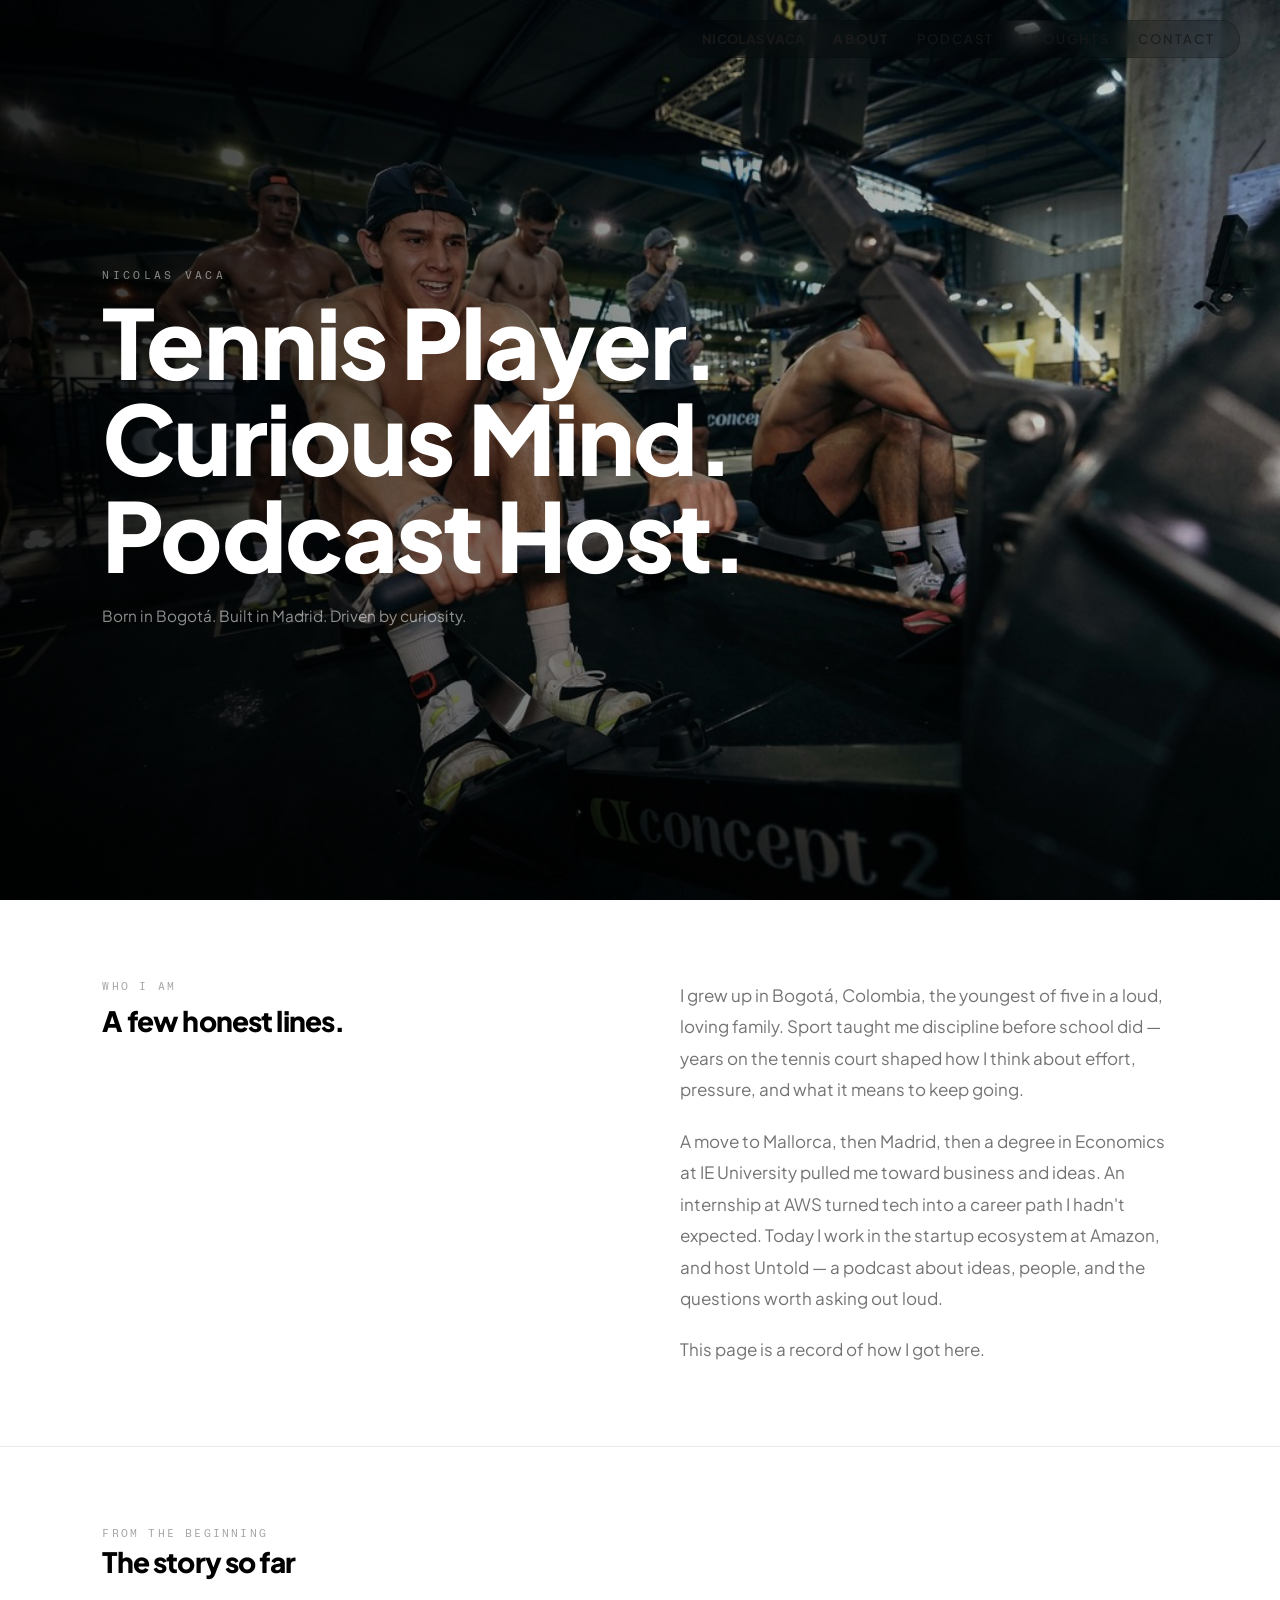
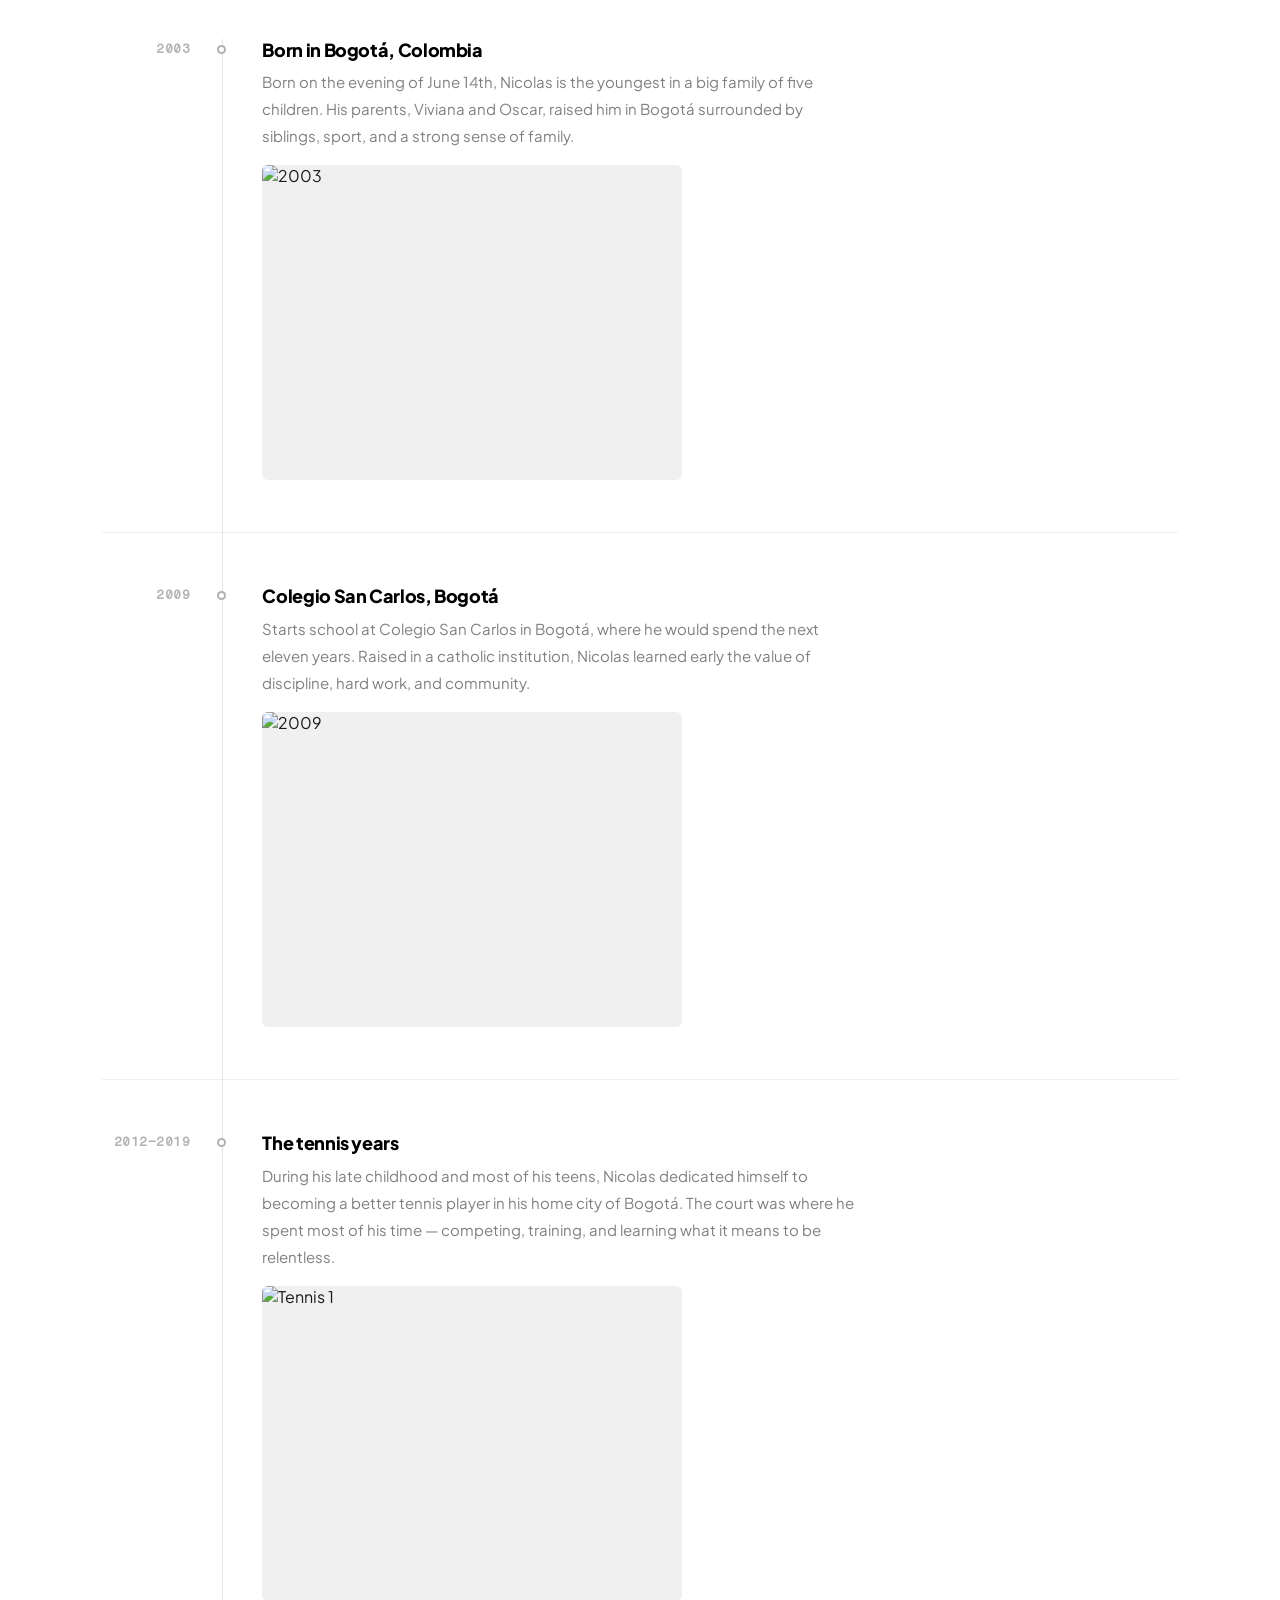
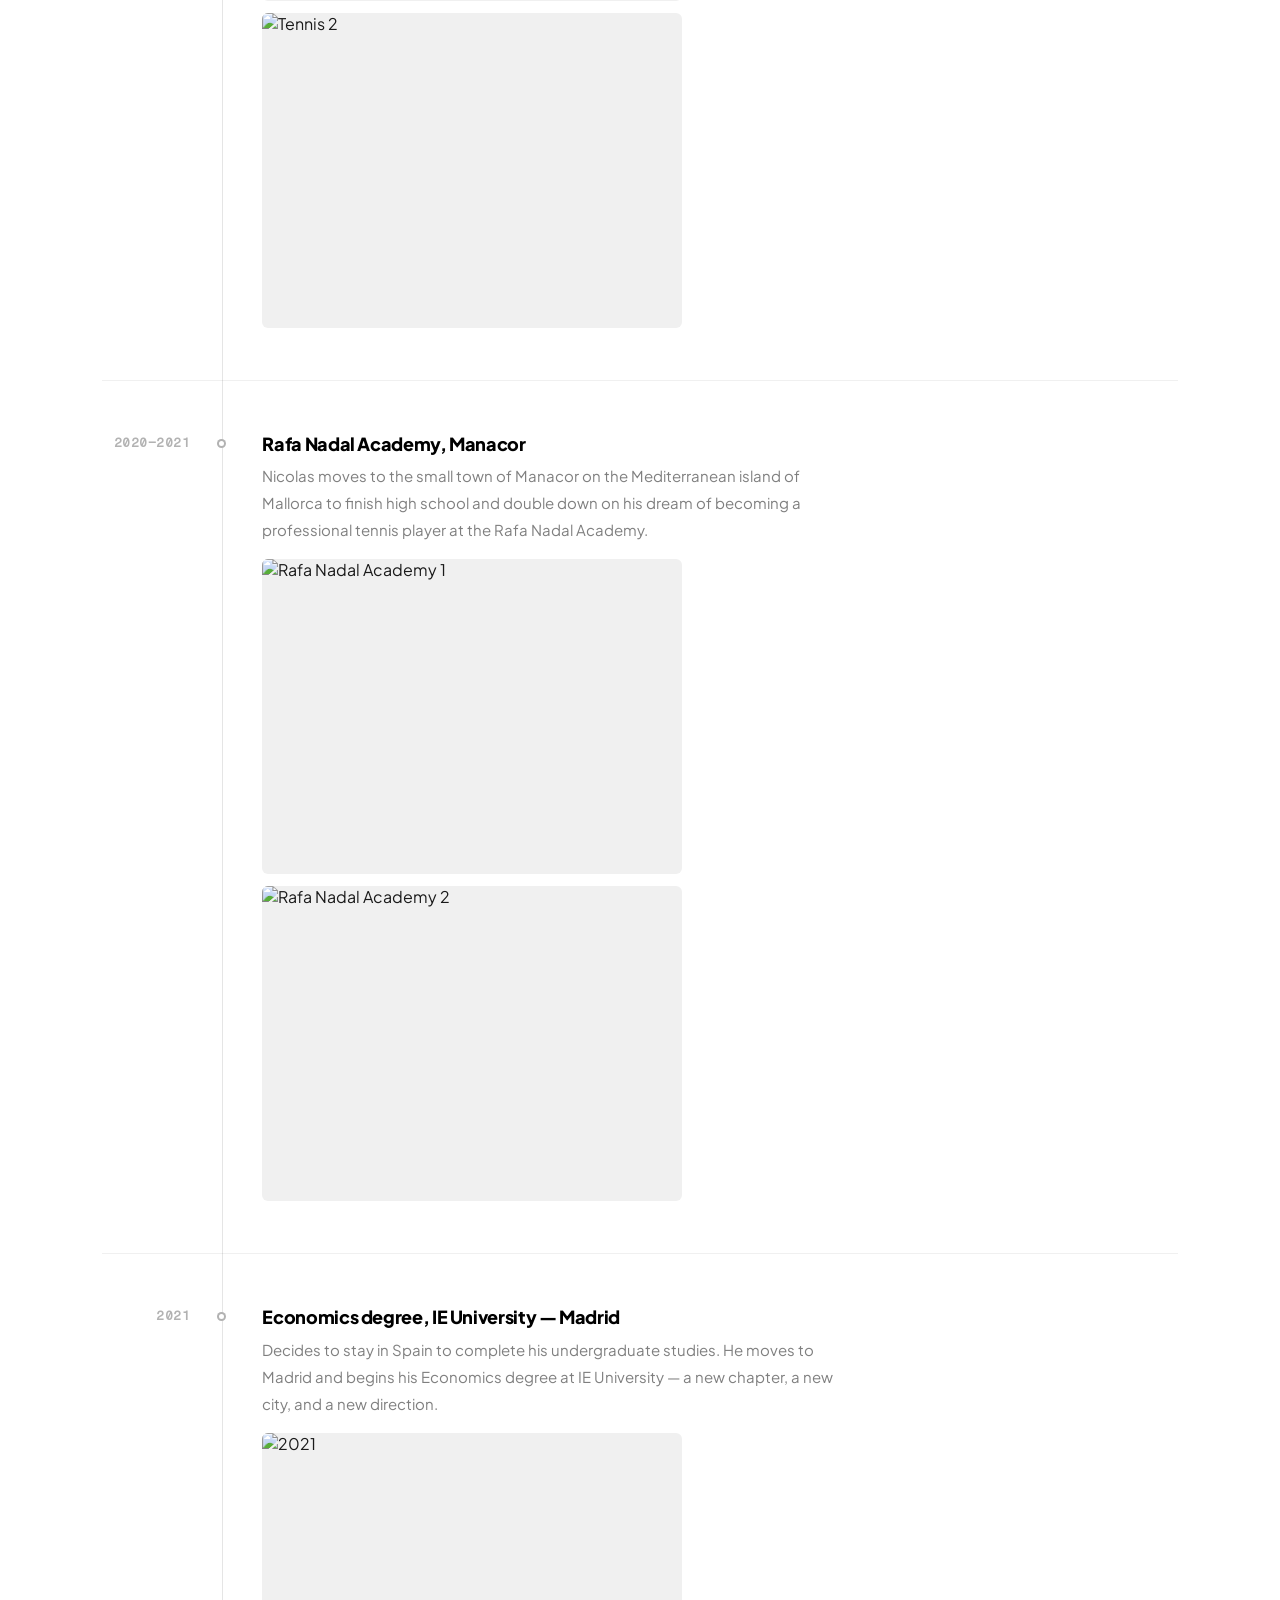
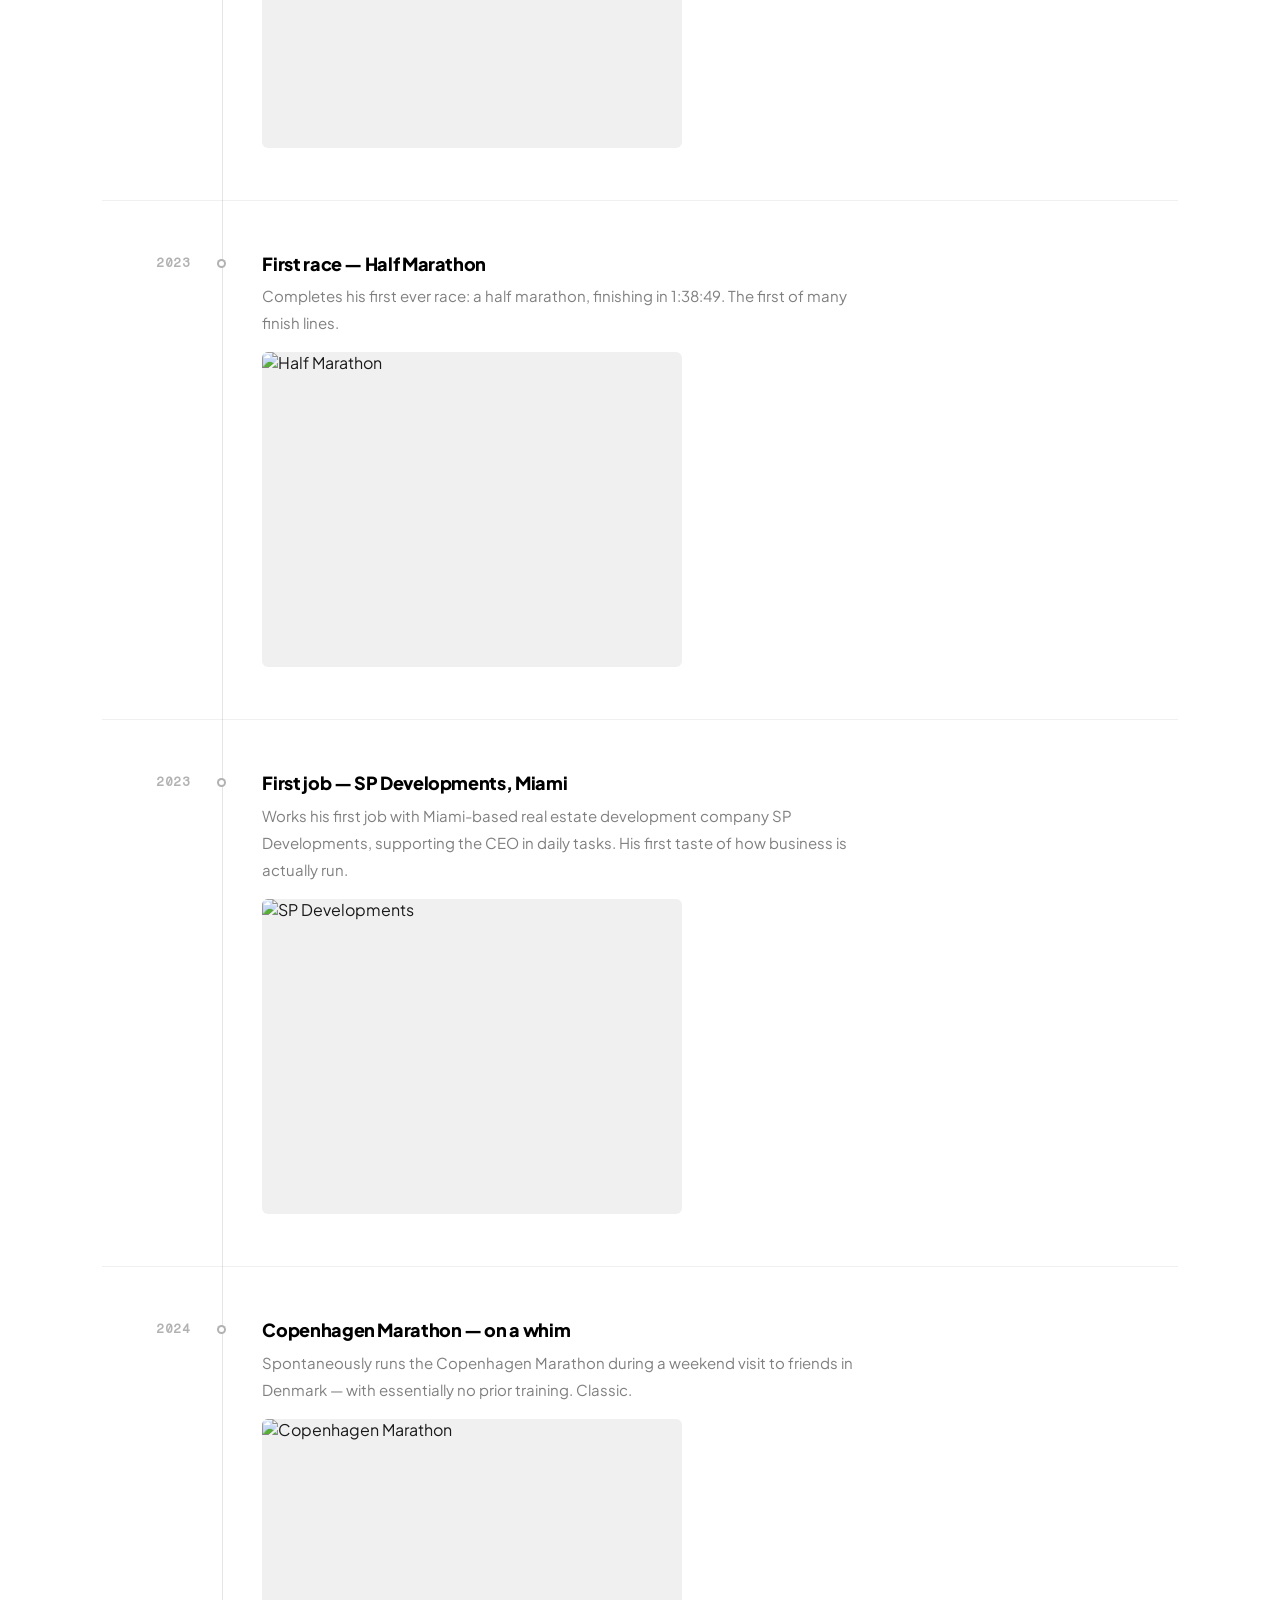
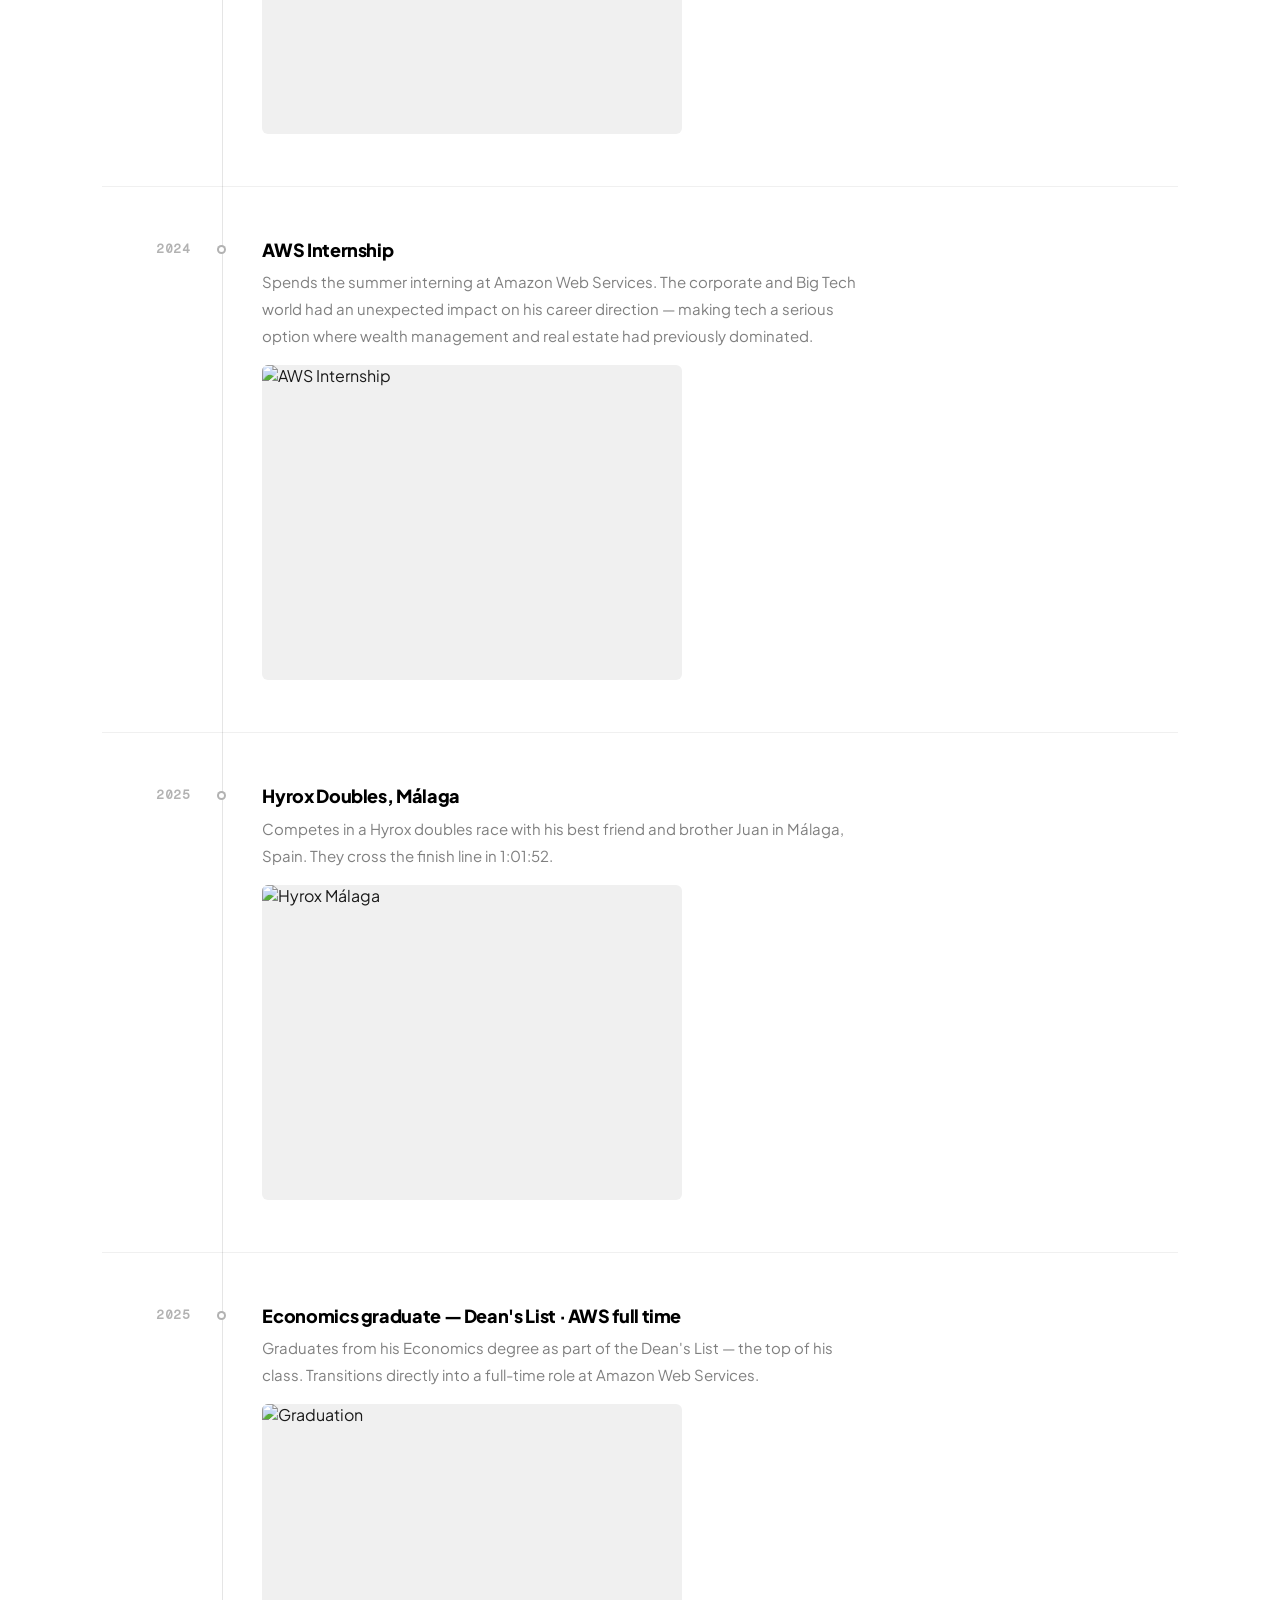
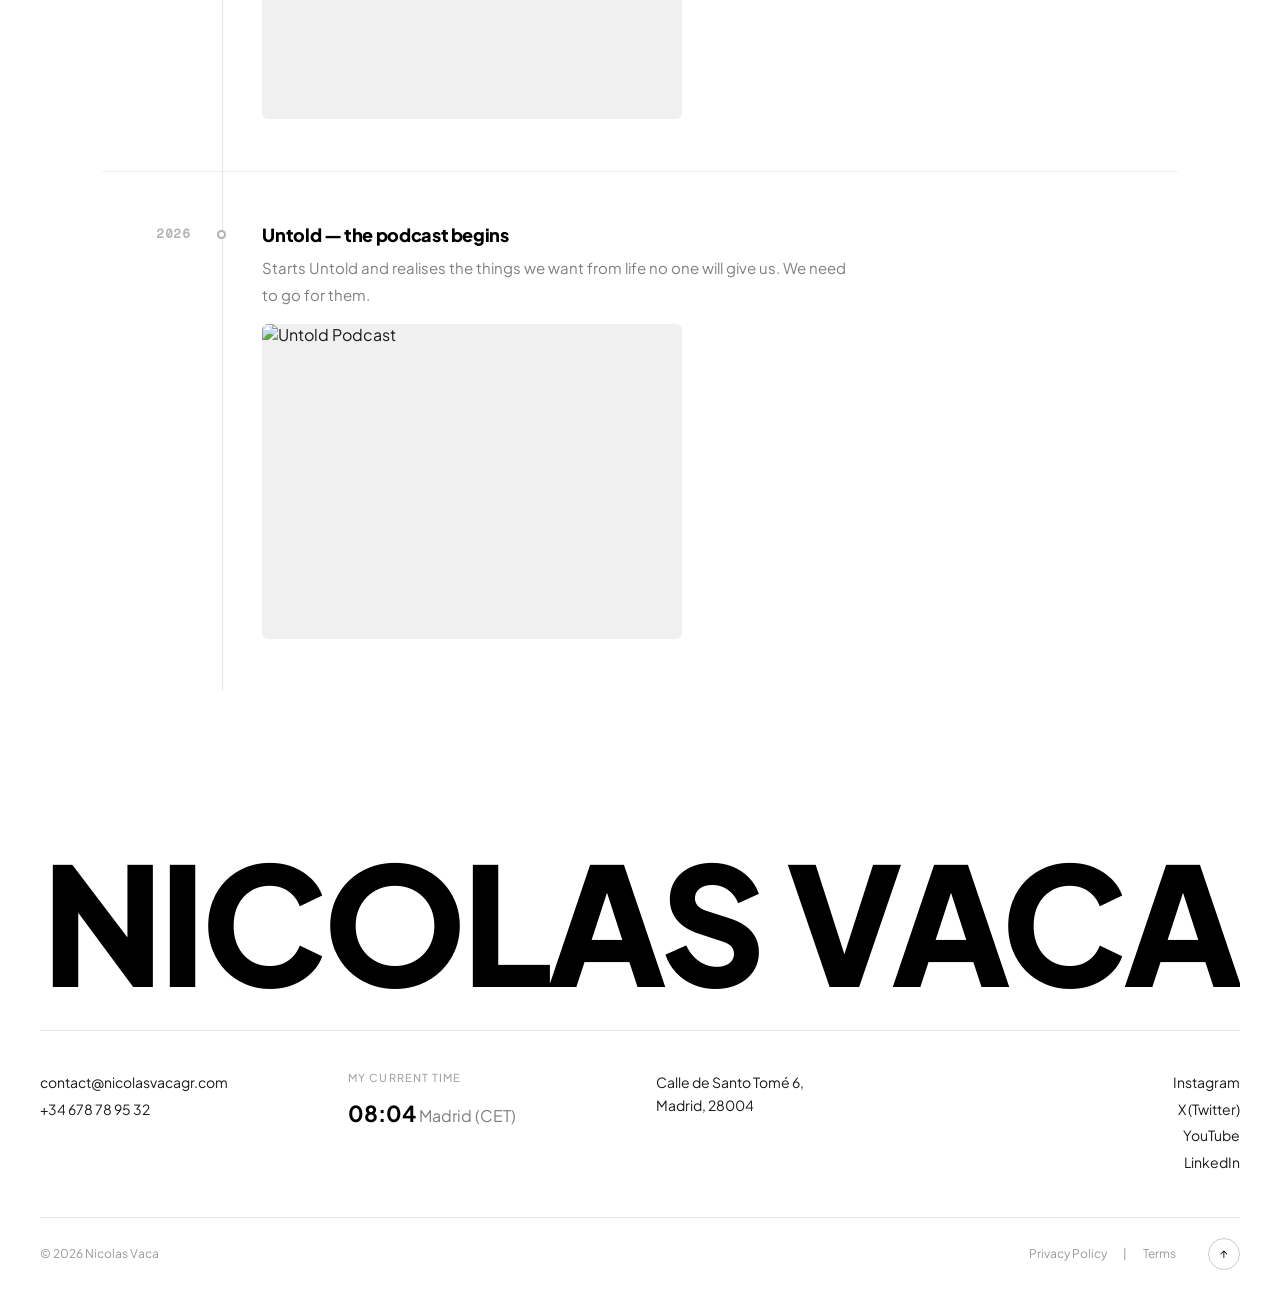
==== about.html @ 92a2eafa "Create about.html 20%" ====
<!DOCTYPE html>
<html lang="en">
<head>
  <meta charset="UTF-8">
  <meta name="viewport" content="width=device-width, initial-scale=1.0">
  <title>About — Nicolas Vaca</title>
  <link rel="stylesheet" href="shared.css">
  <style>
    body { background: #fff; color: #1a1a1a; }

    /* ─── HERO ─── */
    #about-hero {
      position: relative; width: 100%; height: 100vh; min-height: 500px;
      overflow: hidden; background: #111;
    }
    .hero-slide {
      position: absolute; inset: 0;
      opacity: 0; transition: opacity 1200ms ease;
      z-index: 0;
    }
    .hero-slide.active { opacity: 1; z-index: 1; }
    .hero-slide img {
      width: 100%; height: 100%;
      object-fit: cover; object-position: center 20%;
      display: block;
    }
    .hero-slide.bw img { filter: grayscale(100%); }
    #about-hero::after {
      content: '';
      position: absolute; inset: 0; z-index: 2;
      background: linear-gradient(to right, rgba(0,0,0,0.82) 0%, rgba(0,0,0,0.35) 55%, rgba(0,0,0,0.05) 100%);
      pointer-events: none;
    }
    #about-hero-text {
      position: absolute; top: 50%; left: 8%;
      transform: translateY(-50%); z-index: 3;
      display: flex; flex-direction: column; gap: 10px;
    }
    #about-hero-label {
      font-size: 11px; letter-spacing: 0.3em; text-transform: uppercase;
      color: rgba(255,255,255,0.5); font-family: 'Fragment Mono', monospace;
      margin-bottom: 6px;
    }
    .hero-identity-line {
      font-size: clamp(44px, 7.5vw, 108px); font-weight: 900;
      letter-spacing: -0.02em; line-height: 0.9; color: #fff;
      display: block;
    }
    #about-hero-sub {
      font-size: clamp(13px, 1.2vw, 16px); line-height: 1.75;
      color: rgba(255,255,255,0.55); margin-top: 16px; max-width: 440px;
    }

    /* ─── INTRO ─── */
    #about-intro {
      padding: 80px 8%;
      display: grid; grid-template-columns: 1fr 1fr;
      gap: 80px; align-items: start;
      border-bottom: 1px solid rgba(0,0,0,0.08);
    }
    #about-intro-left { display: flex; flex-direction: column; gap: 6px; }
    .section-label {
      font-size: 11px; letter-spacing: 0.2em; text-transform: uppercase;
      color: rgba(0,0,0,0.35); font-family: 'Fragment Mono', monospace; margin-bottom: 4px;
    }
    .section-title { font-size: 28px; font-weight: 800; letter-spacing: -0.03em; color: #000; }
    #about-intro-right { display: flex; flex-direction: column; gap: 20px; }
    #about-intro-right p { font-size: 17px; line-height: 1.85; color: rgba(0,0,0,0.55); }

    /* ─── TIMELINE ─── */
    #timeline-section { padding: 80px 8% 100px; }
    #timeline-header { margin-bottom: 60px; }
    #timeline { position: relative; }
    #timeline::before {
      content: ''; position: absolute;
      left: 120px; top: 0; bottom: 0; width: 1px;
      background: rgba(0,0,0,0.1);
    }
    .tl-entry {
      display: grid; grid-template-columns: 120px 1fr;
      gap: 0; margin-bottom: 0; position: relative;
    }
    .tl-year-col {
      display: flex; align-items: flex-start;
      padding-top: 2px; padding-right: 32px;
      justify-content: flex-end;
    }
    .tl-year {
      font-size: 13px; font-weight: 700; color: rgba(0,0,0,0.3);
      font-family: 'Fragment Mono', monospace; letter-spacing: 0.04em;
      white-space: nowrap;
    }
    .tl-body-col {
      padding-left: 40px; padding-bottom: 52px;
      border-left: none; position: relative;
    }
    .tl-dot {
      position: absolute; left: -5px; top: 6px;
      width: 9px; height: 9px; border-radius: 50%;
      background: #fff; border: 2px solid rgba(0,0,0,0.3);
      transition: border-color 300ms, background 300ms;
    }
    .tl-entry:hover .tl-dot { background: #000; border-color: #000; }
    .tl-title {
      font-size: 18px; font-weight: 800; letter-spacing: -0.02em;
      color: #000; margin-bottom: 8px; line-height: 1.2;
    }
    .tl-desc {
      font-size: 15px; line-height: 1.8; color: rgba(0,0,0,0.5);
      max-width: 600px;
    }
    .tl-image {
      margin-top: 16px; border-radius: 6px; overflow: hidden;
      max-width: 420px; aspect-ratio: 4/3; background: #f0f0f0;
    }
    .tl-image img {
      width: 100%; height: 100%; object-fit: cover;
      object-position: center top; display: block;
      transition: transform 400ms ease;
    }
    .tl-entry:hover .tl-image img { transform: scale(1.03); }
    .tl-divider {
      grid-column: 1 / -1;
      height: 1px; background: rgba(0,0,0,0.06);
      margin-bottom: 52px;
    }

    /* ─── RESPONSIVE ─── */
    @media (max-width: 900px) {
      #about-intro { grid-template-columns: 1fr; gap: 40px; }
      #timeline::before { left: 72px; }
      .tl-entry { grid-template-columns: 72px 1fr; }
      .tl-year { font-size: 11px; }
    }
    @media (max-width: 600px) {
      #about-intro { padding: 60px 6%; }
      #timeline-section { padding: 60px 6% 80px; }
      #about-hero-text { left: 6%; right: 6%; }
      #timeline::before { left: 56px; }
      .tl-entry { grid-template-columns: 56px 1fr; }
      .tl-year-col { padding-right: 16px; }
      .tl-image { max-width: 100%; }
    }
  </style>
</head>
<body>

  <!-- nav + footer injected by components.js -->

  <!-- ─── HERO ─── -->
  <section id="about-hero">
    <div class="hero-slide active" id="slide-0">
      <img src="images/hyrox-row" alt="Nicolas Vaca">
    </div>
    <div class="hero-slide" id="slide-1">
      <img src="images/graduation-walk" alt="Nicolas Vaca">
    </div>
    <div class="hero-slide" id="slide-2">
      <img src="images/juan-nico.jpeg" alt="Nicolas Vaca">
    </div>
    <div class="hero-slide bw" id="slide-3">
      <img src="images/young-tennis" alt="Nicolas Vaca">
    </div>
    <div id="about-hero-text">
      <div id="about-hero-label">Nicolas Vaca</div>
      <span class="hero-identity-line">Tennis Player.</span>
      <span class="hero-identity-line">Curious Mind.</span>
      <span class="hero-identity-line">Podcast Host.</span>
      <p id="about-hero-sub">Born in Bogotá. Built in Madrid. Driven by curiosity.</p>
    </div>
  </section>

  <!-- ─── INTRO ─── -->
  <section id="about-intro">
    <div id="about-intro-left">
      <div class="section-label">Who I am</div>
      <div class="section-title">A few honest lines.</div>
    </div>
    <div id="about-intro-right">
      <p>I grew up in Bogotá, Colombia, the youngest of five in a loud, loving family. Sport taught me discipline before school did — years on the tennis court shaped how I think about effort, pressure, and what it means to keep going.</p>
      <p>A move to Mallorca, then Madrid, then a degree in Economics at IE University pulled me toward business and ideas. An internship at AWS turned tech into a career path I hadn't expected. Today I work in the startup ecosystem at Amazon, and host Untold — a podcast about ideas, people, and the questions worth asking out loud.</p>
      <p>This page is a record of how I got here.</p>
    </div>
  </section>

  <!-- ─── TIMELINE ─── -->
  <section id="timeline-section">
    <div id="timeline-header">
      <div class="section-label">From the beginning</div>
      <div class="section-title">The story so far</div>
    </div>

    <div id="timeline">

      <!-- 2003 -->
      <div class="tl-entry">
        <div class="tl-year-col"><span class="tl-year">2003</span></div>
        <div class="tl-body-col">
          <div class="tl-dot"></div>
          <div class="tl-title">Born in Bogotá, Colombia</div>
          <div class="tl-desc">Born on the evening of June 14th, Nicolas is the youngest in a big family of five children. His parents, Viviana and Oscar, raised him in Bogotá surrounded by siblings, sport, and a strong sense of family.</div>
          <div class="tl-image"><img src="images/2003" alt="2003"></div>
        </div>
      </div>
      <div class="tl-divider"></div>

      <!-- 2009 -->
      <div class="tl-entry">
        <div class="tl-year-col"><span class="tl-year">2009</span></div>
        <div class="tl-body-col">
          <div class="tl-dot"></div>
          <div class="tl-title">Colegio San Carlos, Bogotá</div>
          <div class="tl-desc">Starts school at Colegio San Carlos in Bogotá, where he would spend the next eleven years. Raised in a catholic institution, Nicolas learned early the value of discipline, hard work, and community.</div>
          <div class="tl-image"><img src="images/2009" alt="2009"></div>
        </div>
      </div>
      <div class="tl-divider"></div>

      <!-- 2012–2019 -->
      <div class="tl-entry">
        <div class="tl-year-col"><span class="tl-year">2012–2019</span></div>
        <div class="tl-body-col">
          <div class="tl-dot"></div>
          <div class="tl-title">The tennis years</div>
          <div class="tl-desc">During his late childhood and most of his teens, Nicolas dedicated himself to becoming a better tennis player in his home city of Bogotá. The court was where he spent most of his time — competing, training, and learning what it means to be relentless.</div>
          <div class="tl-image"><img src="images/2012-1" alt="Tennis 1"></div>
          <div class="tl-image" style="margin-top:12px;"><img src="images/2012-2" alt="Tennis 2"></div>
        </div>
      </div>
      <div class="tl-divider"></div>

      <!-- 2020–2021 -->
      <div class="tl-entry">
        <div class="tl-year-col"><span class="tl-year">2020–2021</span></div>
        <div class="tl-body-col">
          <div class="tl-dot"></div>
          <div class="tl-title">Rafa Nadal Academy, Manacor</div>
          <div class="tl-desc">Nicolas moves to the small town of Manacor on the Mediterranean island of Mallorca to finish high school and double down on his dream of becoming a professional tennis player at the Rafa Nadal Academy.</div>
          <div class="tl-image"><img src="images/2020-1" alt="Rafa Nadal Academy 1"></div>
          <div class="tl-image" style="margin-top:12px;"><img src="images/2020-2" alt="Rafa Nadal Academy 2"></div>
        </div>
      </div>
      <div class="tl-divider"></div>

      <!-- 2021 -->
      <div class="tl-entry">
        <div class="tl-year-col"><span class="tl-year">2021</span></div>
        <div class="tl-body-col">
          <div class="tl-dot"></div>
          <div class="tl-title">Economics degree, IE University — Madrid</div>
          <div class="tl-desc">Decides to stay in Spain to complete his undergraduate studies. He moves to Madrid and begins his Economics degree at IE University — a new chapter, a new city, and a new direction.</div>
          <div class="tl-image"><img src="images/2021" alt="2021"></div>
        </div>
      </div>
      <div class="tl-divider"></div>

      <!-- 2023 a -->
      <div class="tl-entry">
        <div class="tl-year-col"><span class="tl-year">2023</span></div>
        <div class="tl-body-col">
          <div class="tl-dot"></div>
          <div class="tl-title">First race — Half Marathon</div>
          <div class="tl-desc">Completes his first ever race: a half marathon, finishing in 1:38:49. The first of many finish lines.</div>
          <div class="tl-image"><img src="images/2023-1" alt="Half Marathon"></div>
        </div>
      </div>
      <div class="tl-divider"></div>

      <!-- 2023 b -->
      <div class="tl-entry">
        <div class="tl-year-col"><span class="tl-year">2023</span></div>
        <div class="tl-body-col">
          <div class="tl-dot"></div>
          <div class="tl-title">First job — SP Developments, Miami</div>
          <div class="tl-desc">Works his first job with Miami-based real estate development company SP Developments, supporting the CEO in daily tasks. His first taste of how business is actually run.</div>
          <div class="tl-image"><img src="images/2023-2" alt="SP Developments"></div>
        </div>
      </div>
      <div class="tl-divider"></div>

      <!-- 2024 a -->
      <div class="tl-entry">
        <div class="tl-year-col"><span class="tl-year">2024</span></div>
        <div class="tl-body-col">
          <div class="tl-dot"></div>
          <div class="tl-title">Copenhagen Marathon — on a whim</div>
          <div class="tl-desc">Spontaneously runs the Copenhagen Marathon during a weekend visit to friends in Denmark — with essentially no prior training. Classic.</div>
          <div class="tl-image"><img src="images/2024-1" alt="Copenhagen Marathon"></div>
        </div>
      </div>
      <div class="tl-divider"></div>

      <!-- 2024 b -->
      <div class="tl-entry">
        <div class="tl-year-col"><span class="tl-year">2024</span></div>
        <div class="tl-body-col">
          <div class="tl-dot"></div>
          <div class="tl-title">AWS Internship</div>
          <div class="tl-desc">Spends the summer interning at Amazon Web Services. The corporate and Big Tech world had an unexpected impact on his career direction — making tech a serious option where wealth management and real estate had previously dominated.</div>
          <div class="tl-image"><img src="images/2024-2" alt="AWS Internship"></div>
        </div>
      </div>
      <div class="tl-divider"></div>

      <!-- 2025 a -->
      <div class="tl-entry">
        <div class="tl-year-col"><span class="tl-year">2025</span></div>
        <div class="tl-body-col">
          <div class="tl-dot"></div>
          <div class="tl-title">Hyrox Doubles, Málaga</div>
          <div class="tl-desc">Competes in a Hyrox doubles race with his best friend and brother Juan in Málaga, Spain. They cross the finish line in 1:01:52.</div>
          <div class="tl-image"><img src="images/2025-1" alt="Hyrox Málaga"></div>
        </div>
      </div>
      <div class="tl-divider"></div>

      <!-- 2025 b -->
      <div class="tl-entry">
        <div class="tl-year-col"><span class="tl-year">2025</span></div>
        <div class="tl-body-col">
          <div class="tl-dot"></div>
          <div class="tl-title">Economics graduate — Dean's List · AWS full time</div>
          <div class="tl-desc">Graduates from his Economics degree as part of the Dean's List — the top of his class. Transitions directly into a full-time role at Amazon Web Services.</div>
          <div class="tl-image"><img src="images/2025-2" alt="Graduation"></div>
        </div>
      </div>
      <div class="tl-divider"></div>

      <!-- 2026 -->
      <div class="tl-entry">
        <div class="tl-year-col"><span class="tl-year">2026</span></div>
        <div class="tl-body-col">
          <div class="tl-dot"></div>
          <div class="tl-title">Untold — the podcast begins</div>
          <div class="tl-desc">Starts Untold and realises the things we want from life no one will give us. We need to go for them.</div>
          <div class="tl-image"><img src="images/2026" alt="Untold Podcast"></div>
        </div>
      </div>

    </div>
  </section>

  <script>window.PAGE_LIGHT_SECTIONS = ['about-intro', 'timeline-section'];</script>
  <script>window.PAGE_DARK_SECTIONS = [];</script>
  <script src="components.js"></script>
  <script>
    // ─── HERO SLIDESHOW ───
    const slides = document.querySelectorAll('.hero-slide');
    let currentSlide = 0;
    setInterval(() => {
      slides[currentSlide].classList.remove('active');
      currentSlide = (currentSlide + 1) % slides.length;
      slides[currentSlide].classList.add('active');
    }, 3000);
  </script>
</body>
</html>
---- shared.css ----
/* ─── SHARED.CSS ─── */
/* Import once here, not in every page */
@import url('https://fonts.googleapis.com/css2?family=Plus+Jakarta+Sans:ital,wght@0,200..800;1,200..800&family=Fragment+Mono&display=swap');

*, *::before, *::after { box-sizing: border-box; margin: 0; padding: 0; }
html { -webkit-font-smoothing: antialiased; scroll-behavior: smooth; }
body { font-family: 'Plus Jakarta Sans', sans-serif; background: #fff; color: #1a1a1a; overflow-x: hidden; }
a { color: inherit; text-decoration: none; }
button { cursor: pointer; background: none; border: none; font: inherit; color: inherit; }
img { display: block; max-width: 100%; }

/* ─── NAV ─── */
#nav {
  position: fixed;
  top: 20px; left: 0; right: 0;
  z-index: 1000;
  pointer-events: none;
  height: 52px;
}
#nav-expanded {
  position: absolute; top: 0; left: 50px; right: 50px;
  display: flex; align-items: center; justify-content: space-between;
  padding: 14px 0; color: #1a1a1a;
  pointer-events: auto; opacity: 1;
  transition: opacity 0.4s ease, color 0.3s ease;
}
#nav-expanded a {
  font-size: 13px; letter-spacing: 0.15em; font-weight: 500; opacity: 0.88;
  transition: opacity 180ms ease;
}
#nav-expanded a:hover { opacity: 1; }

#nav-compact {
  position: absolute; top: 0; right: 40px;
  display: flex; align-items: center; gap: 28px;
  padding: 10px 24px; border-radius: 40px;
  background: rgba(0, 0, 0, 0.15);
  backdrop-filter: blur(12px); -webkit-backdrop-filter: blur(12px);
  border: 1px solid rgba(0, 0, 0, 0.18); color: #1a1a1a;
  pointer-events: none; opacity: 0;
  transition: opacity 0.4s ease, background 0.3s ease, border-color 0.3s ease, color 0.3s ease;
}
#nav-compact a {
  font-size: 13px; letter-spacing: 0.15em; font-weight: 500; opacity: 0.88;
  white-space: nowrap; transition: opacity 180ms ease;
}
#nav-compact a:first-child { font-weight: 800; letter-spacing: 0.02em; }
#nav-compact a:hover { opacity: 1; }

#nav.compact #nav-expanded { opacity: 0; pointer-events: none; }
#nav.compact #nav-compact  { opacity: 1; pointer-events: auto; }

/* Inner pages: pill visible from the start */
#nav.inner-page #nav-expanded { opacity: 0; pointer-events: none; }
#nav.inner-page #nav-compact  { opacity: 1; pointer-events: auto; }

#nav.dark-section #nav-expanded { color: #fff; }
#nav.dark-section #nav-compact {
  color: #fff;
  background: rgba(255, 255, 255, 0.1);
  border-color: rgba(255, 255, 255, 0.15);
}
#nav.light #nav-expanded { color: #1a1a1a; }
#nav.light #nav-compact {
  color: #1a1a1a;
  background: rgba(0, 0, 0, 0.07);
  border-color: rgba(0, 0, 0, 0.14);
}

/* ─── FOOTER ─── */
footer {
  background: #fff; color: #1a1a1a; padding: 60px 40px 20px;
}
#footer-name {
  font-weight: 900; letter-spacing: -0.03em; line-height: 0.85;
  color: #000; margin-bottom: 40px; width: 100%;
  text-align: center; text-transform: uppercase;
  display: block; white-space: nowrap; overflow: hidden;
}
#footer-grid {
  display: grid; grid-template-columns: 1fr 1fr 1fr 1fr;
  gap: 32px; padding: 40px 0;
  border-top: 1px solid rgba(0,0,0,0.1);
  border-bottom: 1px solid rgba(0,0,0,0.1);
}
.footer-col-label { font-size: 11px; letter-spacing: 0.1em; color: rgba(0,0,0,0.35); font-weight: 500; text-transform: uppercase; margin-bottom: 12px; }
.footer-col-value { font-size: 14px; color: #1a1a1a; line-height: 1.6; }
.footer-col-value a { display: flex; align-items: center; gap: 6px; font-size: 14px; color: #1a1a1a; margin-bottom: 4px; transition: opacity 180ms; }
.footer-col-value a:hover { opacity: 0.5; }
.fc-left  { text-align: left; }
.fc-right { text-align: right; }
.fc-right .footer-col-value a { justify-content: flex-end; }
.footer-time-big { font-size: 22px; font-weight: 700; color: #000; }
.footer-time-loc { font-size: 16px; font-weight: 400; color: rgba(0,0,0,0.5); }
#footer-bottom { display: flex; align-items: center; justify-content: space-between; padding: 20px 0; font-size: 12px; color: rgba(0,0,0,0.4); }
#footer-bottom a { color: inherit; transition: opacity 180ms; }
#footer-bottom a:hover { opacity: 0.7; }
#scroll-top { display: flex; align-items: center; justify-content: center; width: 32px; height: 32px; border: 1px solid rgba(0,0,0,0.2); border-radius: 50%; color: #1a1a1a; transition: border-color 180ms; margin-left: 16px; }
#scroll-top:hover { border-color: #000; }

/* ─── RESPONSIVE ─── */
@media (max-width: 768px) {
  #nav-expanded { left: 20px; right: 20px; }
  #nav-compact  { right: 20px; padding: 10px 20px; }
  #footer-grid { grid-template-columns: 1fr 1fr; }
  footer { padding: 40px 20px 0; }
  .fc-right { text-align: left; }
  .fc-right .footer-col-value a { justify-content: flex-start; }
}
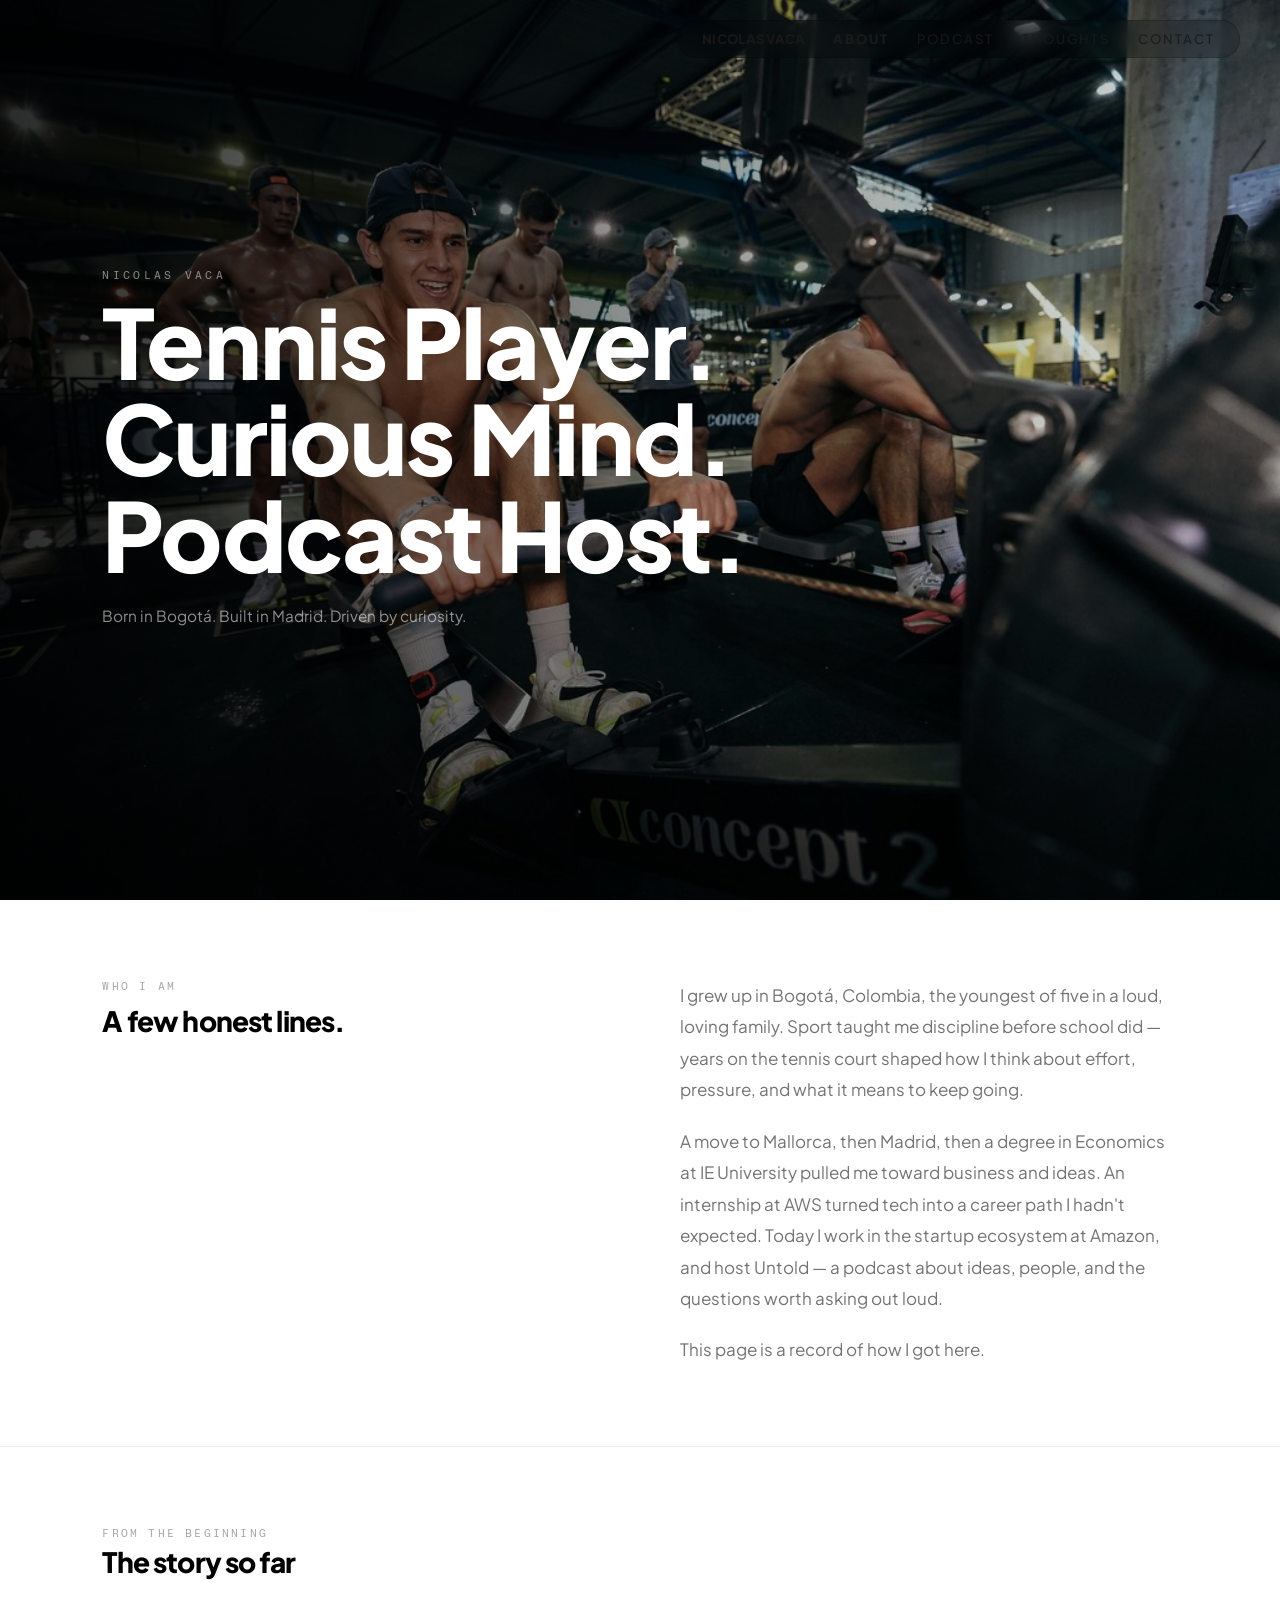
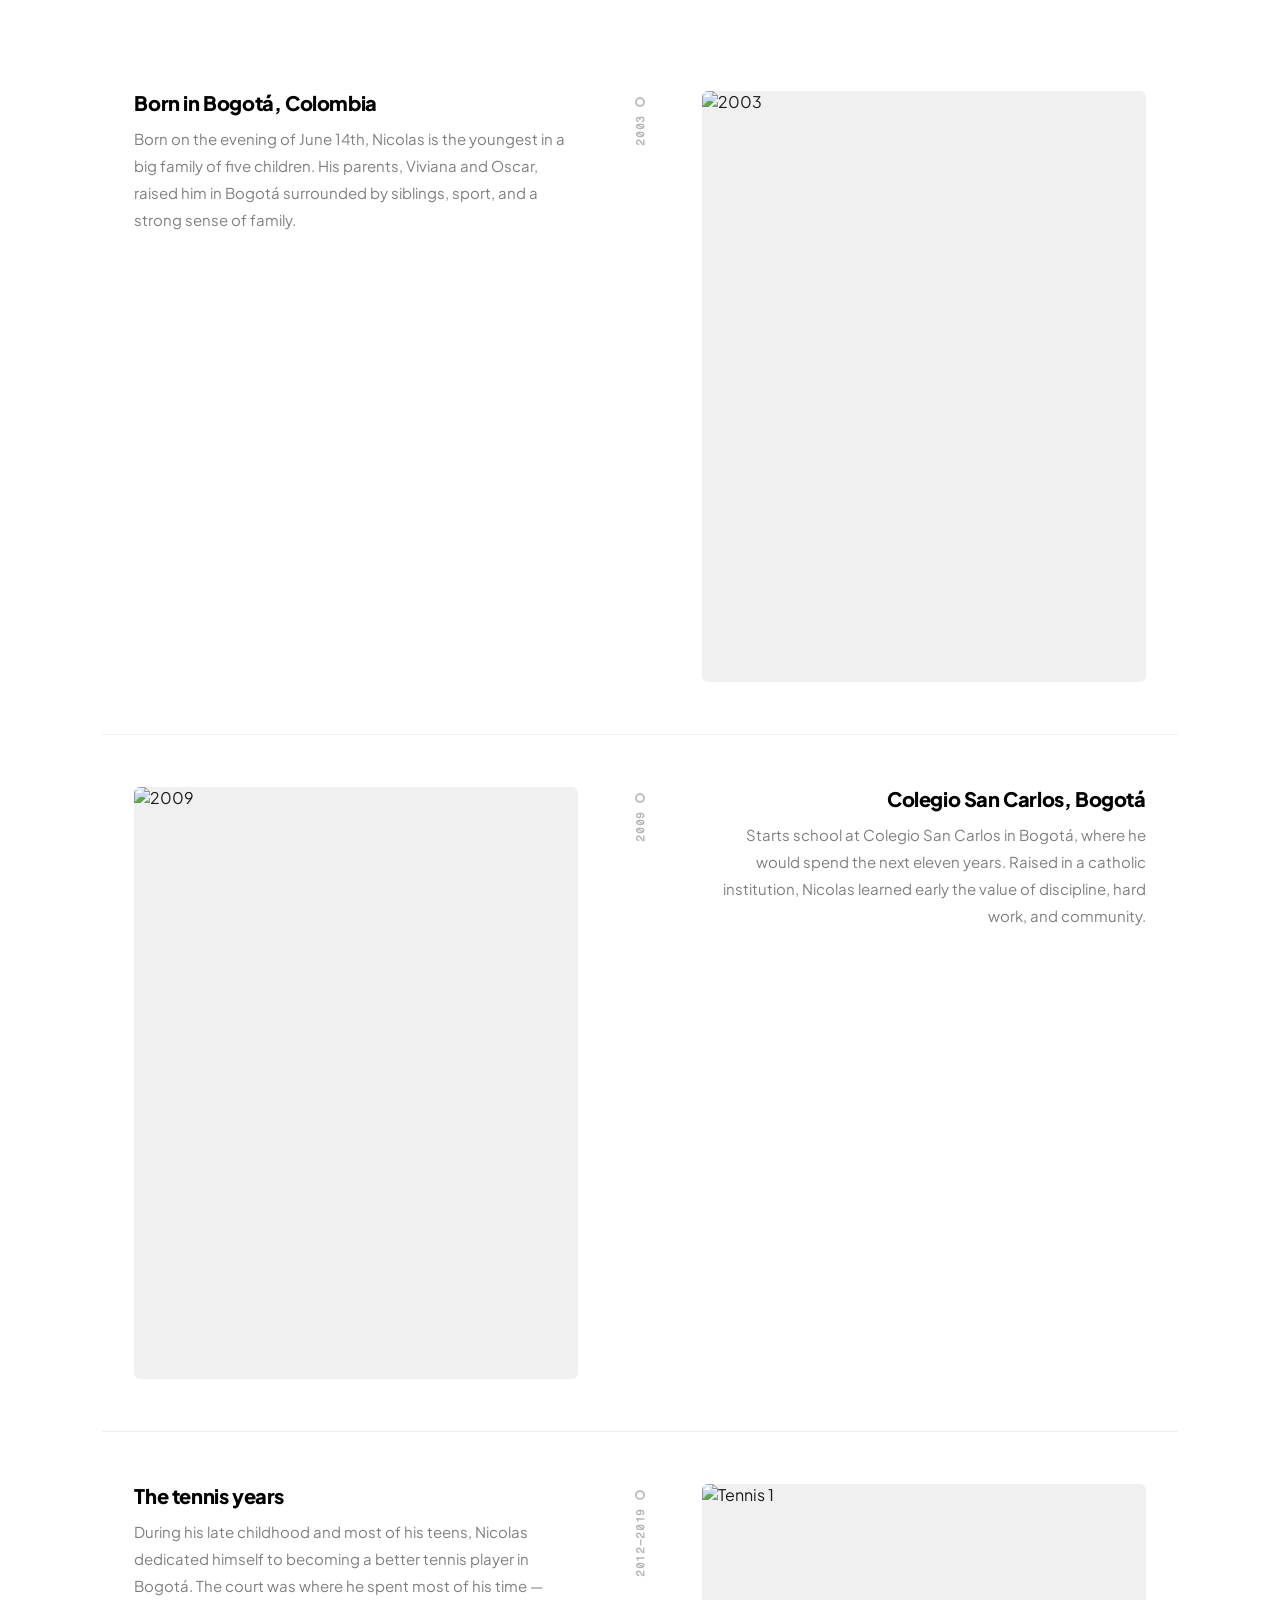
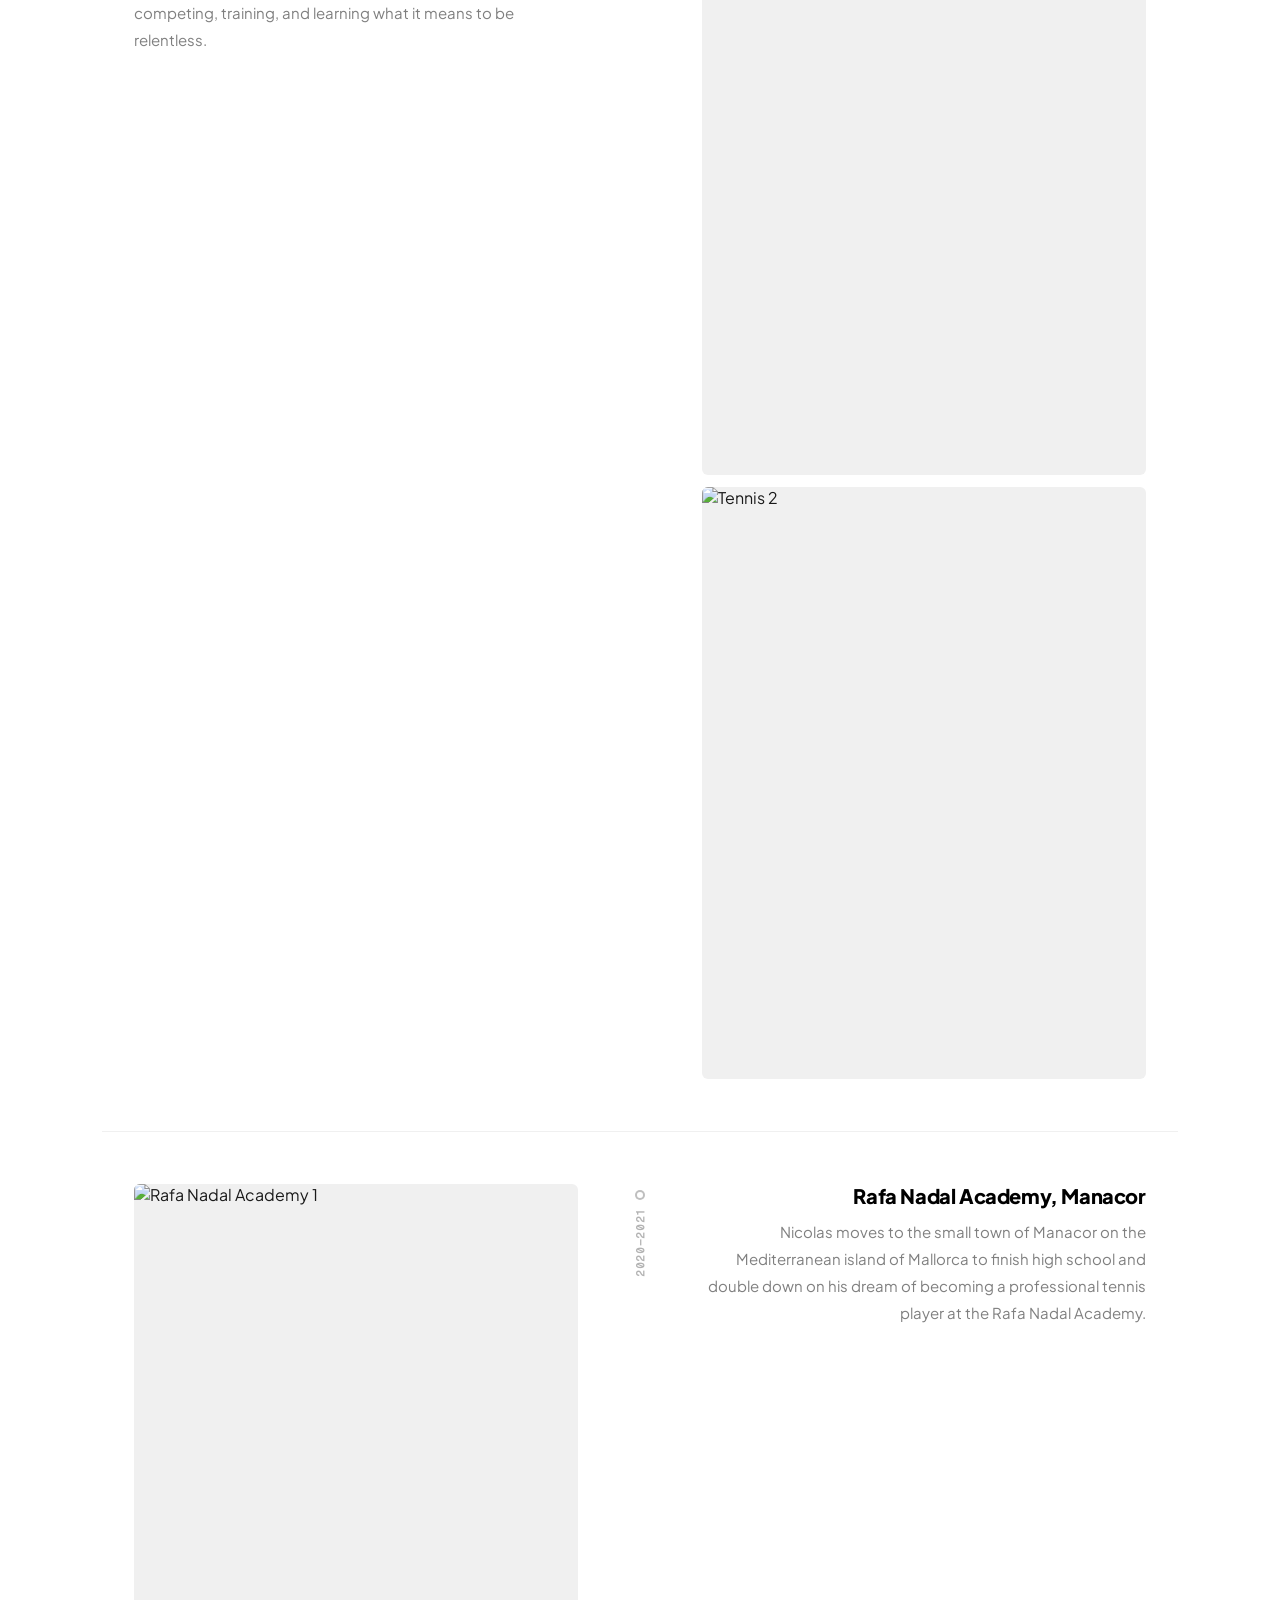
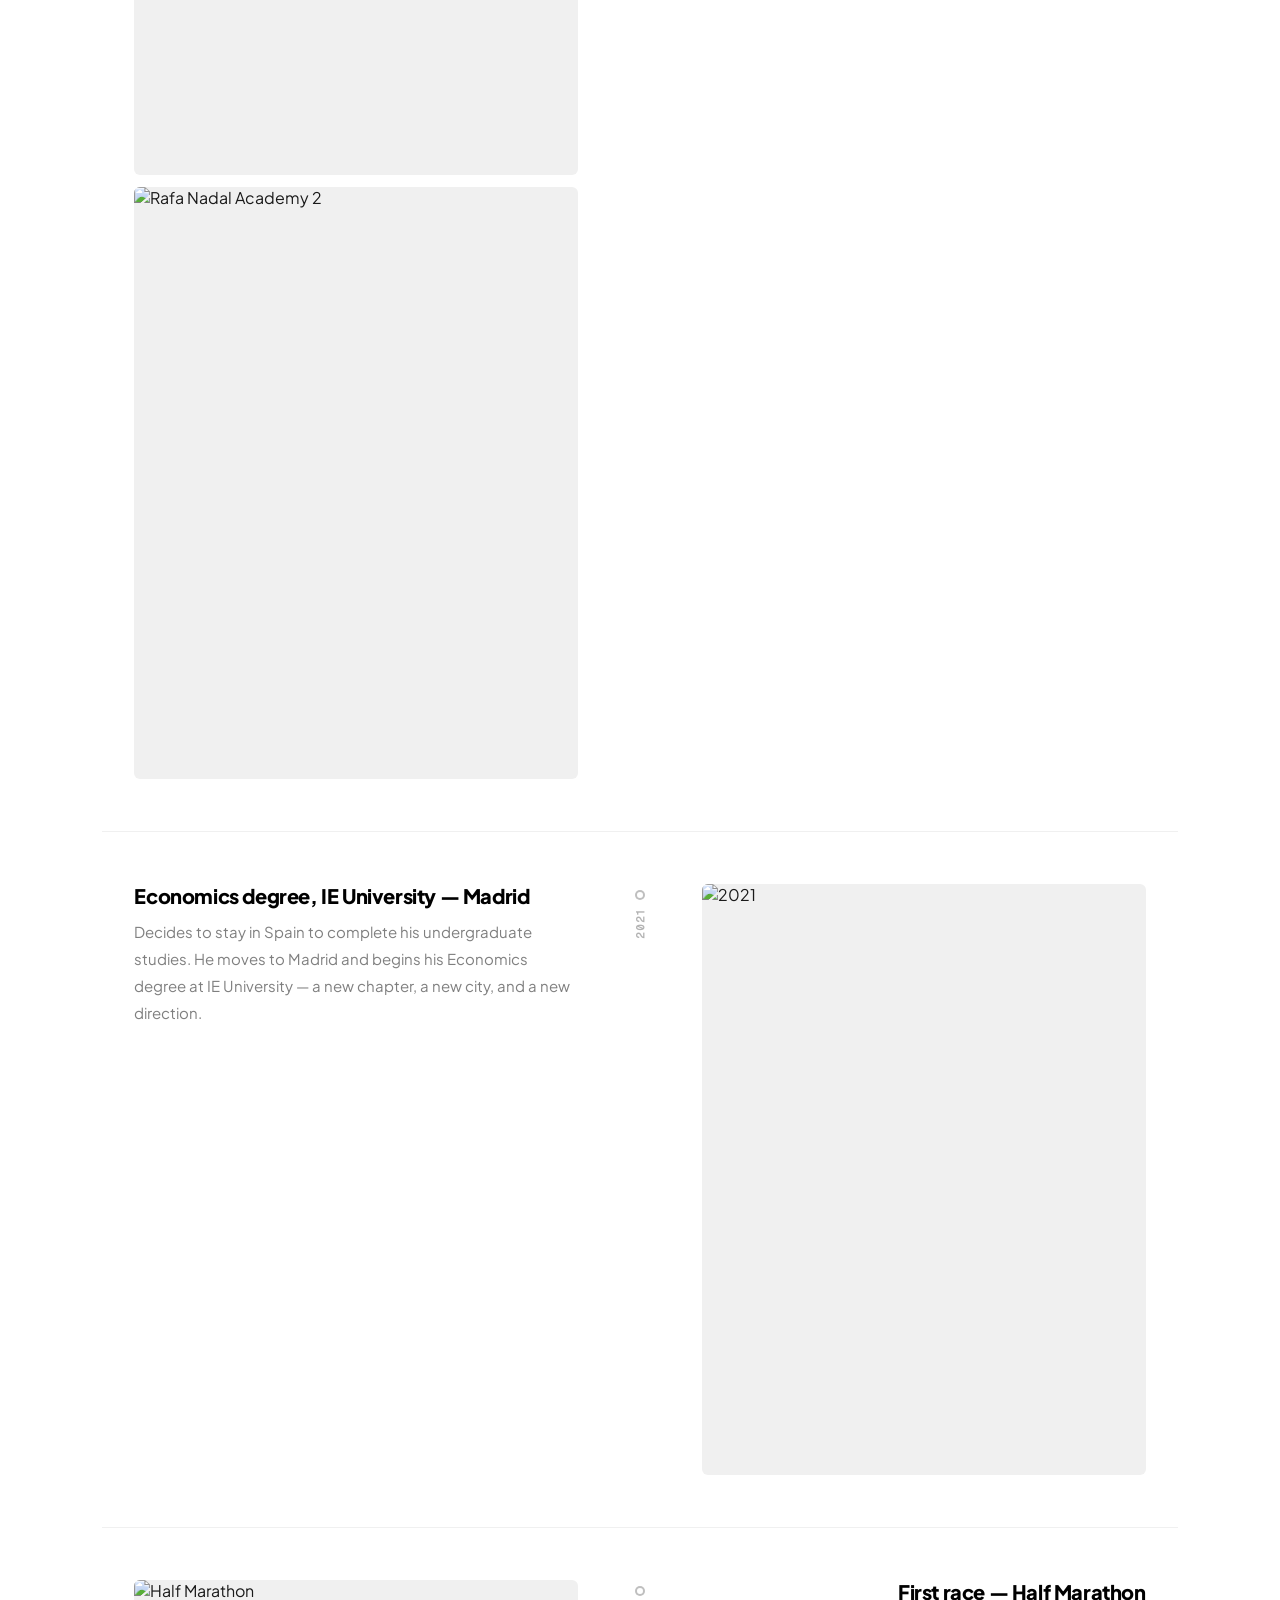
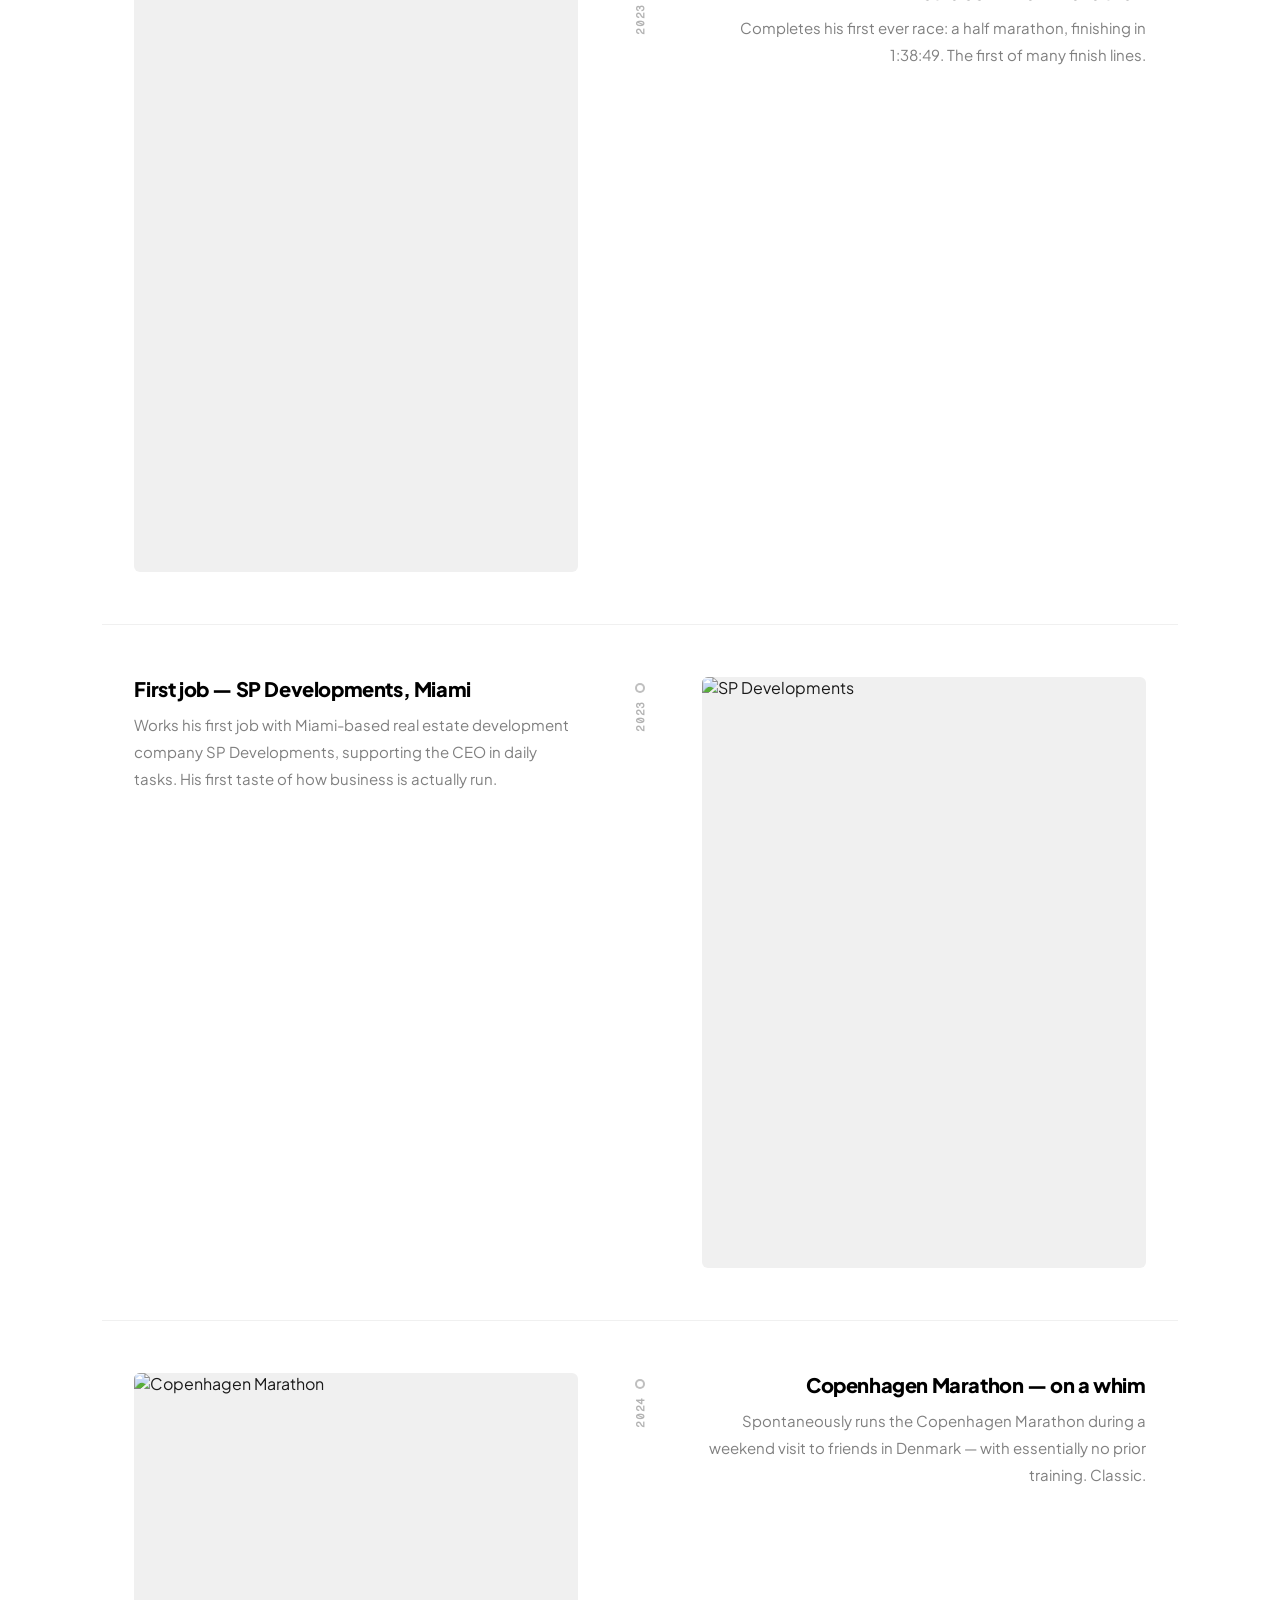
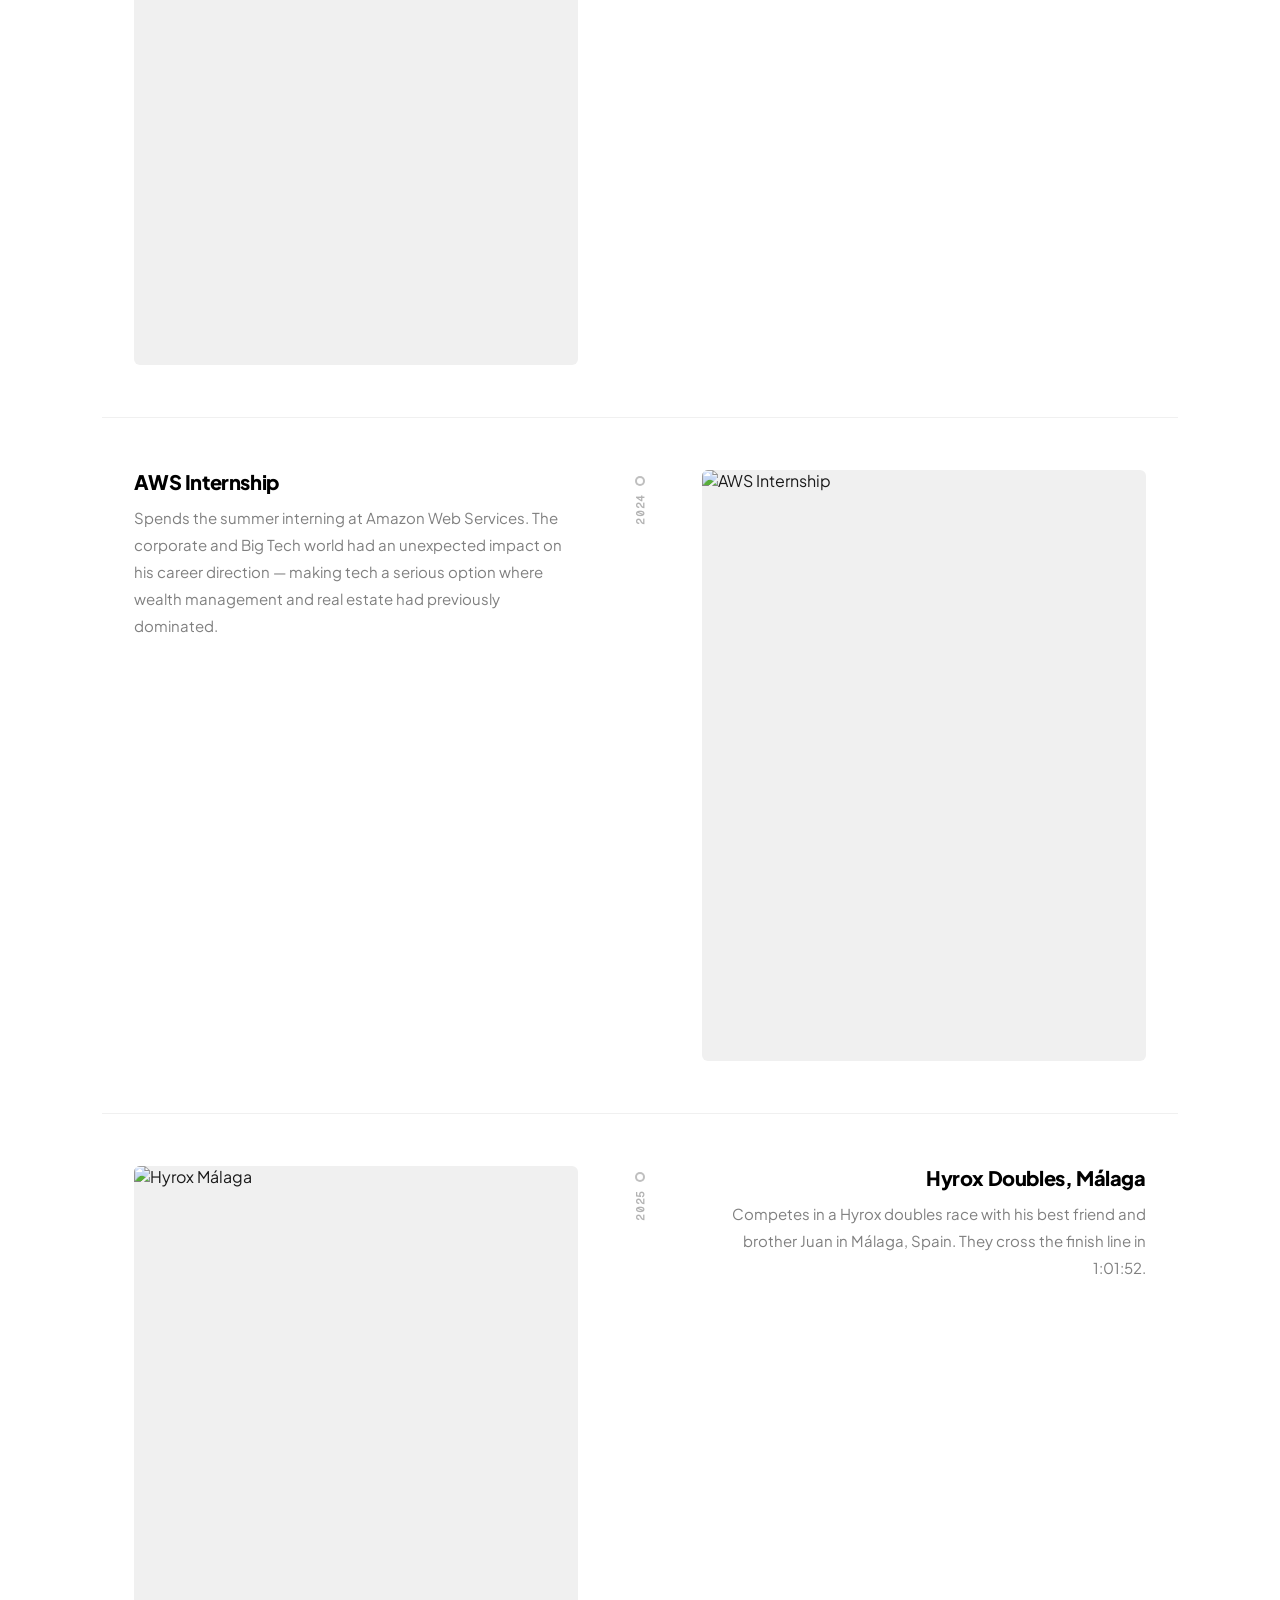
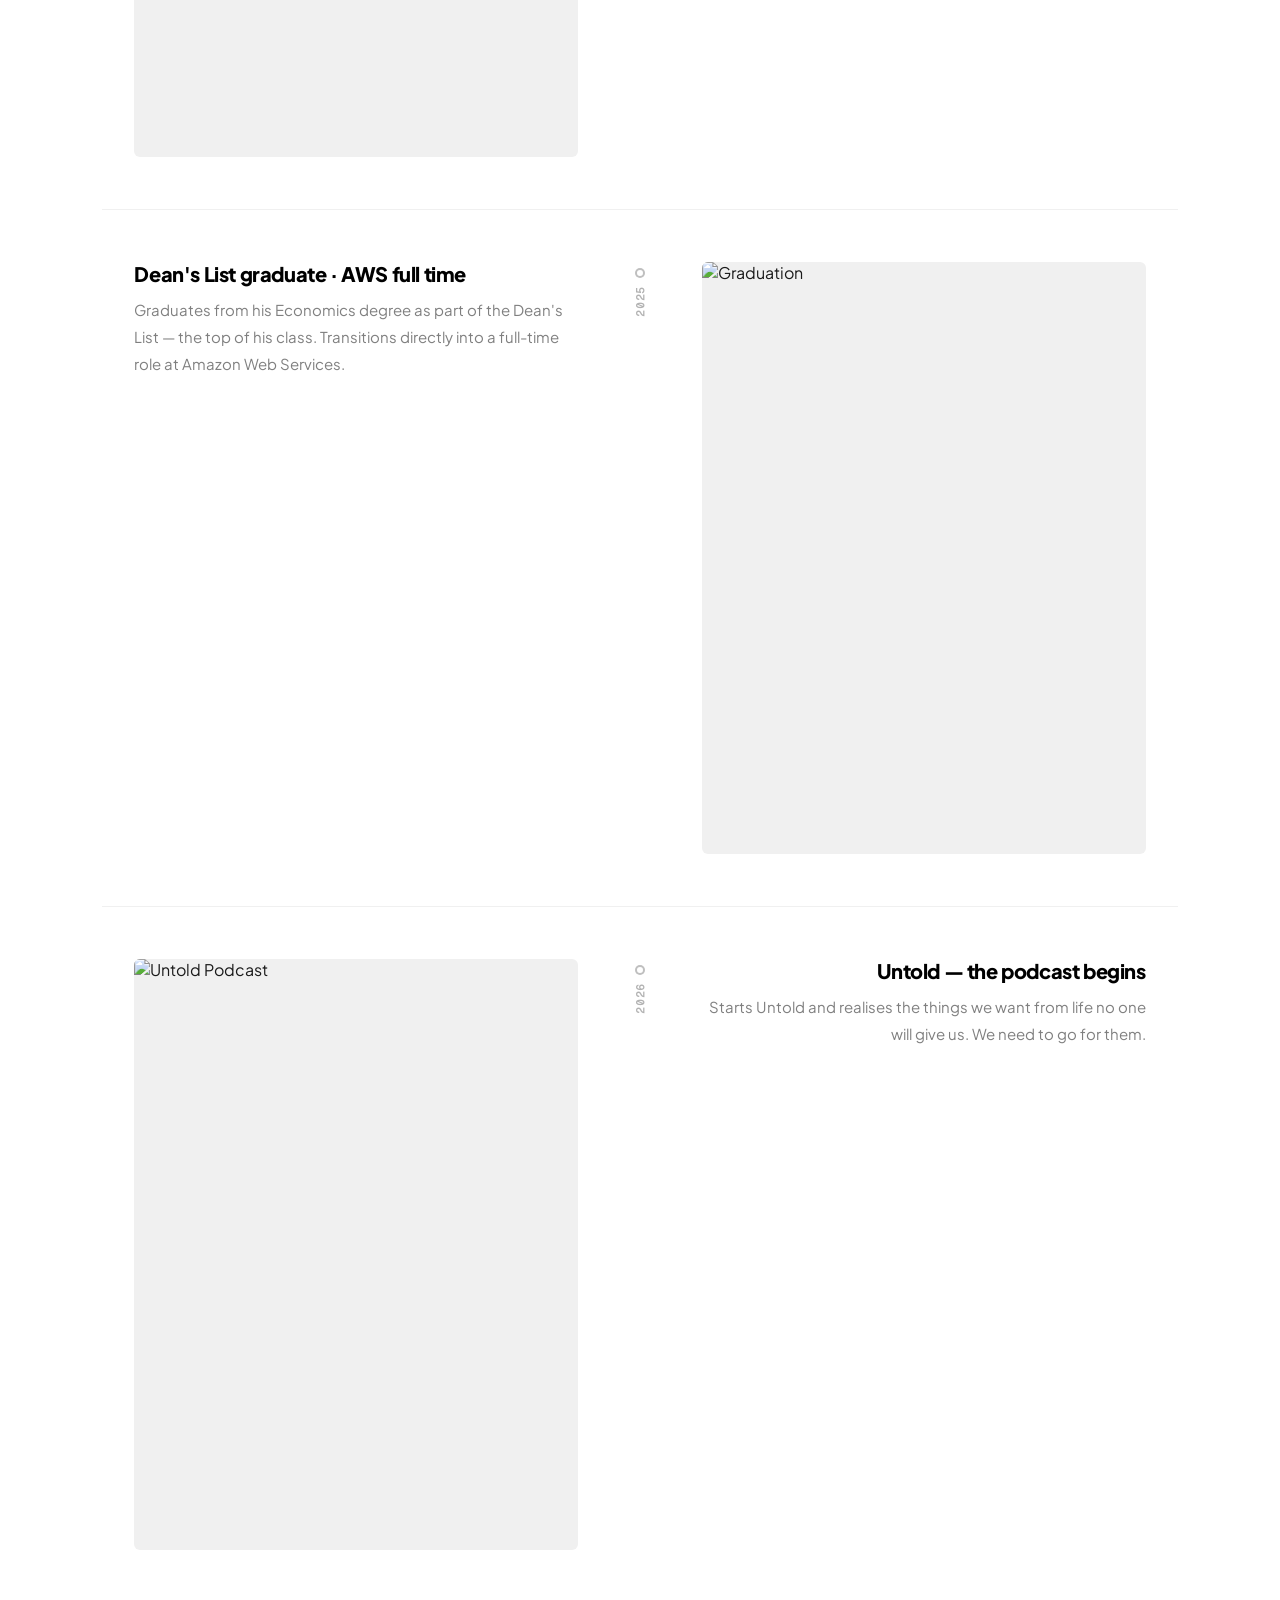
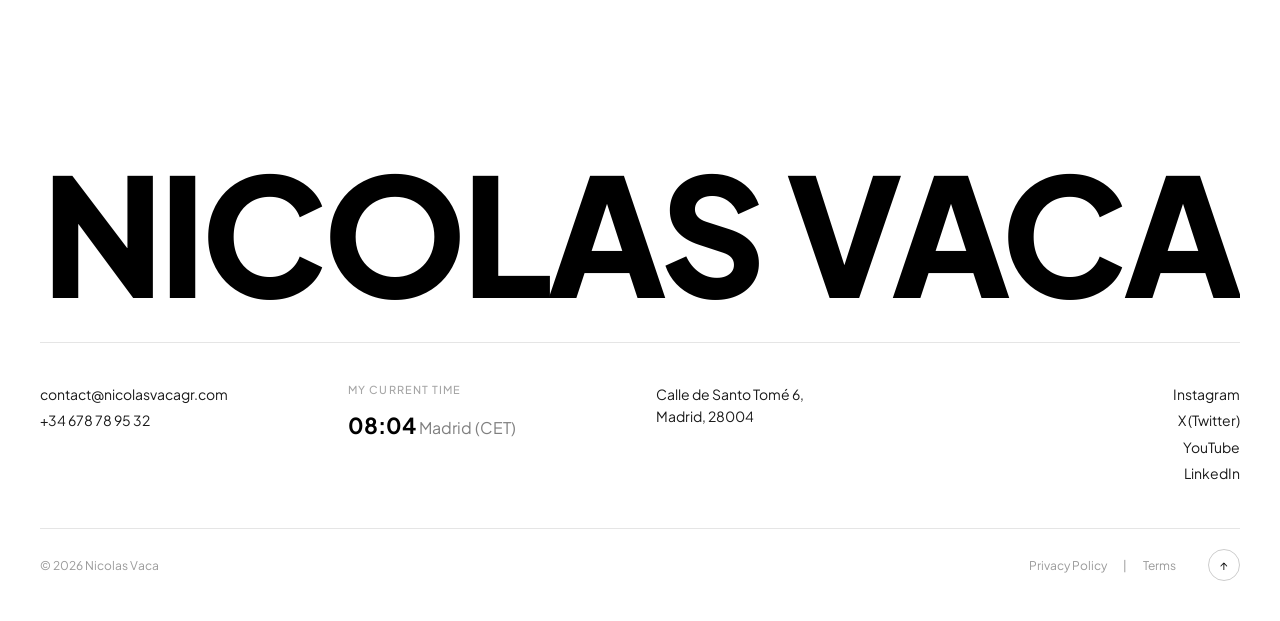
==== commit d865b1be: "Update about.html" ====
--- a/about.html
+++ b/about.html
@@ -15,19 +15,16 @@
     }
     .hero-slide {
       position: absolute; inset: 0;
-      opacity: 0; transition: opacity 1200ms ease;
-      z-index: 0;
+      opacity: 0; transition: opacity 1200ms ease; z-index: 0;
     }
     .hero-slide.active { opacity: 1; z-index: 1; }
     .hero-slide img {
       width: 100%; height: 100%;
-      object-fit: cover; object-position: center 20%;
-      display: block;
+      object-fit: cover; object-position: center 20%; display: block;
     }
     .hero-slide.bw img { filter: grayscale(100%); }
     #about-hero::after {
-      content: '';
-      position: absolute; inset: 0; z-index: 2;
+      content: ''; position: absolute; inset: 0; z-index: 2;
       background: linear-gradient(to right, rgba(0,0,0,0.82) 0%, rgba(0,0,0,0.35) 55%, rgba(0,0,0,0.05) 100%);
       pointer-events: none;
     }
@@ -43,13 +40,19 @@
     }
     .hero-identity-line {
       font-size: clamp(44px, 7.5vw, 108px); font-weight: 900;
-      letter-spacing: -0.02em; line-height: 0.9; color: #fff;
-      display: block;
+      letter-spacing: -0.02em; line-height: 0.9; color: #fff; display: block;
     }
     #about-hero-sub {
       font-size: clamp(13px, 1.2vw, 16px); line-height: 1.75;
       color: rgba(255,255,255,0.55); margin-top: 16px; max-width: 440px;
     }
+
+    /* ─── SHARED ─── */
+    .section-label {
+      font-size: 11px; letter-spacing: 0.2em; text-transform: uppercase;
+      color: rgba(0,0,0,0.35); font-family: 'Fragment Mono', monospace; margin-bottom: 4px;
+    }
+    .section-title { font-size: 28px; font-weight: 800; letter-spacing: -0.03em; color: #000; }
 
     /* ─── INTRO ─── */
     #about-intro {
@@ -59,59 +62,51 @@
       border-bottom: 1px solid rgba(0,0,0,0.08);
     }
     #about-intro-left { display: flex; flex-direction: column; gap: 6px; }
-    .section-label {
-      font-size: 11px; letter-spacing: 0.2em; text-transform: uppercase;
-      color: rgba(0,0,0,0.35); font-family: 'Fragment Mono', monospace; margin-bottom: 4px;
-    }
-    .section-title { font-size: 28px; font-weight: 800; letter-spacing: -0.03em; color: #000; }
     #about-intro-right { display: flex; flex-direction: column; gap: 20px; }
     #about-intro-right p { font-size: 17px; line-height: 1.85; color: rgba(0,0,0,0.55); }
 
     /* ─── TIMELINE ─── */
     #timeline-section { padding: 80px 8% 100px; }
     #timeline-header { margin-bottom: 60px; }
-    #timeline { position: relative; }
-    #timeline::before {
-      content: ''; position: absolute;
-      left: 120px; top: 0; bottom: 0; width: 1px;
-      background: rgba(0,0,0,0.1);
-    }
+    #timeline { display: flex; flex-direction: column; gap: 0; }
+
     .tl-entry {
-      display: grid; grid-template-columns: 120px 1fr;
-      gap: 0; margin-bottom: 0; position: relative;
-    }
-    .tl-year-col {
-      display: flex; align-items: flex-start;
-      padding-top: 2px; padding-right: 32px;
-      justify-content: flex-end;
+      display: grid;
+      grid-template-columns: 1fr 60px 1fr;
+      gap: 0; align-items: start;
+      padding: 52px 0;
+      border-bottom: 1px solid rgba(0,0,0,0.06);
+      position: relative;
+    }
+    .tl-entry:last-child { border-bottom: none; }
+
+    .tl-spine {
+      display: flex; flex-direction: column; align-items: center;
+      padding-top: 6px; position: relative; z-index: 1;
     }
     .tl-year {
-      font-size: 13px; font-weight: 700; color: rgba(0,0,0,0.3);
-      font-family: 'Fragment Mono', monospace; letter-spacing: 0.04em;
-      white-space: nowrap;
-    }
-    .tl-body-col {
-      padding-left: 40px; padding-bottom: 52px;
-      border-left: none; position: relative;
+      font-size: 11px; font-weight: 700; letter-spacing: 0.06em;
+      color: rgba(0,0,0,0.3); font-family: 'Fragment Mono', monospace;
+      writing-mode: vertical-rl; text-orientation: mixed;
+      transform: rotate(180deg); white-space: nowrap; margin-top: 8px;
     }
     .tl-dot {
-      position: absolute; left: -5px; top: 6px;
-      width: 9px; height: 9px; border-radius: 50%;
-      background: #fff; border: 2px solid rgba(0,0,0,0.3);
-      transition: border-color 300ms, background 300ms;
+      width: 10px; height: 10px; border-radius: 50%;
+      background: #fff; border: 2px solid rgba(0,0,0,0.25); flex-shrink: 0;
+      transition: background 300ms, border-color 300ms;
     }
     .tl-entry:hover .tl-dot { background: #000; border-color: #000; }
-    .tl-title {
-      font-size: 18px; font-weight: 800; letter-spacing: -0.02em;
-      color: #000; margin-bottom: 8px; line-height: 1.2;
-    }
-    .tl-desc {
-      font-size: 15px; line-height: 1.8; color: rgba(0,0,0,0.5);
-      max-width: 600px;
-    }
+
+    .tl-text {
+      display: flex; flex-direction: column; gap: 10px; padding: 0 32px;
+    }
+    .tl-title { font-size: 20px; font-weight: 800; letter-spacing: -0.02em; color: #000; line-height: 1.2; }
+    .tl-desc { font-size: 15px; line-height: 1.8; color: rgba(0,0,0,0.5); }
+
+    .tl-image-wrap { padding: 0 32px; }
     .tl-image {
-      margin-top: 16px; border-radius: 6px; overflow: hidden;
-      max-width: 420px; aspect-ratio: 4/3; background: #f0f0f0;
+      border-radius: 6px; overflow: hidden;
+      background: #f0f0f0; aspect-ratio: 3/4; width: 100%;
     }
     .tl-image img {
       width: 100%; height: 100%; object-fit: cover;
@@ -119,27 +114,46 @@
       transition: transform 400ms ease;
     }
     .tl-entry:hover .tl-image img { transform: scale(1.03); }
-    .tl-divider {
-      grid-column: 1 / -1;
-      height: 1px; background: rgba(0,0,0,0.06);
-      margin-bottom: 52px;
-    }
+
+    .tl-image-double { display: flex; flex-direction: column; gap: 12px; padding: 0 32px; }
+    .tl-image-double .tl-image { aspect-ratio: 3/4; }
+
+    /* ODD: text left, image right */
+    .tl-entry.odd .tl-text { order: 1; text-align: left; }
+    .tl-entry.odd .tl-spine { order: 2; }
+    .tl-entry.odd .tl-image-wrap,
+    .tl-entry.odd .tl-image-double { order: 3; }
+
+    /* EVEN: image left, text right */
+    .tl-entry.even .tl-text { order: 3; text-align: right; align-items: flex-end; }
+    .tl-entry.even .tl-spine { order: 2; }
+    .tl-entry.even .tl-image-wrap,
+    .tl-entry.even .tl-image-double { order: 1; }
 
     /* ─── RESPONSIVE ─── */
     @media (max-width: 900px) {
       #about-intro { grid-template-columns: 1fr; gap: 40px; }
-      #timeline::before { left: 72px; }
-      .tl-entry { grid-template-columns: 72px 1fr; }
-      .tl-year { font-size: 11px; }
+    }
+    @media (max-width: 768px) {
+      .tl-entry,
+      .tl-entry.odd,
+      .tl-entry.even {
+        grid-template-columns: 32px 1fr;
+        grid-template-rows: auto auto;
+      }
+      .tl-entry.odd .tl-text,
+      .tl-entry.even .tl-text { order: 2; text-align: left; align-items: flex-start; padding: 0 0 0 20px; }
+      .tl-entry.odd .tl-spine,
+      .tl-entry.even .tl-spine { order: 1; grid-row: 1 / 3; }
+      .tl-entry.odd .tl-image-wrap,
+      .tl-entry.even .tl-image-wrap,
+      .tl-entry.odd .tl-image-double,
+      .tl-entry.even .tl-image-double { order: 3; grid-column: 2; padding: 12px 0 0 20px; }
     }
     @media (max-width: 600px) {
       #about-intro { padding: 60px 6%; }
       #timeline-section { padding: 60px 6% 80px; }
       #about-hero-text { left: 6%; right: 6%; }
-      #timeline::before { left: 56px; }
-      .tl-entry { grid-template-columns: 56px 1fr; }
-      .tl-year-col { padding-right: 16px; }
-      .tl-image { max-width: 100%; }
     }
   </style>
 </head>
@@ -192,149 +206,130 @@
 
     <div id="timeline">
 
-      <!-- 2003 -->
-      <div class="tl-entry">
-        <div class="tl-year-col"><span class="tl-year">2003</span></div>
-        <div class="tl-body-col">
-          <div class="tl-dot"></div>
+      <!-- 2003 — ODD -->
+      <div class="tl-entry odd">
+        <div class="tl-text">
           <div class="tl-title">Born in Bogotá, Colombia</div>
           <div class="tl-desc">Born on the evening of June 14th, Nicolas is the youngest in a big family of five children. His parents, Viviana and Oscar, raised him in Bogotá surrounded by siblings, sport, and a strong sense of family.</div>
-          <div class="tl-image"><img src="images/2003" alt="2003"></div>
-        </div>
-      </div>
-      <div class="tl-divider"></div>
-
-      <!-- 2009 -->
-      <div class="tl-entry">
-        <div class="tl-year-col"><span class="tl-year">2009</span></div>
-        <div class="tl-body-col">
-          <div class="tl-dot"></div>
+        </div>
+        <div class="tl-spine"><div class="tl-dot"></div><div class="tl-year">2003</div></div>
+        <div class="tl-image-wrap"><div class="tl-image"><img src="images/2003.jpg" alt="2003"></div></div>
+      </div>
+
+      <!-- 2009 — EVEN -->
+      <div class="tl-entry even">
+        <div class="tl-text">
           <div class="tl-title">Colegio San Carlos, Bogotá</div>
           <div class="tl-desc">Starts school at Colegio San Carlos in Bogotá, where he would spend the next eleven years. Raised in a catholic institution, Nicolas learned early the value of discipline, hard work, and community.</div>
-          <div class="tl-image"><img src="images/2009" alt="2009"></div>
-        </div>
-      </div>
-      <div class="tl-divider"></div>
-
-      <!-- 2012–2019 -->
-      <div class="tl-entry">
-        <div class="tl-year-col"><span class="tl-year">2012–2019</span></div>
-        <div class="tl-body-col">
-          <div class="tl-dot"></div>
+        </div>
+        <div class="tl-spine"><div class="tl-dot"></div><div class="tl-year">2009</div></div>
+        <div class="tl-image-wrap"><div class="tl-image"><img src="images/2009.jpg" alt="2009"></div></div>
+      </div>
+
+      <!-- 2012–2019 — ODD -->
+      <div class="tl-entry odd">
+        <div class="tl-text">
           <div class="tl-title">The tennis years</div>
-          <div class="tl-desc">During his late childhood and most of his teens, Nicolas dedicated himself to becoming a better tennis player in his home city of Bogotá. The court was where he spent most of his time — competing, training, and learning what it means to be relentless.</div>
-          <div class="tl-image"><img src="images/2012-1" alt="Tennis 1"></div>
-          <div class="tl-image" style="margin-top:12px;"><img src="images/2012-2" alt="Tennis 2"></div>
-        </div>
-      </div>
-      <div class="tl-divider"></div>
-
-      <!-- 2020–2021 -->
-      <div class="tl-entry">
-        <div class="tl-year-col"><span class="tl-year">2020–2021</span></div>
-        <div class="tl-body-col">
-          <div class="tl-dot"></div>
+          <div class="tl-desc">During his late childhood and most of his teens, Nicolas dedicated himself to becoming a better tennis player in Bogotá. The court was where he spent most of his time — competing, training, and learning what it means to be relentless.</div>
+        </div>
+        <div class="tl-spine"><div class="tl-dot"></div><div class="tl-year">2012–2019</div></div>
+        <div class="tl-image-double">
+          <div class="tl-image"><img src="images/2012-1.jpg" alt="Tennis 1"></div>
+          <div class="tl-image"><img src="images/2012-2.jpg" alt="Tennis 2"></div>
+        </div>
+      </div>
+
+      <!-- 2020–2021 — EVEN -->
+      <div class="tl-entry even">
+        <div class="tl-text">
           <div class="tl-title">Rafa Nadal Academy, Manacor</div>
           <div class="tl-desc">Nicolas moves to the small town of Manacor on the Mediterranean island of Mallorca to finish high school and double down on his dream of becoming a professional tennis player at the Rafa Nadal Academy.</div>
-          <div class="tl-image"><img src="images/2020-1" alt="Rafa Nadal Academy 1"></div>
-          <div class="tl-image" style="margin-top:12px;"><img src="images/2020-2" alt="Rafa Nadal Academy 2"></div>
-        </div>
-      </div>
-      <div class="tl-divider"></div>
-
-      <!-- 2021 -->
-      <div class="tl-entry">
-        <div class="tl-year-col"><span class="tl-year">2021</span></div>
-        <div class="tl-body-col">
-          <div class="tl-dot"></div>
+        </div>
+        <div class="tl-spine"><div class="tl-dot"></div><div class="tl-year">2020–2021</div></div>
+        <div class="tl-image-double">
+          <div class="tl-image"><img src="images/2020-1.jpg" alt="Rafa Nadal Academy 1"></div>
+          <div class="tl-image"><img src="images/2020-2.jpg" alt="Rafa Nadal Academy 2"></div>
+        </div>
+      </div>
+
+      <!-- 2021 — ODD -->
+      <div class="tl-entry odd">
+        <div class="tl-text">
           <div class="tl-title">Economics degree, IE University — Madrid</div>
           <div class="tl-desc">Decides to stay in Spain to complete his undergraduate studies. He moves to Madrid and begins his Economics degree at IE University — a new chapter, a new city, and a new direction.</div>
-          <div class="tl-image"><img src="images/2021" alt="2021"></div>
-        </div>
-      </div>
-      <div class="tl-divider"></div>
-
-      <!-- 2023 a -->
-      <div class="tl-entry">
-        <div class="tl-year-col"><span class="tl-year">2023</span></div>
-        <div class="tl-body-col">
-          <div class="tl-dot"></div>
+        </div>
+        <div class="tl-spine"><div class="tl-dot"></div><div class="tl-year">2021</div></div>
+        <div class="tl-image-wrap"><div class="tl-image"><img src="images/2021.jpg" alt="2021"></div></div>
+      </div>
+
+      <!-- 2023 half marathon — EVEN -->
+      <div class="tl-entry even">
+        <div class="tl-text">
           <div class="tl-title">First race — Half Marathon</div>
           <div class="tl-desc">Completes his first ever race: a half marathon, finishing in 1:38:49. The first of many finish lines.</div>
-          <div class="tl-image"><img src="images/2023-1" alt="Half Marathon"></div>
-        </div>
-      </div>
-      <div class="tl-divider"></div>
-
-      <!-- 2023 b -->
-      <div class="tl-entry">
-        <div class="tl-year-col"><span class="tl-year">2023</span></div>
-        <div class="tl-body-col">
-          <div class="tl-dot"></div>
+        </div>
+        <div class="tl-spine"><div class="tl-dot"></div><div class="tl-year">2023</div></div>
+        <div class="tl-image-wrap"><div class="tl-image"><img src="images/2023-1.jpg" alt="Half Marathon"></div></div>
+      </div>
+
+      <!-- 2023 SP Developments — ODD -->
+      <div class="tl-entry odd">
+        <div class="tl-text">
           <div class="tl-title">First job — SP Developments, Miami</div>
           <div class="tl-desc">Works his first job with Miami-based real estate development company SP Developments, supporting the CEO in daily tasks. His first taste of how business is actually run.</div>
-          <div class="tl-image"><img src="images/2023-2" alt="SP Developments"></div>
-        </div>
-      </div>
-      <div class="tl-divider"></div>
-
-      <!-- 2024 a -->
-      <div class="tl-entry">
-        <div class="tl-year-col"><span class="tl-year">2024</span></div>
-        <div class="tl-body-col">
-          <div class="tl-dot"></div>
+        </div>
+        <div class="tl-spine"><div class="tl-dot"></div><div class="tl-year">2023</div></div>
+        <div class="tl-image-wrap"><div class="tl-image"><img src="images/2023-2.jpg" alt="SP Developments"></div></div>
+      </div>
+
+      <!-- 2024 Copenhagen — EVEN -->
+      <div class="tl-entry even">
+        <div class="tl-text">
           <div class="tl-title">Copenhagen Marathon — on a whim</div>
           <div class="tl-desc">Spontaneously runs the Copenhagen Marathon during a weekend visit to friends in Denmark — with essentially no prior training. Classic.</div>
-          <div class="tl-image"><img src="images/2024-1" alt="Copenhagen Marathon"></div>
-        </div>
-      </div>
-      <div class="tl-divider"></div>
-
-      <!-- 2024 b -->
-      <div class="tl-entry">
-        <div class="tl-year-col"><span class="tl-year">2024</span></div>
-        <div class="tl-body-col">
-          <div class="tl-dot"></div>
+        </div>
+        <div class="tl-spine"><div class="tl-dot"></div><div class="tl-year">2024</div></div>
+        <div class="tl-image-wrap"><div class="tl-image"><img src="images/2024-1.jpg" alt="Copenhagen Marathon"></div></div>
+      </div>
+
+      <!-- 2024 AWS — ODD -->
+      <div class="tl-entry odd">
+        <div class="tl-text">
           <div class="tl-title">AWS Internship</div>
           <div class="tl-desc">Spends the summer interning at Amazon Web Services. The corporate and Big Tech world had an unexpected impact on his career direction — making tech a serious option where wealth management and real estate had previously dominated.</div>
-          <div class="tl-image"><img src="images/2024-2" alt="AWS Internship"></div>
-        </div>
-      </div>
-      <div class="tl-divider"></div>
-
-      <!-- 2025 a -->
-      <div class="tl-entry">
-        <div class="tl-year-col"><span class="tl-year">2025</span></div>
-        <div class="tl-body-col">
-          <div class="tl-dot"></div>
+        </div>
+        <div class="tl-spine"><div class="tl-dot"></div><div class="tl-year">2024</div></div>
+        <div class="tl-image-wrap"><div class="tl-image"><img src="images/2024-2.jpg" alt="AWS Internship"></div></div>
+      </div>
+
+      <!-- 2025 Hyrox — EVEN -->
+      <div class="tl-entry even">
+        <div class="tl-text">
           <div class="tl-title">Hyrox Doubles, Málaga</div>
           <div class="tl-desc">Competes in a Hyrox doubles race with his best friend and brother Juan in Málaga, Spain. They cross the finish line in 1:01:52.</div>
-          <div class="tl-image"><img src="images/2025-1" alt="Hyrox Málaga"></div>
-        </div>
-      </div>
-      <div class="tl-divider"></div>
-
-      <!-- 2025 b -->
-      <div class="tl-entry">
-        <div class="tl-year-col"><span class="tl-year">2025</span></div>
-        <div class="tl-body-col">
-          <div class="tl-dot"></div>
-          <div class="tl-title">Economics graduate — Dean's List · AWS full time</div>
+        </div>
+        <div class="tl-spine"><div class="tl-dot"></div><div class="tl-year">2025</div></div>
+        <div class="tl-image-wrap"><div class="tl-image"><img src="images/2025-1.jpg" alt="Hyrox Málaga"></div></div>
+      </div>
+
+      <!-- 2025 Graduation — ODD -->
+      <div class="tl-entry odd">
+        <div class="tl-text">
+          <div class="tl-title">Dean's List graduate · AWS full time</div>
           <div class="tl-desc">Graduates from his Economics degree as part of the Dean's List — the top of his class. Transitions directly into a full-time role at Amazon Web Services.</div>
-          <div class="tl-image"><img src="images/2025-2" alt="Graduation"></div>
-        </div>
-      </div>
-      <div class="tl-divider"></div>
-
-      <!-- 2026 -->
-      <div class="tl-entry">
-        <div class="tl-year-col"><span class="tl-year">2026</span></div>
-        <div class="tl-body-col">
-          <div class="tl-dot"></div>
+        </div>
+        <div class="tl-spine"><div class="tl-dot"></div><div class="tl-year">2025</div></div>
+        <div class="tl-image-wrap"><div class="tl-image"><img src="images/2025-2.jpg" alt="Graduation"></div></div>
+      </div>
+
+      <!-- 2026 Untold — EVEN -->
+      <div class="tl-entry even">
+        <div class="tl-text">
           <div class="tl-title">Untold — the podcast begins</div>
           <div class="tl-desc">Starts Untold and realises the things we want from life no one will give us. We need to go for them.</div>
-          <div class="tl-image"><img src="images/2026" alt="Untold Podcast"></div>
-        </div>
+        </div>
+        <div class="tl-spine"><div class="tl-dot"></div><div class="tl-year">2026</div></div>
+        <div class="tl-image-wrap"><div class="tl-image"><img src="images/2026.jpg" alt="Untold Podcast"></div></div>
       </div>
 
     </div>
@@ -344,7 +339,6 @@
   <script>window.PAGE_DARK_SECTIONS = [];</script>
   <script src="components.js"></script>
   <script>
-    // ─── HERO SLIDESHOW ───
     const slides = document.querySelectorAll('.hero-slide');
     let currentSlide = 0;
     setInterval(() => {
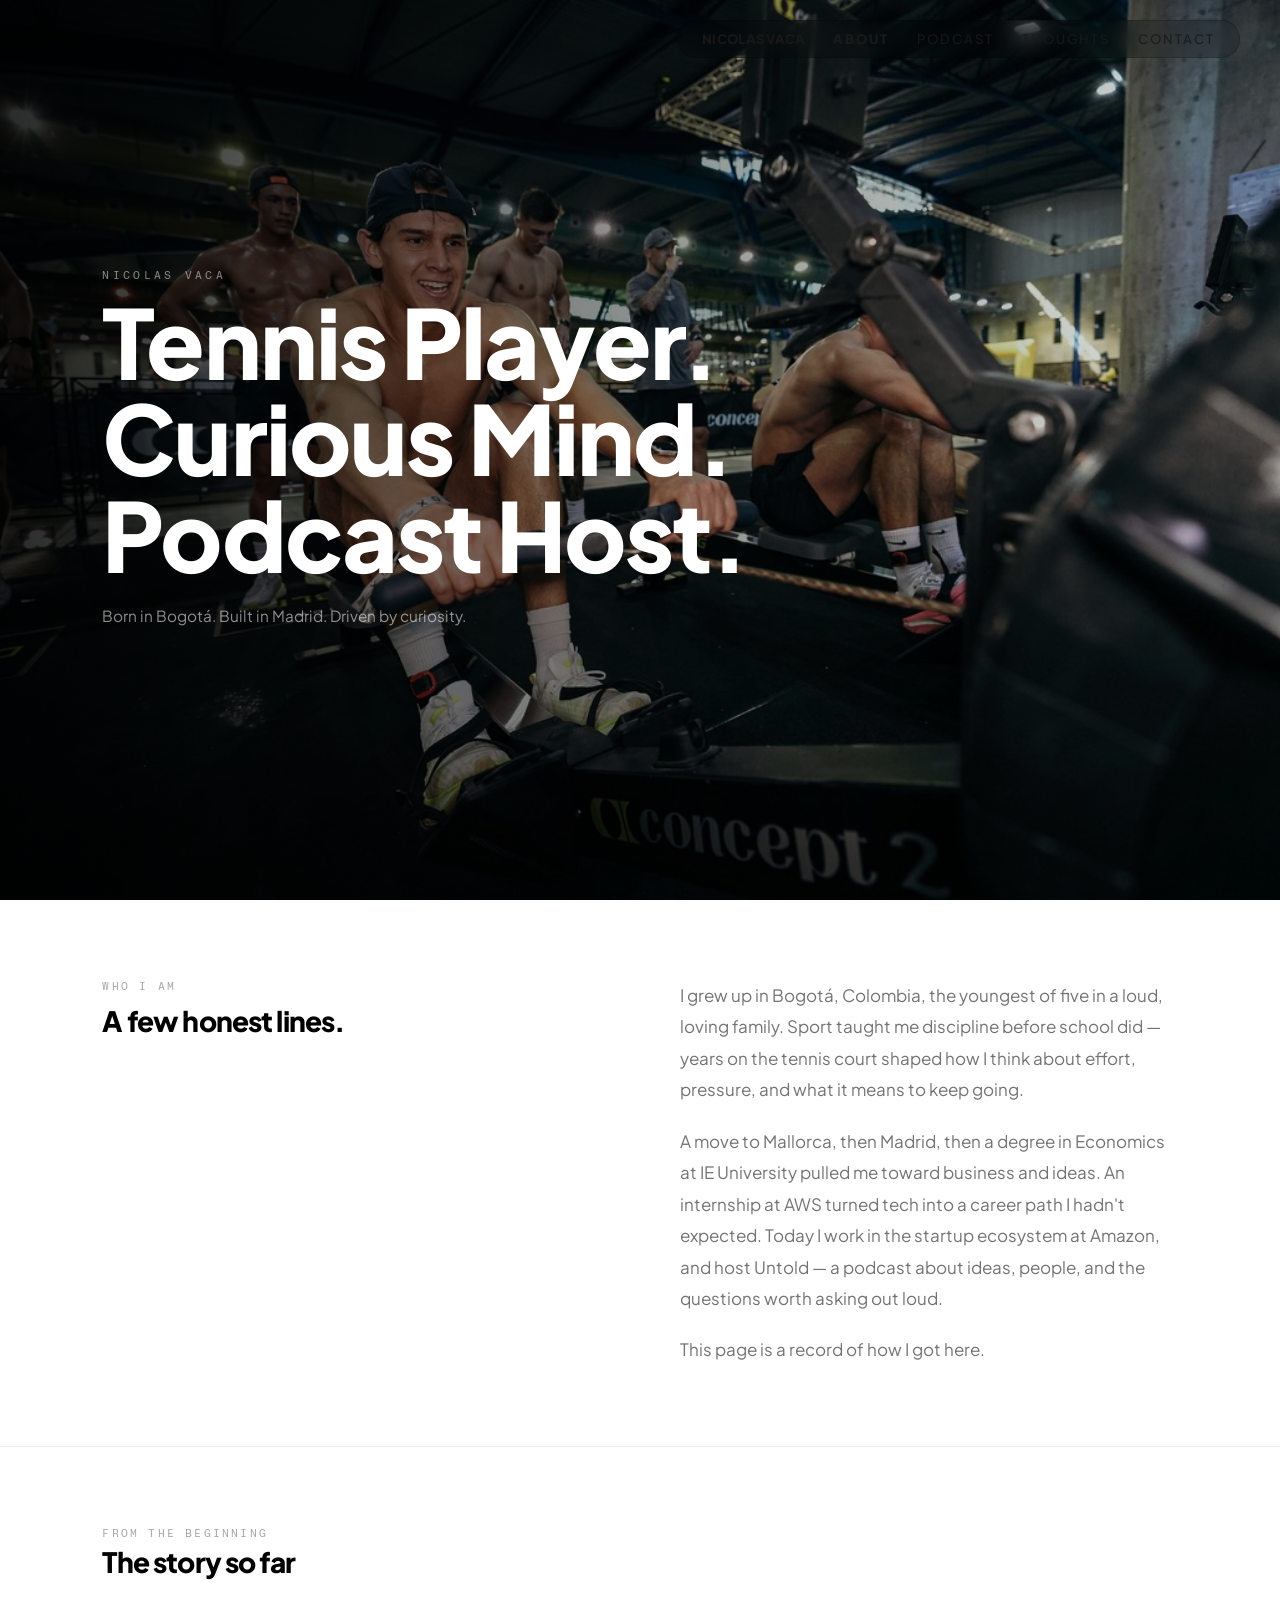
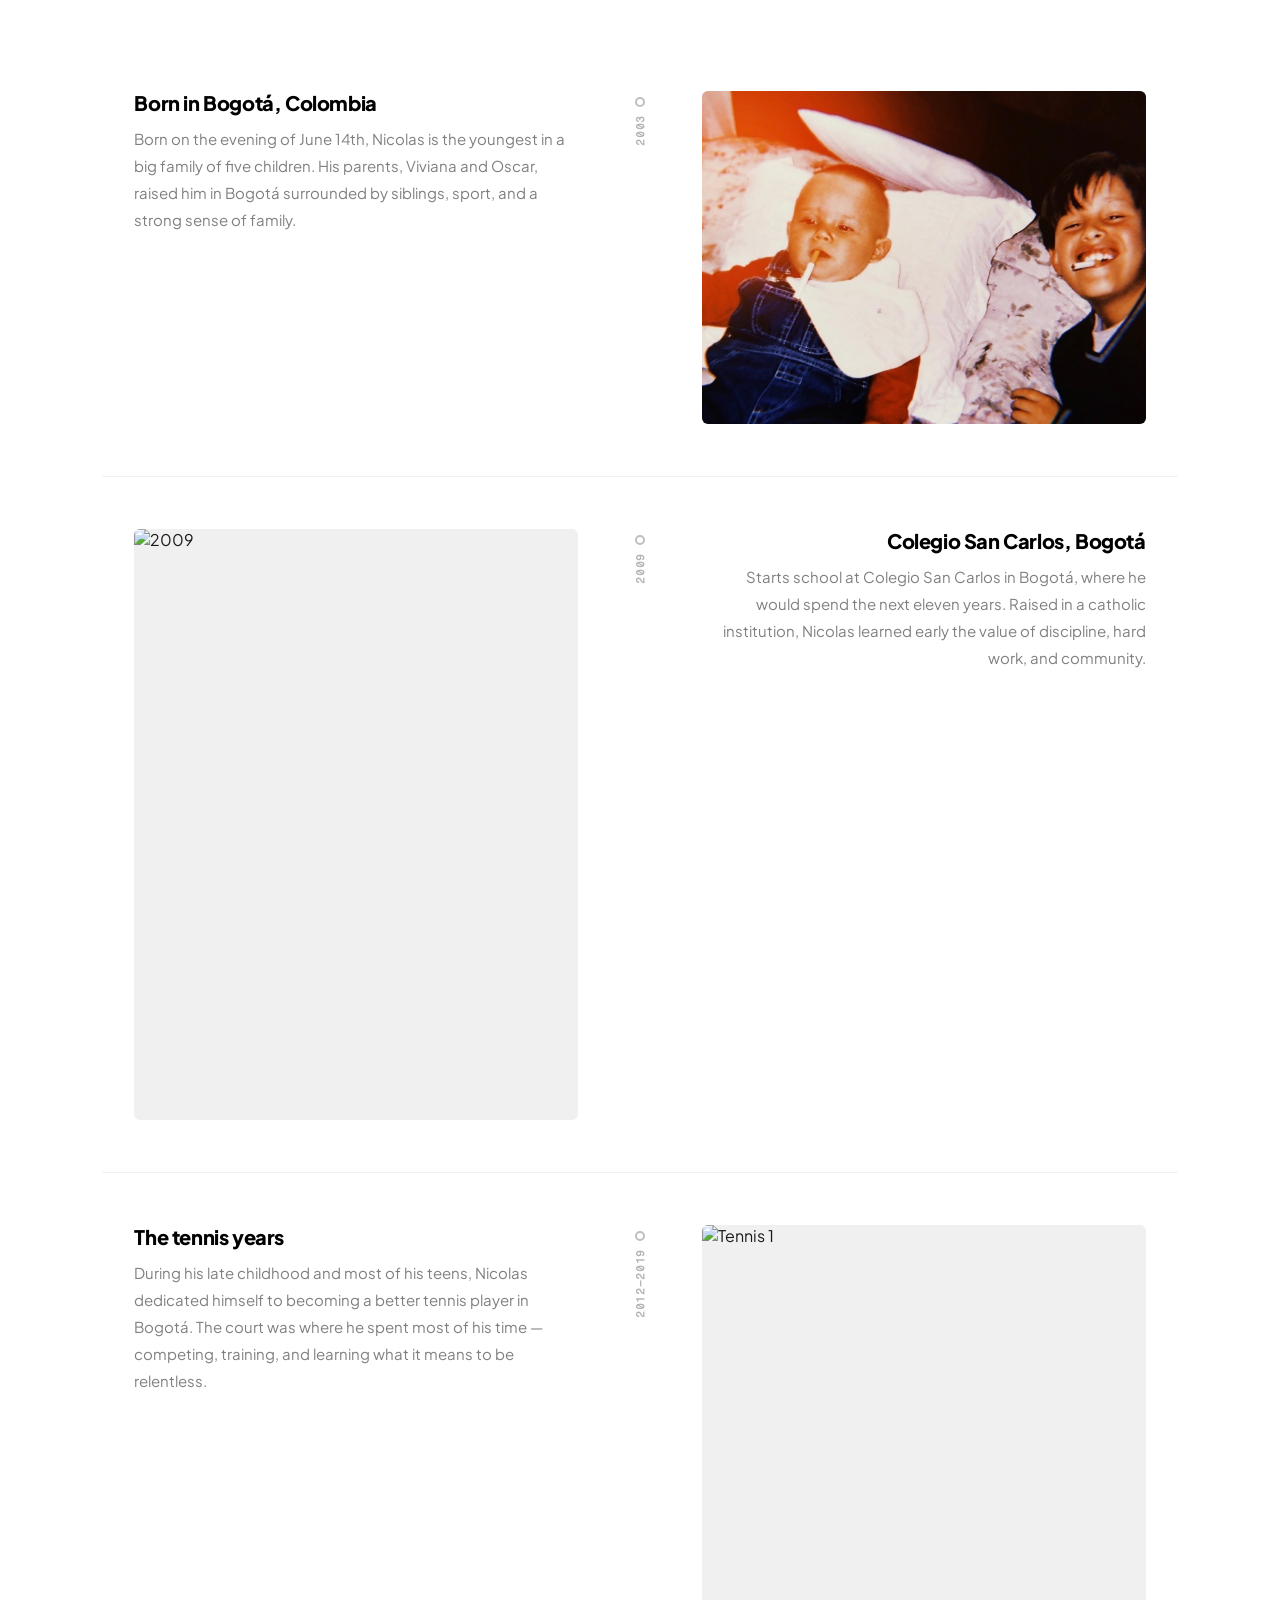
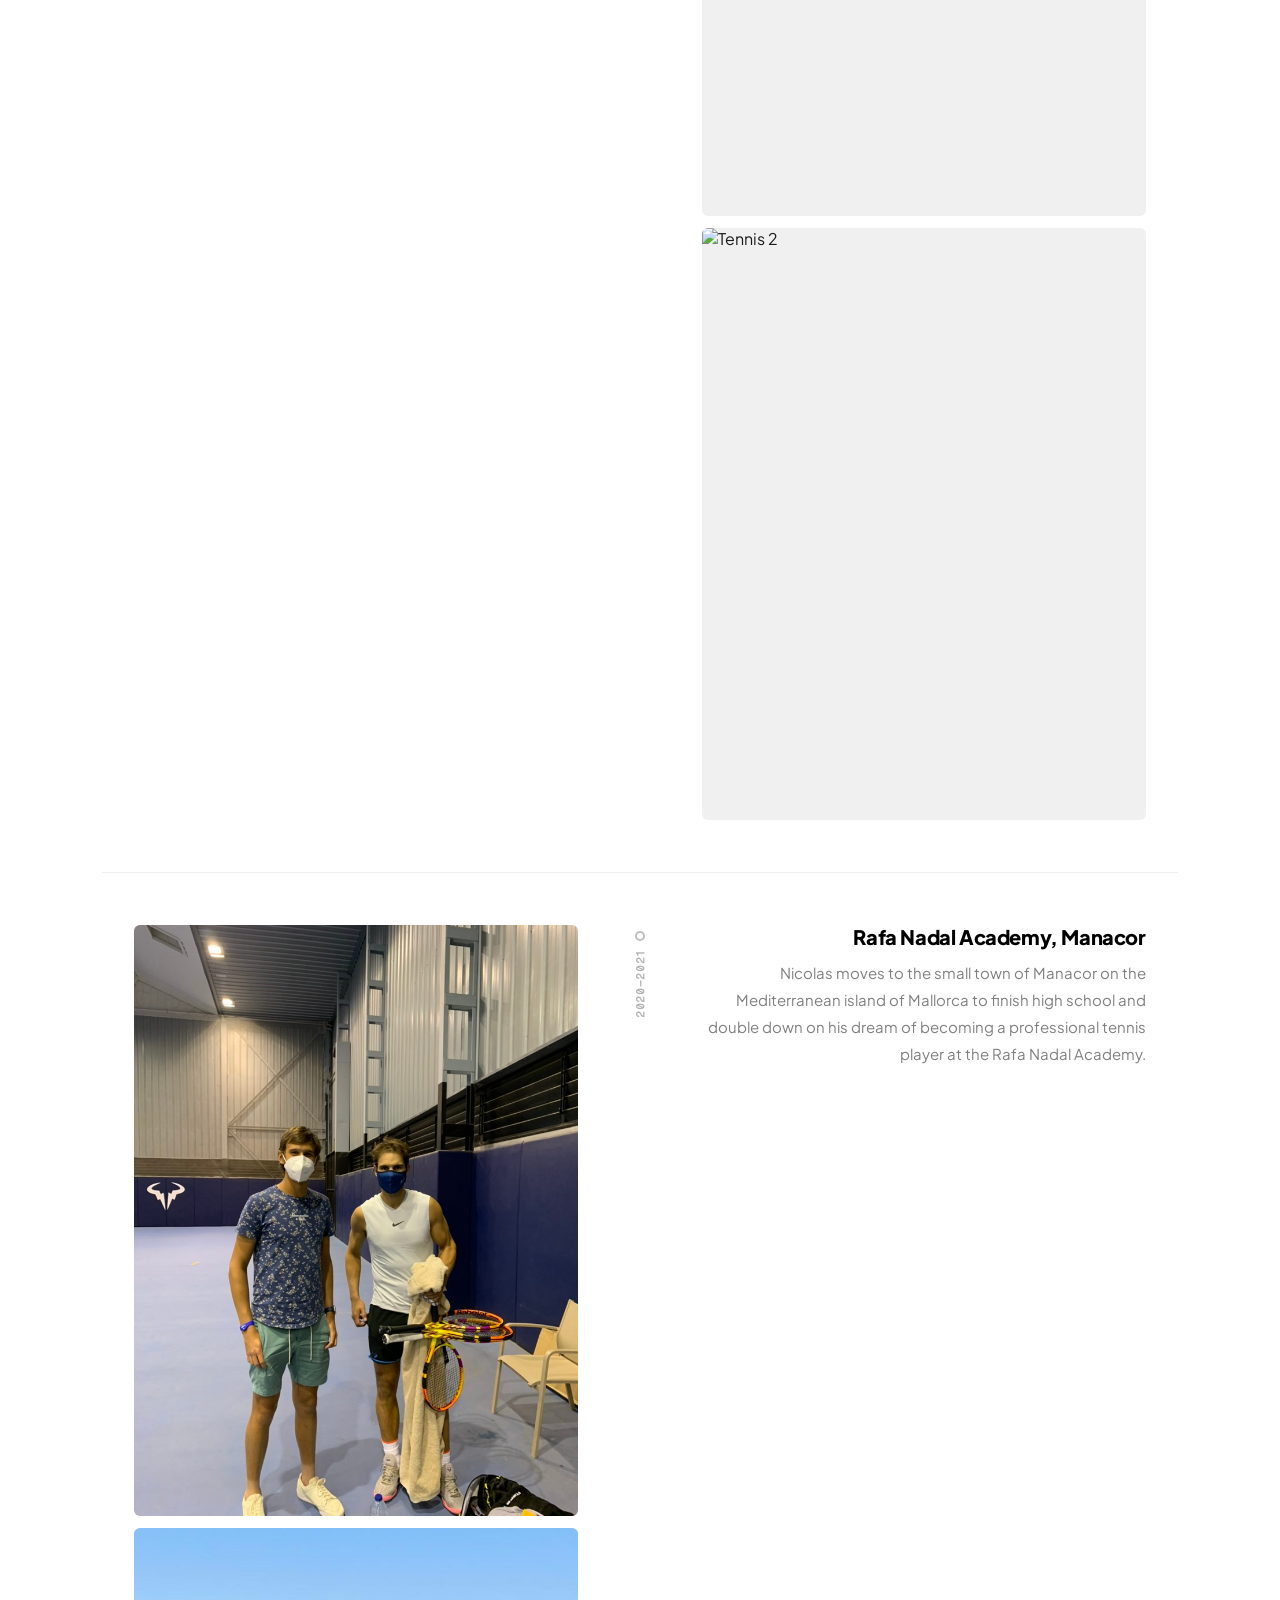
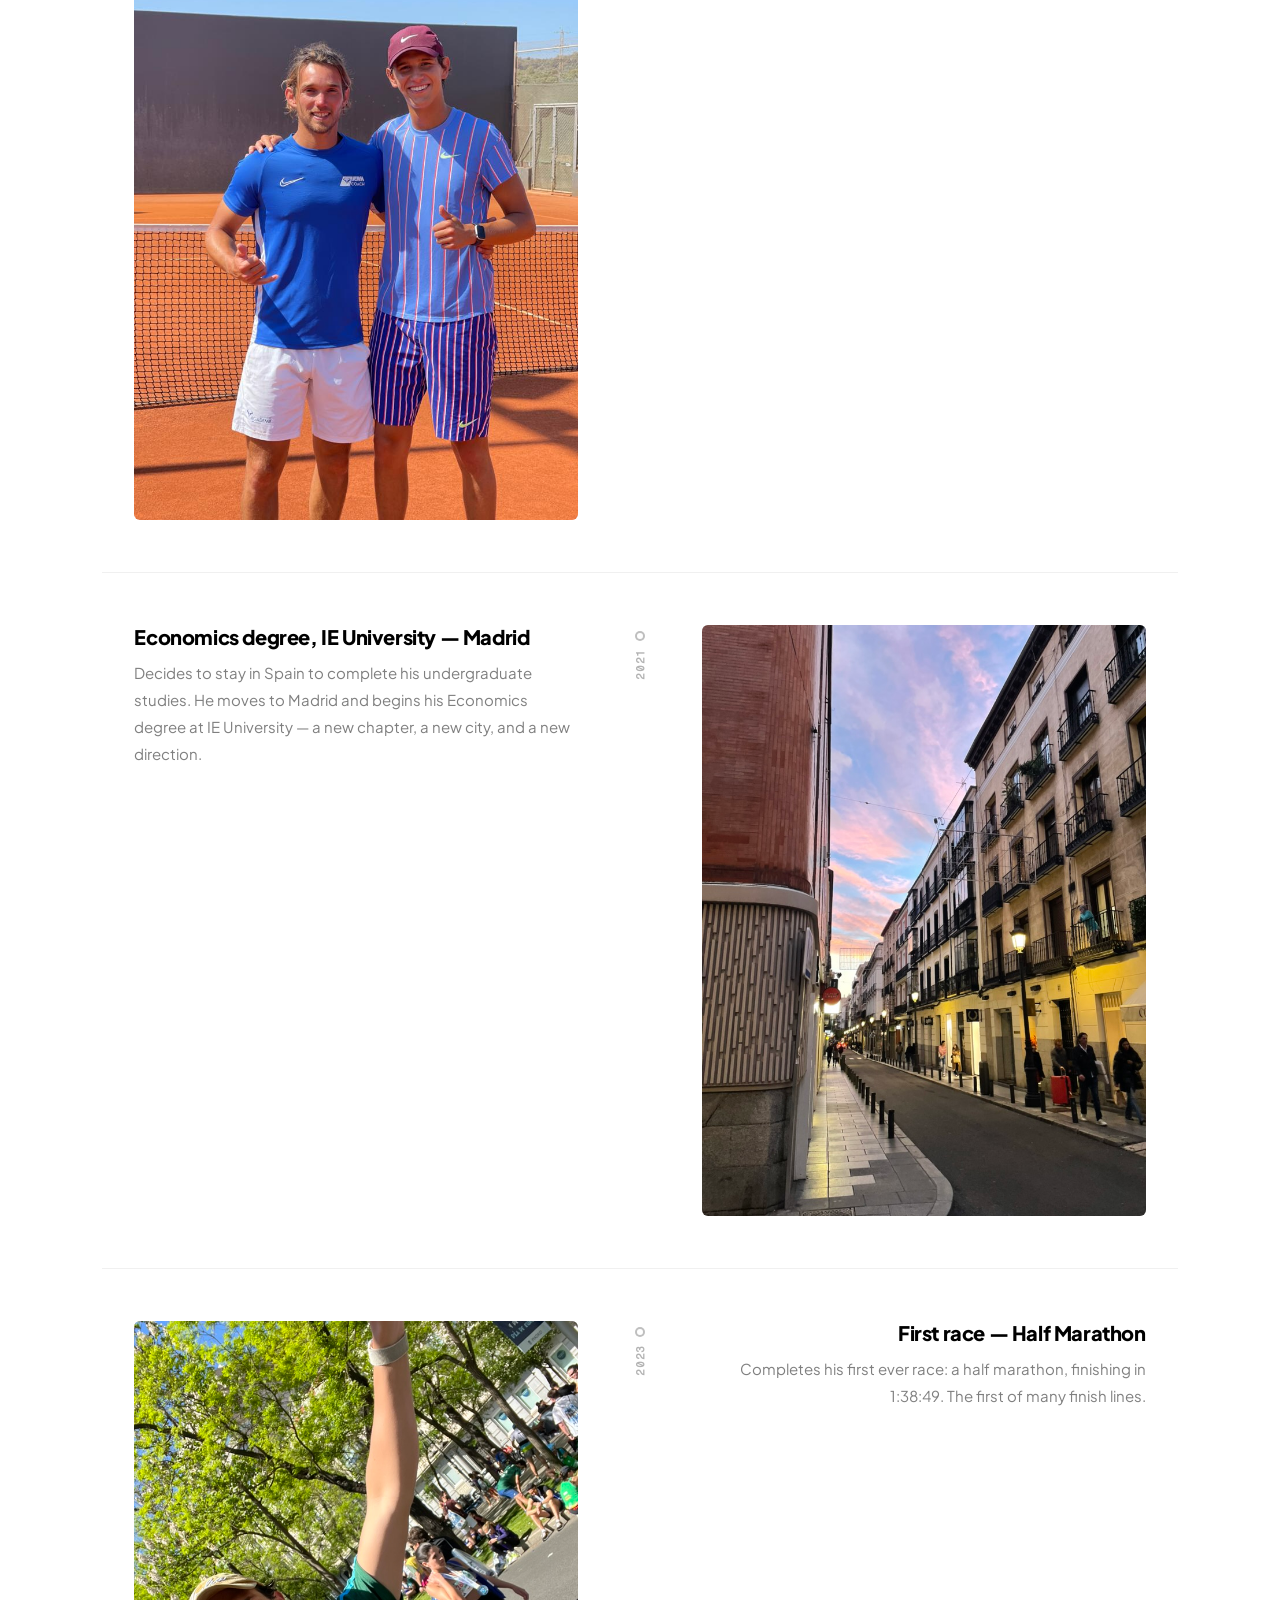
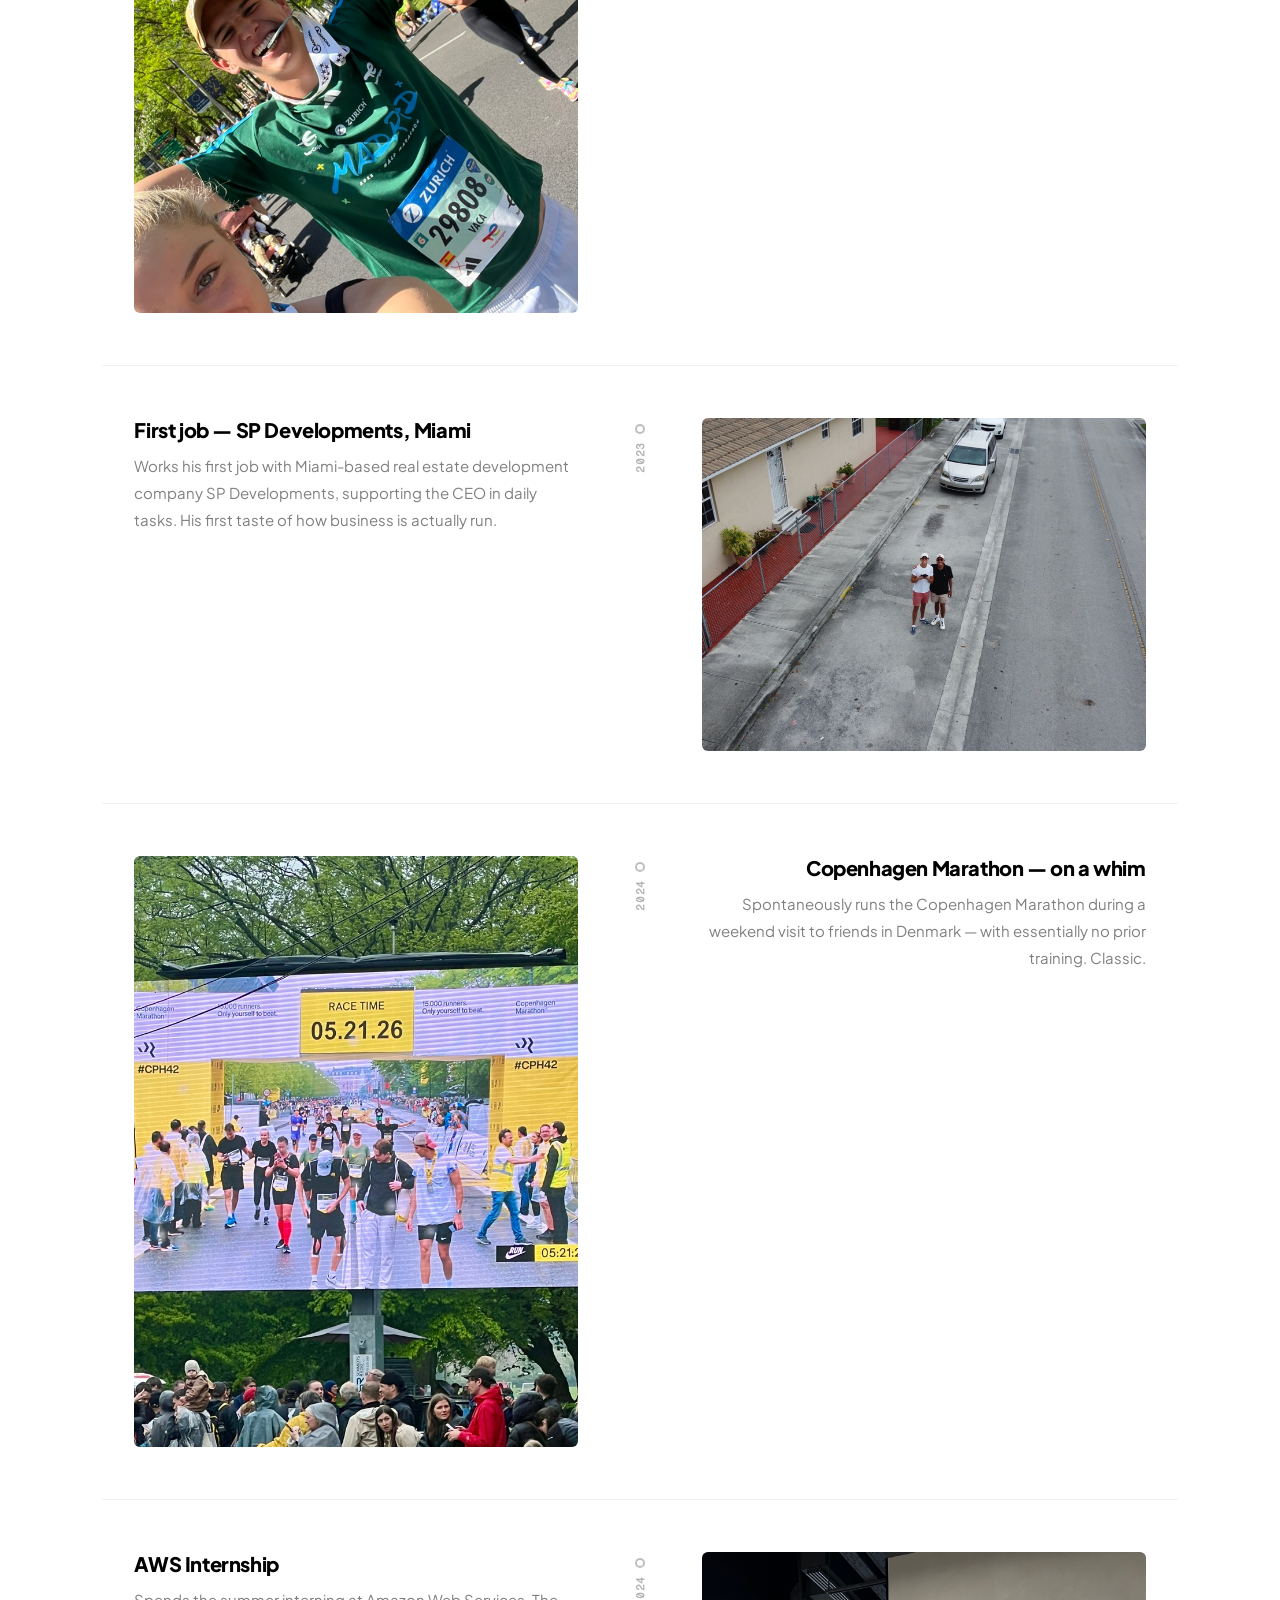
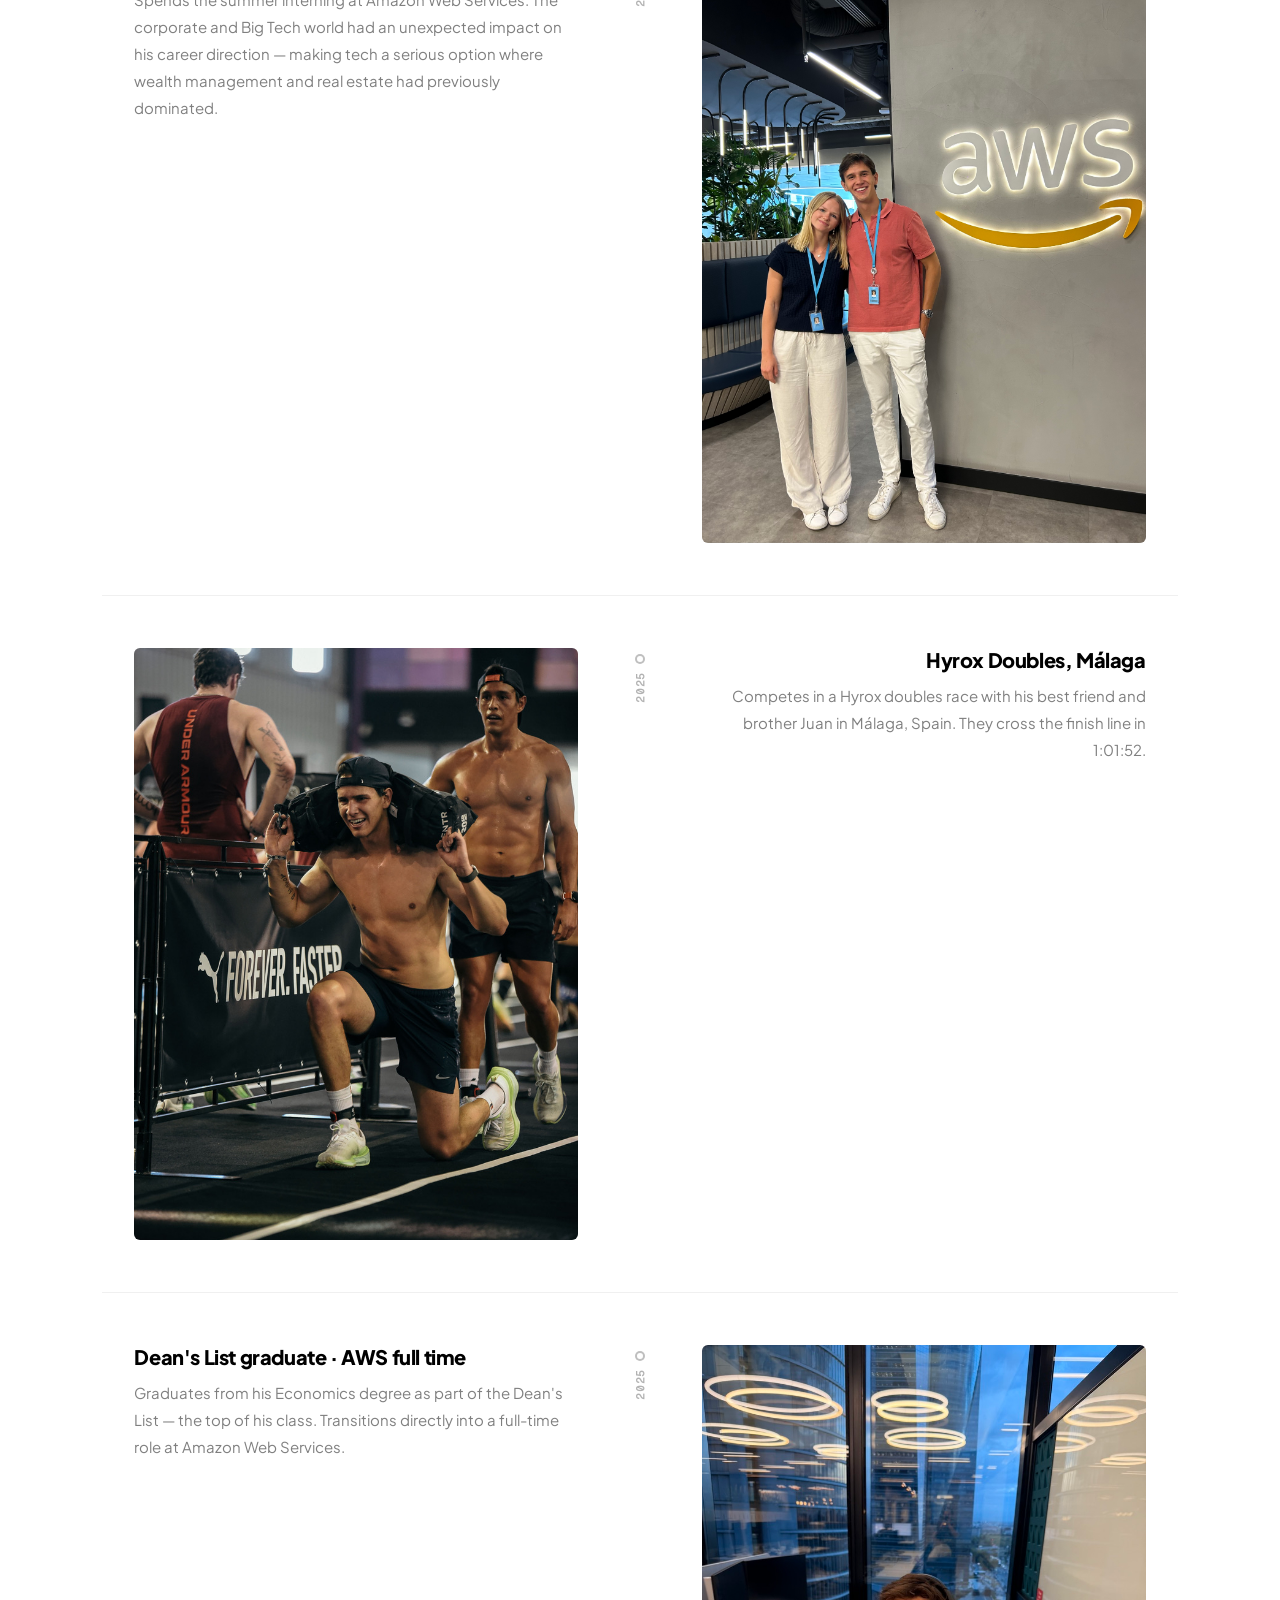
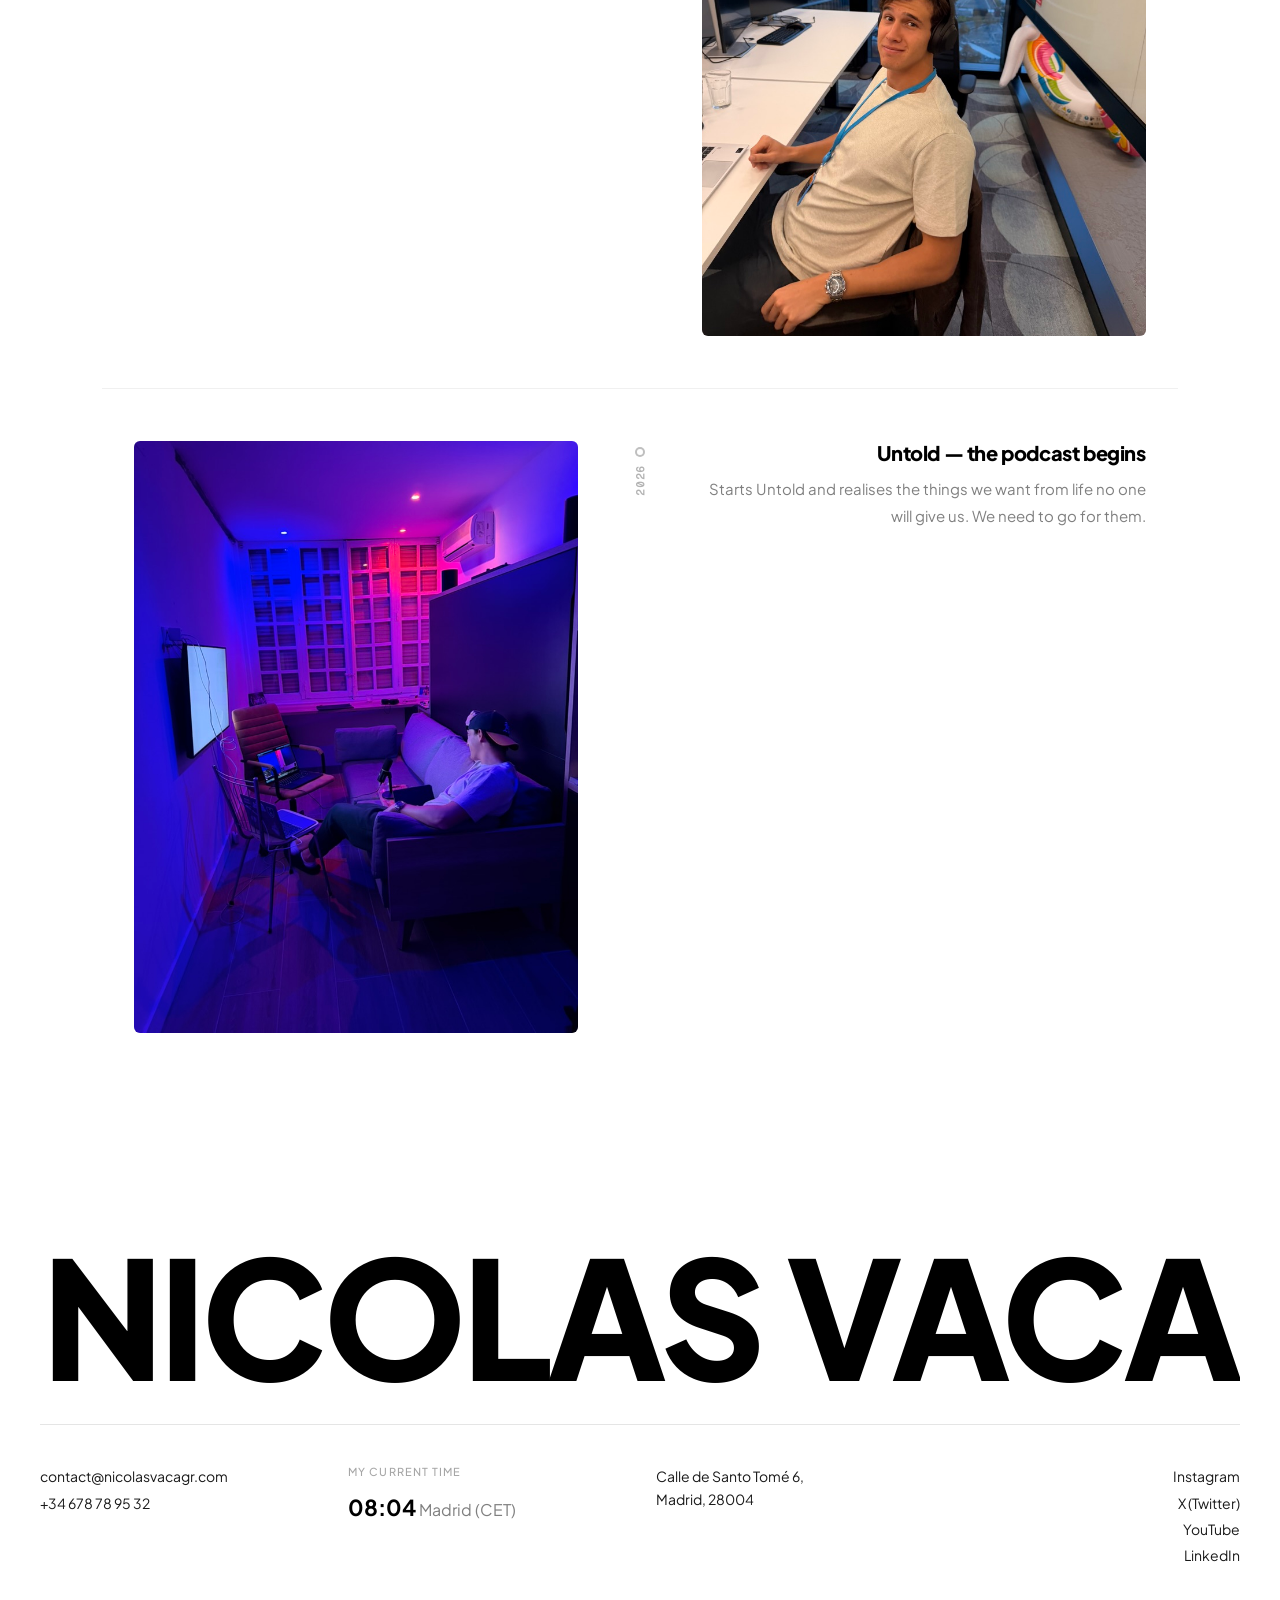
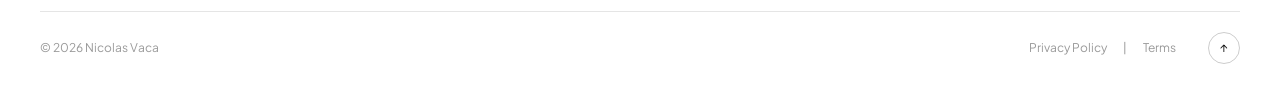
==== commit c0b5d604: "80%" ====
--- a/about.html
+++ b/about.html
@@ -206,27 +206,27 @@
 
     <div id="timeline">
 
-      <!-- 2003 — ODD -->
+      <!-- 2003 — ODD: text left, image right (horizontal) -->
       <div class="tl-entry odd">
         <div class="tl-text">
           <div class="tl-title">Born in Bogotá, Colombia</div>
           <div class="tl-desc">Born on the evening of June 14th, Nicolas is the youngest in a big family of five children. His parents, Viviana and Oscar, raised him in Bogotá surrounded by siblings, sport, and a strong sense of family.</div>
         </div>
         <div class="tl-spine"><div class="tl-dot"></div><div class="tl-year">2003</div></div>
-        <div class="tl-image-wrap"><div class="tl-image"><img src="images/2003.jpg" alt="2003"></div></div>
-      </div>
-
-      <!-- 2009 — EVEN -->
+        <div class="tl-image-wrap"><div class="tl-image" style="aspect-ratio:4/3;"><img src="images/2003" alt="2003"></div></div>
+      </div>
+
+      <!-- 2009 — EVEN: image left, text right -->
       <div class="tl-entry even">
         <div class="tl-text">
           <div class="tl-title">Colegio San Carlos, Bogotá</div>
           <div class="tl-desc">Starts school at Colegio San Carlos in Bogotá, where he would spend the next eleven years. Raised in a catholic institution, Nicolas learned early the value of discipline, hard work, and community.</div>
         </div>
         <div class="tl-spine"><div class="tl-dot"></div><div class="tl-year">2009</div></div>
-        <div class="tl-image-wrap"><div class="tl-image"><img src="images/2009.jpg" alt="2009"></div></div>
-      </div>
-
-      <!-- 2012–2019 — ODD -->
+        <div class="tl-image-wrap"><div class="tl-image"><img src="images/2009" alt="2009"></div></div>
+      </div>
+
+      <!-- 2012–2019 — ODD: text left, double image right -->
       <div class="tl-entry odd">
         <div class="tl-text">
           <div class="tl-title">The tennis years</div>
@@ -234,12 +234,12 @@
         </div>
         <div class="tl-spine"><div class="tl-dot"></div><div class="tl-year">2012–2019</div></div>
         <div class="tl-image-double">
-          <div class="tl-image"><img src="images/2012-1.jpg" alt="Tennis 1"></div>
-          <div class="tl-image"><img src="images/2012-2.jpg" alt="Tennis 2"></div>
-        </div>
-      </div>
-
-      <!-- 2020–2021 — EVEN -->
+          <div class="tl-image"><img src="images/2012-1" alt="Tennis 1"></div>
+          <div class="tl-image"><img src="images/2012-2" alt="Tennis 2"></div>
+        </div>
+      </div>
+
+      <!-- 2020–2021 — EVEN: double image left, text right -->
       <div class="tl-entry even">
         <div class="tl-text">
           <div class="tl-title">Rafa Nadal Academy, Manacor</div>
@@ -247,89 +247,89 @@
         </div>
         <div class="tl-spine"><div class="tl-dot"></div><div class="tl-year">2020–2021</div></div>
         <div class="tl-image-double">
-          <div class="tl-image"><img src="images/2020-1.jpg" alt="Rafa Nadal Academy 1"></div>
-          <div class="tl-image"><img src="images/2020-2.jpg" alt="Rafa Nadal Academy 2"></div>
-        </div>
-      </div>
-
-      <!-- 2021 — ODD -->
+          <div class="tl-image"><img src="images/2020-1" alt="Rafa Nadal Academy 1"></div>
+          <div class="tl-image"><img src="images/2020-2" alt="Rafa Nadal Academy 2"></div>
+        </div>
+      </div>
+
+      <!-- 2021 — ODD: text left, image right -->
       <div class="tl-entry odd">
         <div class="tl-text">
           <div class="tl-title">Economics degree, IE University — Madrid</div>
           <div class="tl-desc">Decides to stay in Spain to complete his undergraduate studies. He moves to Madrid and begins his Economics degree at IE University — a new chapter, a new city, and a new direction.</div>
         </div>
         <div class="tl-spine"><div class="tl-dot"></div><div class="tl-year">2021</div></div>
-        <div class="tl-image-wrap"><div class="tl-image"><img src="images/2021.jpg" alt="2021"></div></div>
-      </div>
-
-      <!-- 2023 half marathon — EVEN -->
+        <div class="tl-image-wrap"><div class="tl-image"><img src="images/2021" alt="2021"></div></div>
+      </div>
+
+      <!-- 2023 half marathon — EVEN: image left, text right -->
       <div class="tl-entry even">
         <div class="tl-text">
           <div class="tl-title">First race — Half Marathon</div>
           <div class="tl-desc">Completes his first ever race: a half marathon, finishing in 1:38:49. The first of many finish lines.</div>
         </div>
         <div class="tl-spine"><div class="tl-dot"></div><div class="tl-year">2023</div></div>
-        <div class="tl-image-wrap"><div class="tl-image"><img src="images/2023-1.jpg" alt="Half Marathon"></div></div>
-      </div>
-
-      <!-- 2023 SP Developments — ODD -->
+        <div class="tl-image-wrap"><div class="tl-image"><img src="images/2023-1" alt="Half Marathon"></div></div>
+      </div>
+
+      <!-- 2023 SP Developments — ODD: text left, image right (horizontal) -->
       <div class="tl-entry odd">
         <div class="tl-text">
           <div class="tl-title">First job — SP Developments, Miami</div>
           <div class="tl-desc">Works his first job with Miami-based real estate development company SP Developments, supporting the CEO in daily tasks. His first taste of how business is actually run.</div>
         </div>
         <div class="tl-spine"><div class="tl-dot"></div><div class="tl-year">2023</div></div>
-        <div class="tl-image-wrap"><div class="tl-image"><img src="images/2023-2.jpg" alt="SP Developments"></div></div>
-      </div>
-
-      <!-- 2024 Copenhagen — EVEN -->
+        <div class="tl-image-wrap"><div class="tl-image" style="aspect-ratio:4/3;"><img src="images/2023-2" alt="SP Developments"></div></div>
+      </div>
+
+      <!-- 2024 Copenhagen — EVEN: image left, text right -->
       <div class="tl-entry even">
         <div class="tl-text">
           <div class="tl-title">Copenhagen Marathon — on a whim</div>
           <div class="tl-desc">Spontaneously runs the Copenhagen Marathon during a weekend visit to friends in Denmark — with essentially no prior training. Classic.</div>
         </div>
         <div class="tl-spine"><div class="tl-dot"></div><div class="tl-year">2024</div></div>
-        <div class="tl-image-wrap"><div class="tl-image"><img src="images/2024-1.jpg" alt="Copenhagen Marathon"></div></div>
-      </div>
-
-      <!-- 2024 AWS — ODD -->
+        <div class="tl-image-wrap"><div class="tl-image"><img src="images/2024-1" alt="Copenhagen Marathon"></div></div>
+      </div>
+
+      <!-- 2024 AWS — ODD: text left, image right -->
       <div class="tl-entry odd">
         <div class="tl-text">
           <div class="tl-title">AWS Internship</div>
           <div class="tl-desc">Spends the summer interning at Amazon Web Services. The corporate and Big Tech world had an unexpected impact on his career direction — making tech a serious option where wealth management and real estate had previously dominated.</div>
         </div>
         <div class="tl-spine"><div class="tl-dot"></div><div class="tl-year">2024</div></div>
-        <div class="tl-image-wrap"><div class="tl-image"><img src="images/2024-2.jpg" alt="AWS Internship"></div></div>
-      </div>
-
-      <!-- 2025 Hyrox — EVEN -->
+        <div class="tl-image-wrap"><div class="tl-image"><img src="images/2024-2" alt="AWS Internship"></div></div>
+      </div>
+
+      <!-- 2025 Hyrox — EVEN: image left, text right -->
       <div class="tl-entry even">
         <div class="tl-text">
           <div class="tl-title">Hyrox Doubles, Málaga</div>
           <div class="tl-desc">Competes in a Hyrox doubles race with his best friend and brother Juan in Málaga, Spain. They cross the finish line in 1:01:52.</div>
         </div>
         <div class="tl-spine"><div class="tl-dot"></div><div class="tl-year">2025</div></div>
-        <div class="tl-image-wrap"><div class="tl-image"><img src="images/2025-1.jpg" alt="Hyrox Málaga"></div></div>
-      </div>
-
-      <!-- 2025 Graduation — ODD -->
+        <div class="tl-image-wrap"><div class="tl-image"><img src="images/2025-1" alt="Hyrox Málaga"></div></div>
+      </div>
+
+      <!-- 2025 Graduation — ODD: text left, image right -->
       <div class="tl-entry odd">
         <div class="tl-text">
           <div class="tl-title">Dean's List graduate · AWS full time</div>
           <div class="tl-desc">Graduates from his Economics degree as part of the Dean's List — the top of his class. Transitions directly into a full-time role at Amazon Web Services.</div>
         </div>
         <div class="tl-spine"><div class="tl-dot"></div><div class="tl-year">2025</div></div>
-        <div class="tl-image-wrap"><div class="tl-image"><img src="images/2025-2.jpg" alt="Graduation"></div></div>
-      </div>
-
-      <!-- 2026 Untold — EVEN -->
+        <div class="tl-image-wrap"><div class="tl-image"><img src="images/2025-2" alt="Graduation"></div></div>
+      </div>
+
+      <!-- 2026 Untold — EVEN: image left, text right -->
       <div class="tl-entry even">
         <div class="tl-text">
           <div class="tl-title">Untold — the podcast begins</div>
           <div class="tl-desc">Starts Untold and realises the things we want from life no one will give us. We need to go for them.</div>
         </div>
         <div class="tl-spine"><div class="tl-dot"></div><div class="tl-year">2026</div></div>
-        <div class="tl-image-wrap"><div class="tl-image"><img src="images/2026.jpg" alt="Untold Podcast"></div></div>
+        <div class="tl-image-wrap"><div class="tl-image"><img src="images/2026" alt="Untold Podcast"></div></div>
       </div>
 
     </div>
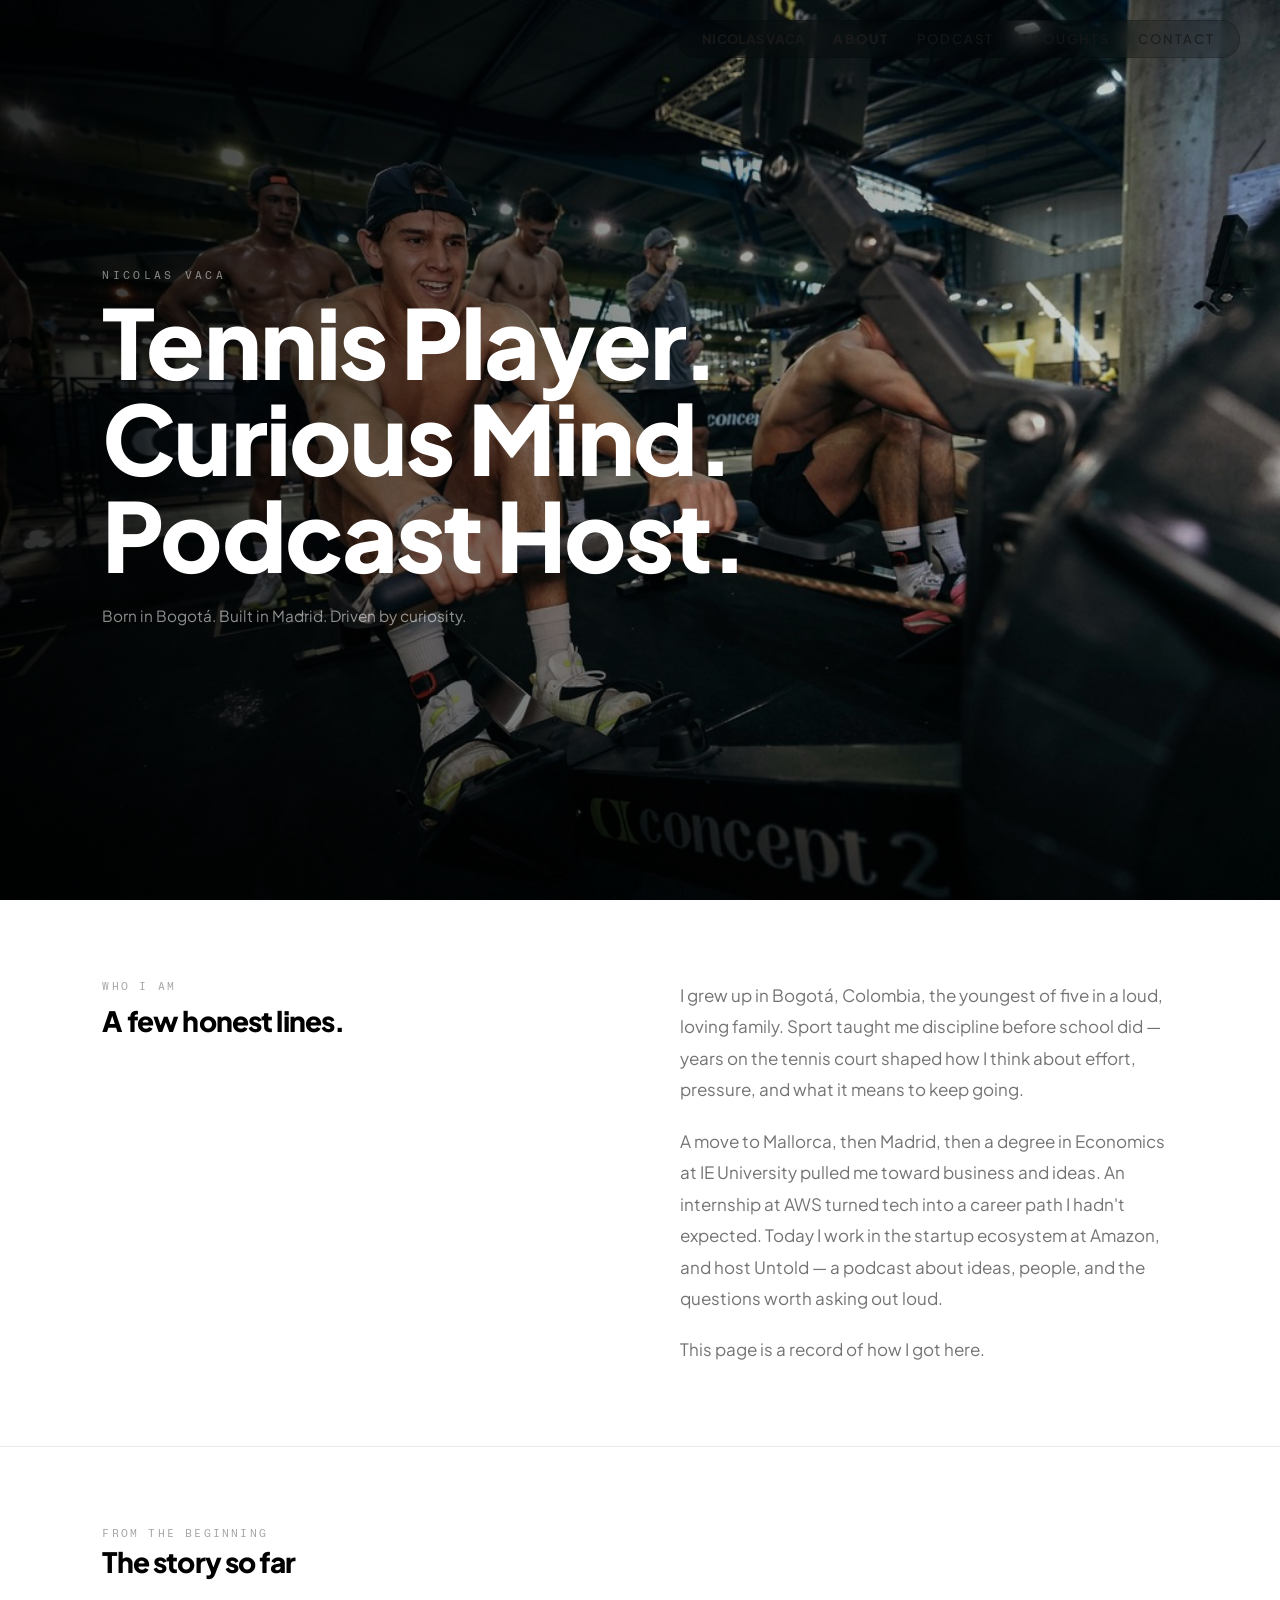
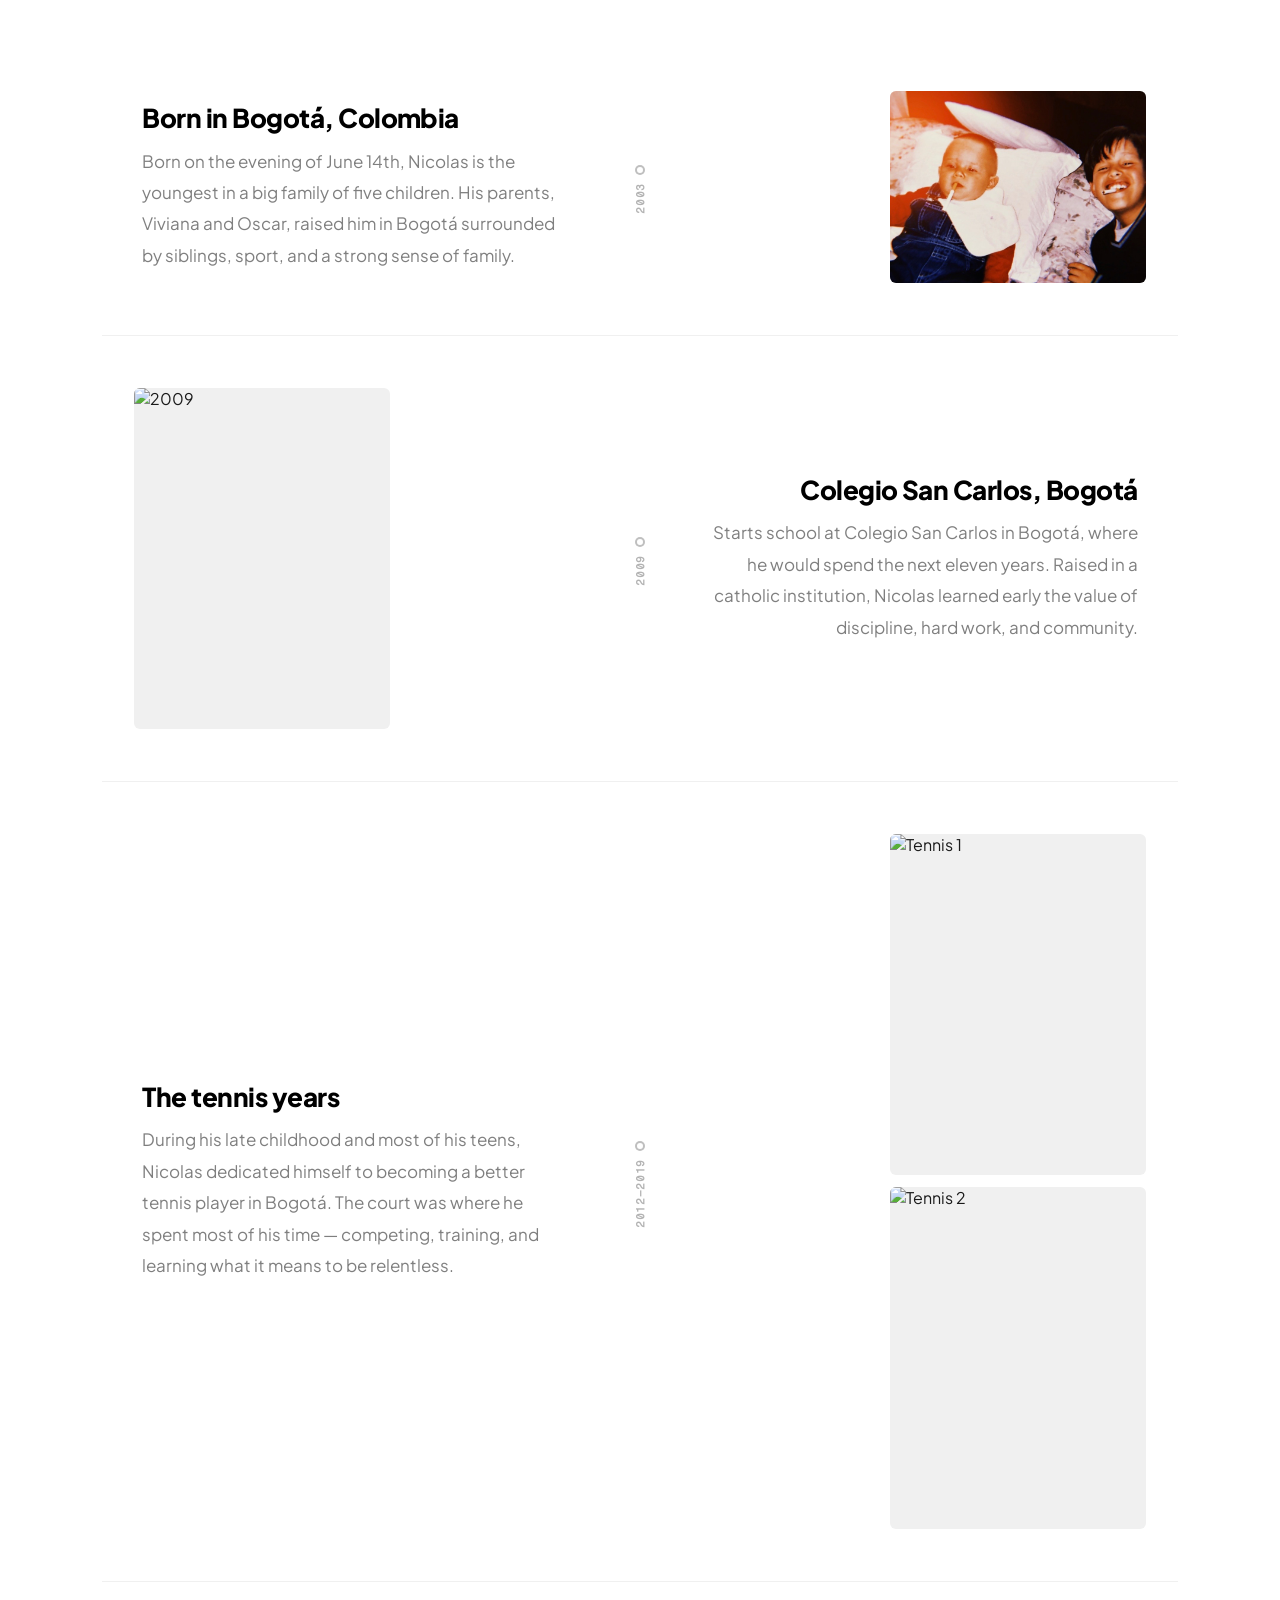
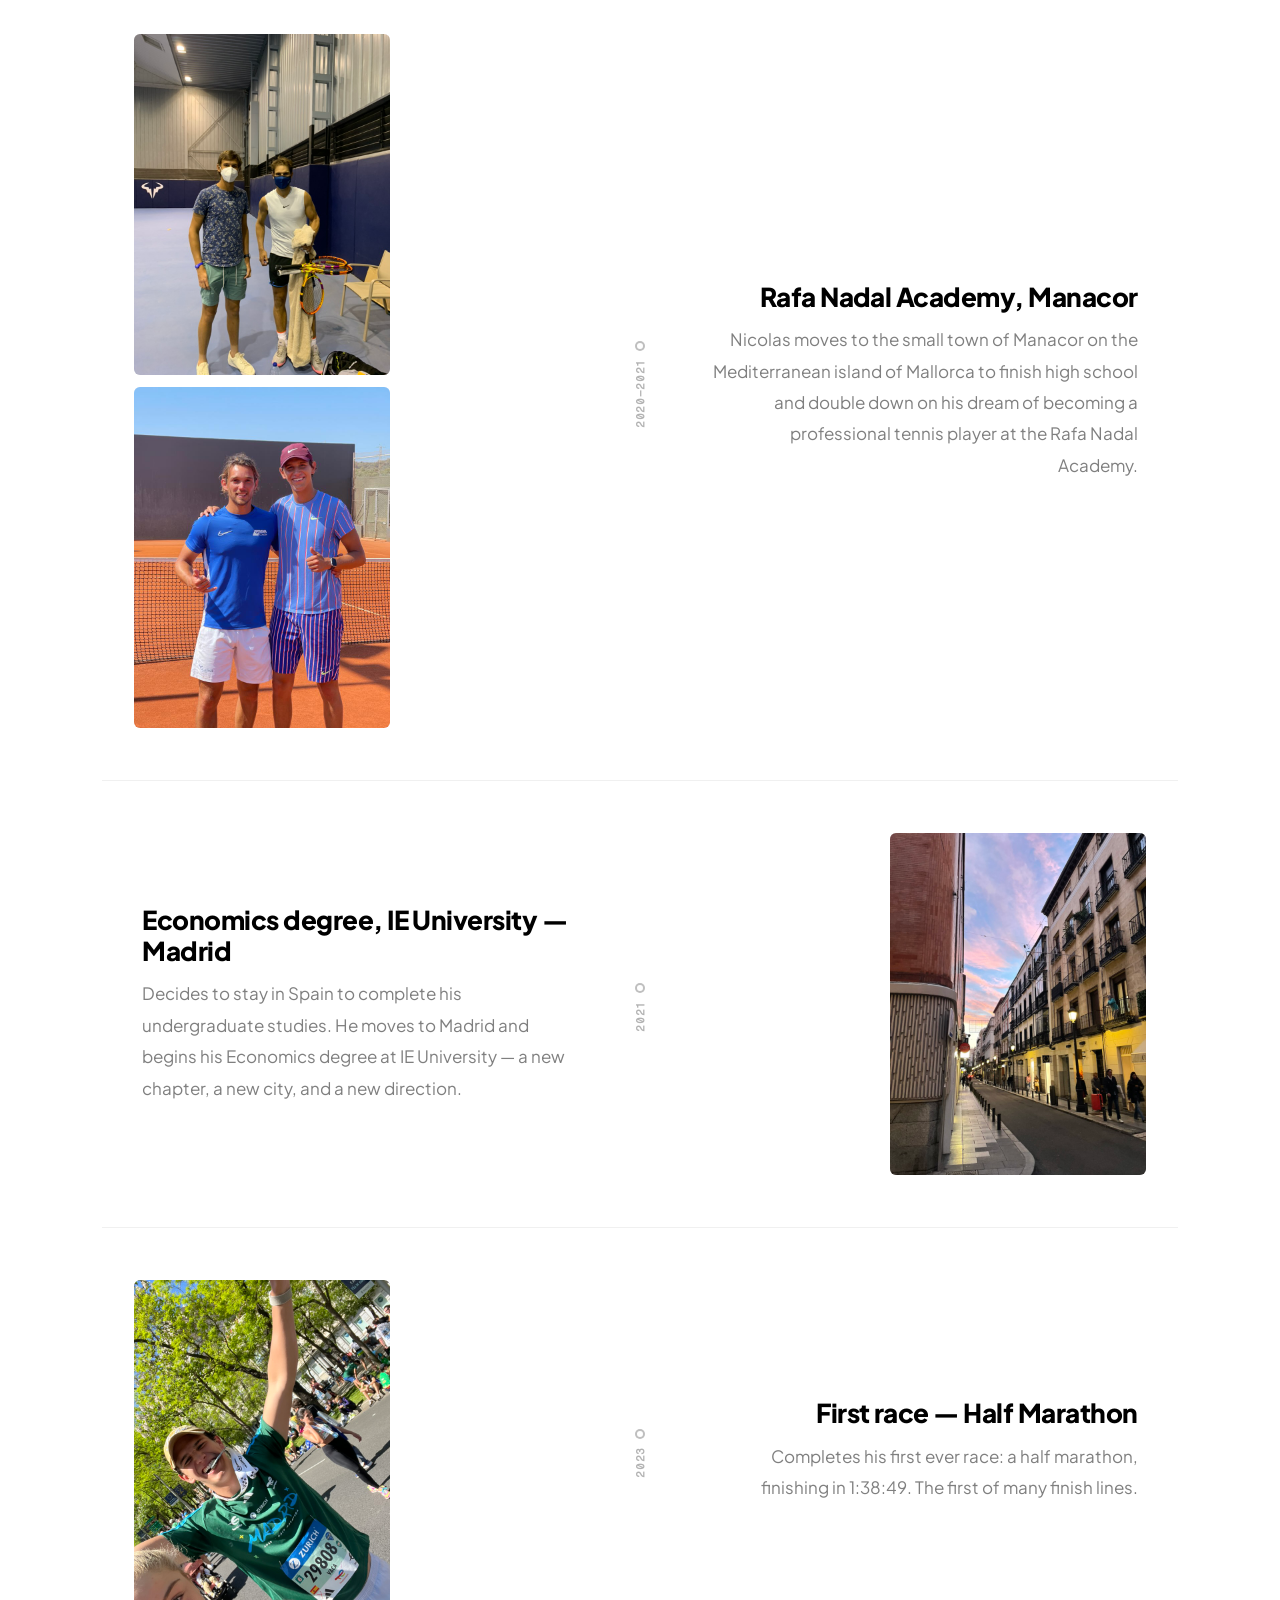
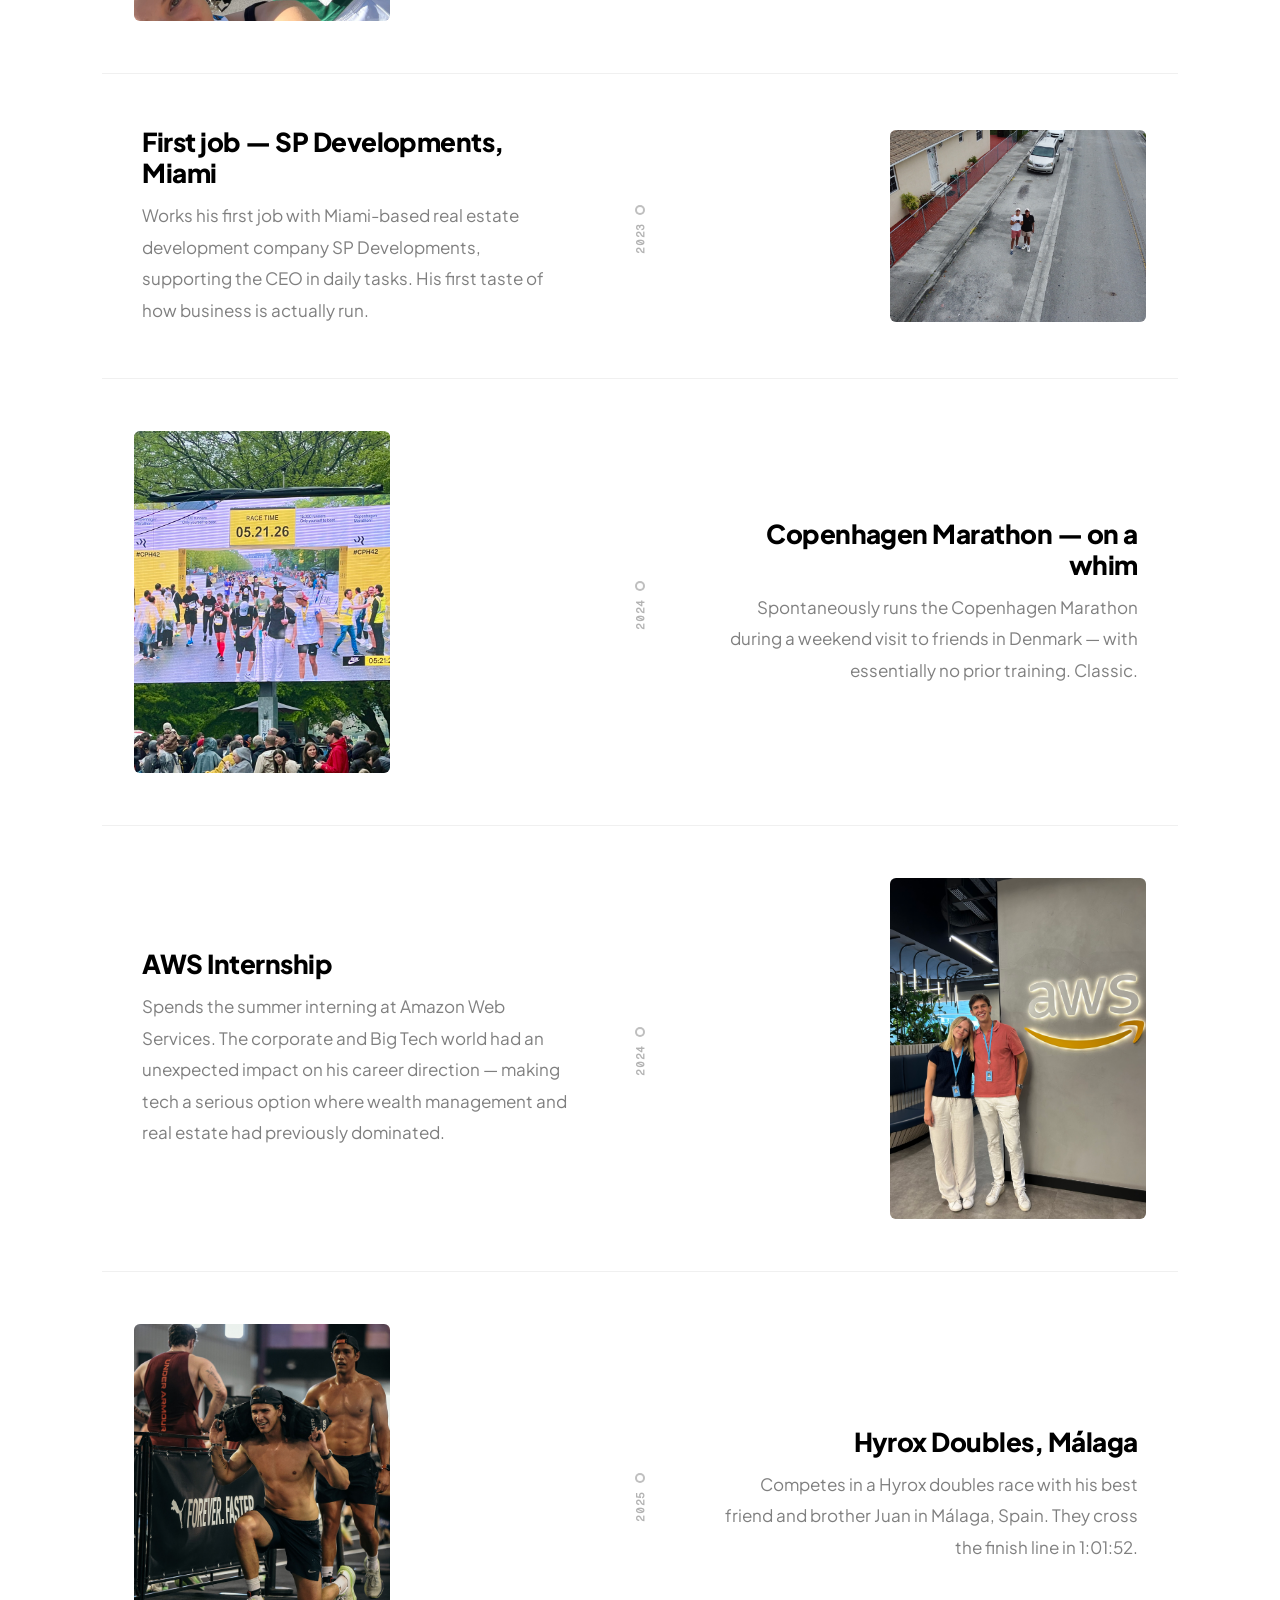
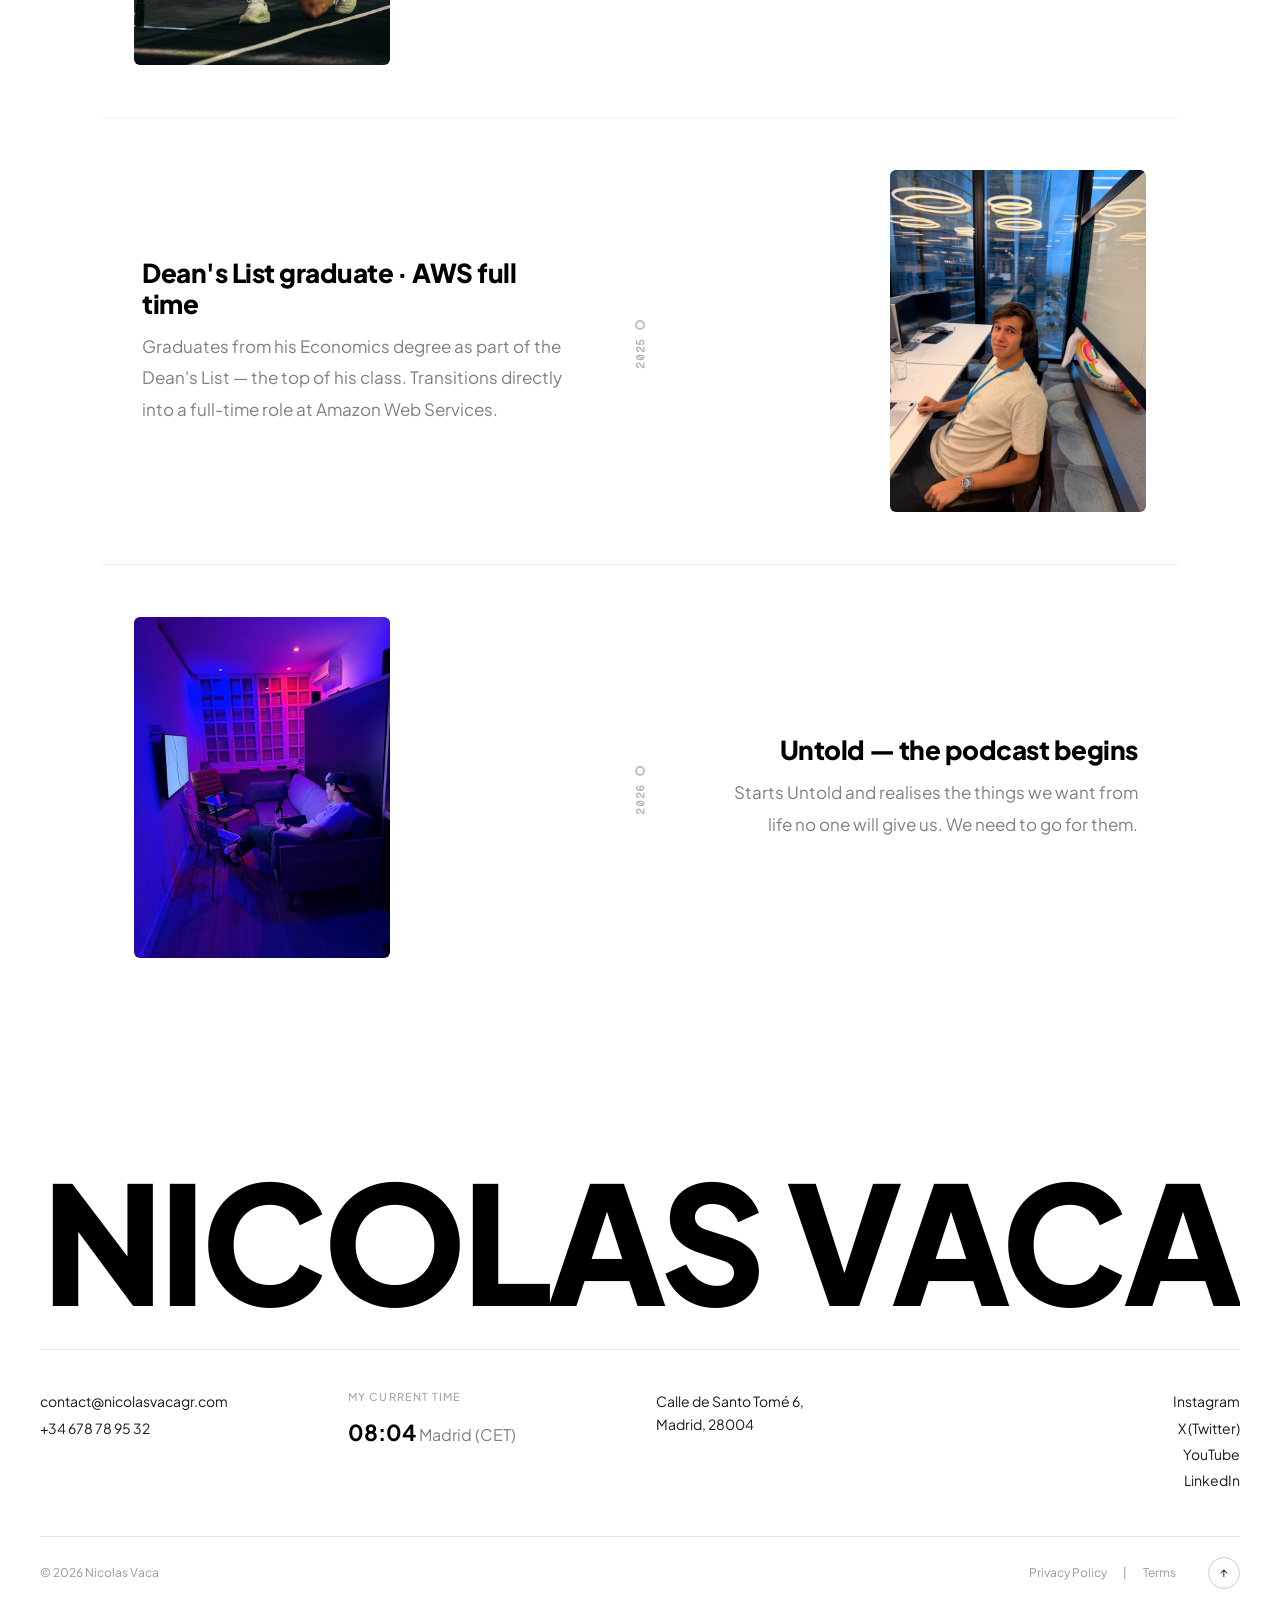
==== commit 8a864501: "85%" ====
--- a/about.html
+++ b/about.html
@@ -73,7 +73,7 @@
     .tl-entry {
       display: grid;
       grid-template-columns: 1fr 60px 1fr;
-      gap: 0; align-items: start;
+      gap: 0; align-items: center;
       padding: 52px 0;
       border-bottom: 1px solid rgba(0,0,0,0.06);
       position: relative;
@@ -98,12 +98,12 @@
     .tl-entry:hover .tl-dot { background: #000; border-color: #000; }
 
     .tl-text {
-      display: flex; flex-direction: column; gap: 10px; padding: 0 32px;
-    }
-    .tl-title { font-size: 20px; font-weight: 800; letter-spacing: -0.02em; color: #000; line-height: 1.2; }
-    .tl-desc { font-size: 15px; line-height: 1.8; color: rgba(0,0,0,0.5); }
-
-    .tl-image-wrap { padding: 0 32px; }
+      display: flex; flex-direction: column; gap: 12px; padding: 0 40px;
+    }
+    .tl-title { font-size: 26px; font-weight: 800; letter-spacing: -0.02em; color: #000; line-height: 1.2; }
+    .tl-desc { font-size: 17px; line-height: 1.85; color: rgba(0,0,0,0.5); }
+
+    .tl-image-wrap { padding: 0 32px; max-width: 320px; width: 100%; }
     .tl-image {
       border-radius: 6px; overflow: hidden;
       background: #f0f0f0; aspect-ratio: 3/4; width: 100%;
@@ -115,20 +115,20 @@
     }
     .tl-entry:hover .tl-image img { transform: scale(1.03); }
 
-    .tl-image-double { display: flex; flex-direction: column; gap: 12px; padding: 0 32px; }
+    .tl-image-double { display: flex; flex-direction: column; gap: 12px; padding: 0 32px; max-width: 320px; width: 100%; }
     .tl-image-double .tl-image { aspect-ratio: 3/4; }
 
     /* ODD: text left, image right */
     .tl-entry.odd .tl-text { order: 1; text-align: left; }
     .tl-entry.odd .tl-spine { order: 2; }
     .tl-entry.odd .tl-image-wrap,
-    .tl-entry.odd .tl-image-double { order: 3; }
+    .tl-entry.odd .tl-image-double { order: 3; margin-left: auto; }
 
     /* EVEN: image left, text right */
     .tl-entry.even .tl-text { order: 3; text-align: right; align-items: flex-end; }
     .tl-entry.even .tl-spine { order: 2; }
     .tl-entry.even .tl-image-wrap,
-    .tl-entry.even .tl-image-double { order: 1; }
+    .tl-entry.even .tl-image-double { order: 1; margin-right: auto; }
 
     /* ─── RESPONSIVE ─── */
     @media (max-width: 900px) {
@@ -148,7 +148,7 @@
       .tl-entry.odd .tl-image-wrap,
       .tl-entry.even .tl-image-wrap,
       .tl-entry.odd .tl-image-double,
-      .tl-entry.even .tl-image-double { order: 3; grid-column: 2; padding: 12px 0 0 20px; }
+      .tl-entry.even .tl-image-double { order: 3; grid-column: 2; padding: 12px 0 0 20px; max-width: 100%; margin: 0; }
     }
     @media (max-width: 600px) {
       #about-intro { padding: 60px 6%; }
@@ -206,7 +206,7 @@
 
     <div id="timeline">
 
-      <!-- 2003 — ODD: text left, image right (horizontal) -->
+      <!-- 2003 — ODD -->
       <div class="tl-entry odd">
         <div class="tl-text">
           <div class="tl-title">Born in Bogotá, Colombia</div>
@@ -216,7 +216,7 @@
         <div class="tl-image-wrap"><div class="tl-image" style="aspect-ratio:4/3;"><img src="images/2003" alt="2003"></div></div>
       </div>
 
-      <!-- 2009 — EVEN: image left, text right -->
+      <!-- 2009 — EVEN -->
       <div class="tl-entry even">
         <div class="tl-text">
           <div class="tl-title">Colegio San Carlos, Bogotá</div>
@@ -226,7 +226,7 @@
         <div class="tl-image-wrap"><div class="tl-image"><img src="images/2009" alt="2009"></div></div>
       </div>
 
-      <!-- 2012–2019 — ODD: text left, double image right -->
+      <!-- 2012–2019 — ODD -->
       <div class="tl-entry odd">
         <div class="tl-text">
           <div class="tl-title">The tennis years</div>
@@ -239,7 +239,7 @@
         </div>
       </div>
 
-      <!-- 2020–2021 — EVEN: double image left, text right -->
+      <!-- 2020–2021 — EVEN -->
       <div class="tl-entry even">
         <div class="tl-text">
           <div class="tl-title">Rafa Nadal Academy, Manacor</div>
@@ -252,7 +252,7 @@
         </div>
       </div>
 
-      <!-- 2021 — ODD: text left, image right -->
+      <!-- 2021 — ODD -->
       <div class="tl-entry odd">
         <div class="tl-text">
           <div class="tl-title">Economics degree, IE University — Madrid</div>
@@ -262,7 +262,7 @@
         <div class="tl-image-wrap"><div class="tl-image"><img src="images/2021" alt="2021"></div></div>
       </div>
 
-      <!-- 2023 half marathon — EVEN: image left, text right -->
+      <!-- 2023 half marathon — EVEN -->
       <div class="tl-entry even">
         <div class="tl-text">
           <div class="tl-title">First race — Half Marathon</div>
@@ -272,7 +272,7 @@
         <div class="tl-image-wrap"><div class="tl-image"><img src="images/2023-1" alt="Half Marathon"></div></div>
       </div>
 
-      <!-- 2023 SP Developments — ODD: text left, image right (horizontal) -->
+      <!-- 2023 SP Developments — ODD -->
       <div class="tl-entry odd">
         <div class="tl-text">
           <div class="tl-title">First job — SP Developments, Miami</div>
@@ -282,7 +282,7 @@
         <div class="tl-image-wrap"><div class="tl-image" style="aspect-ratio:4/3;"><img src="images/2023-2" alt="SP Developments"></div></div>
       </div>
 
-      <!-- 2024 Copenhagen — EVEN: image left, text right -->
+      <!-- 2024 Copenhagen — EVEN -->
       <div class="tl-entry even">
         <div class="tl-text">
           <div class="tl-title">Copenhagen Marathon — on a whim</div>
@@ -292,7 +292,7 @@
         <div class="tl-image-wrap"><div class="tl-image"><img src="images/2024-1" alt="Copenhagen Marathon"></div></div>
       </div>
 
-      <!-- 2024 AWS — ODD: text left, image right -->
+      <!-- 2024 AWS — ODD -->
       <div class="tl-entry odd">
         <div class="tl-text">
           <div class="tl-title">AWS Internship</div>
@@ -302,7 +302,7 @@
         <div class="tl-image-wrap"><div class="tl-image"><img src="images/2024-2" alt="AWS Internship"></div></div>
       </div>
 
-      <!-- 2025 Hyrox — EVEN: image left, text right -->
+      <!-- 2025 Hyrox — EVEN -->
       <div class="tl-entry even">
         <div class="tl-text">
           <div class="tl-title">Hyrox Doubles, Málaga</div>
@@ -312,7 +312,7 @@
         <div class="tl-image-wrap"><div class="tl-image"><img src="images/2025-1" alt="Hyrox Málaga"></div></div>
       </div>
 
-      <!-- 2025 Graduation — ODD: text left, image right -->
+      <!-- 2025 Graduation — ODD -->
       <div class="tl-entry odd">
         <div class="tl-text">
           <div class="tl-title">Dean's List graduate · AWS full time</div>
@@ -322,7 +322,7 @@
         <div class="tl-image-wrap"><div class="tl-image"><img src="images/2025-2" alt="Graduation"></div></div>
       </div>
 
-      <!-- 2026 Untold — EVEN: image left, text right -->
+      <!-- 2026 Untold — EVEN -->
       <div class="tl-entry even">
         <div class="tl-text">
           <div class="tl-title">Untold — the podcast begins</div>
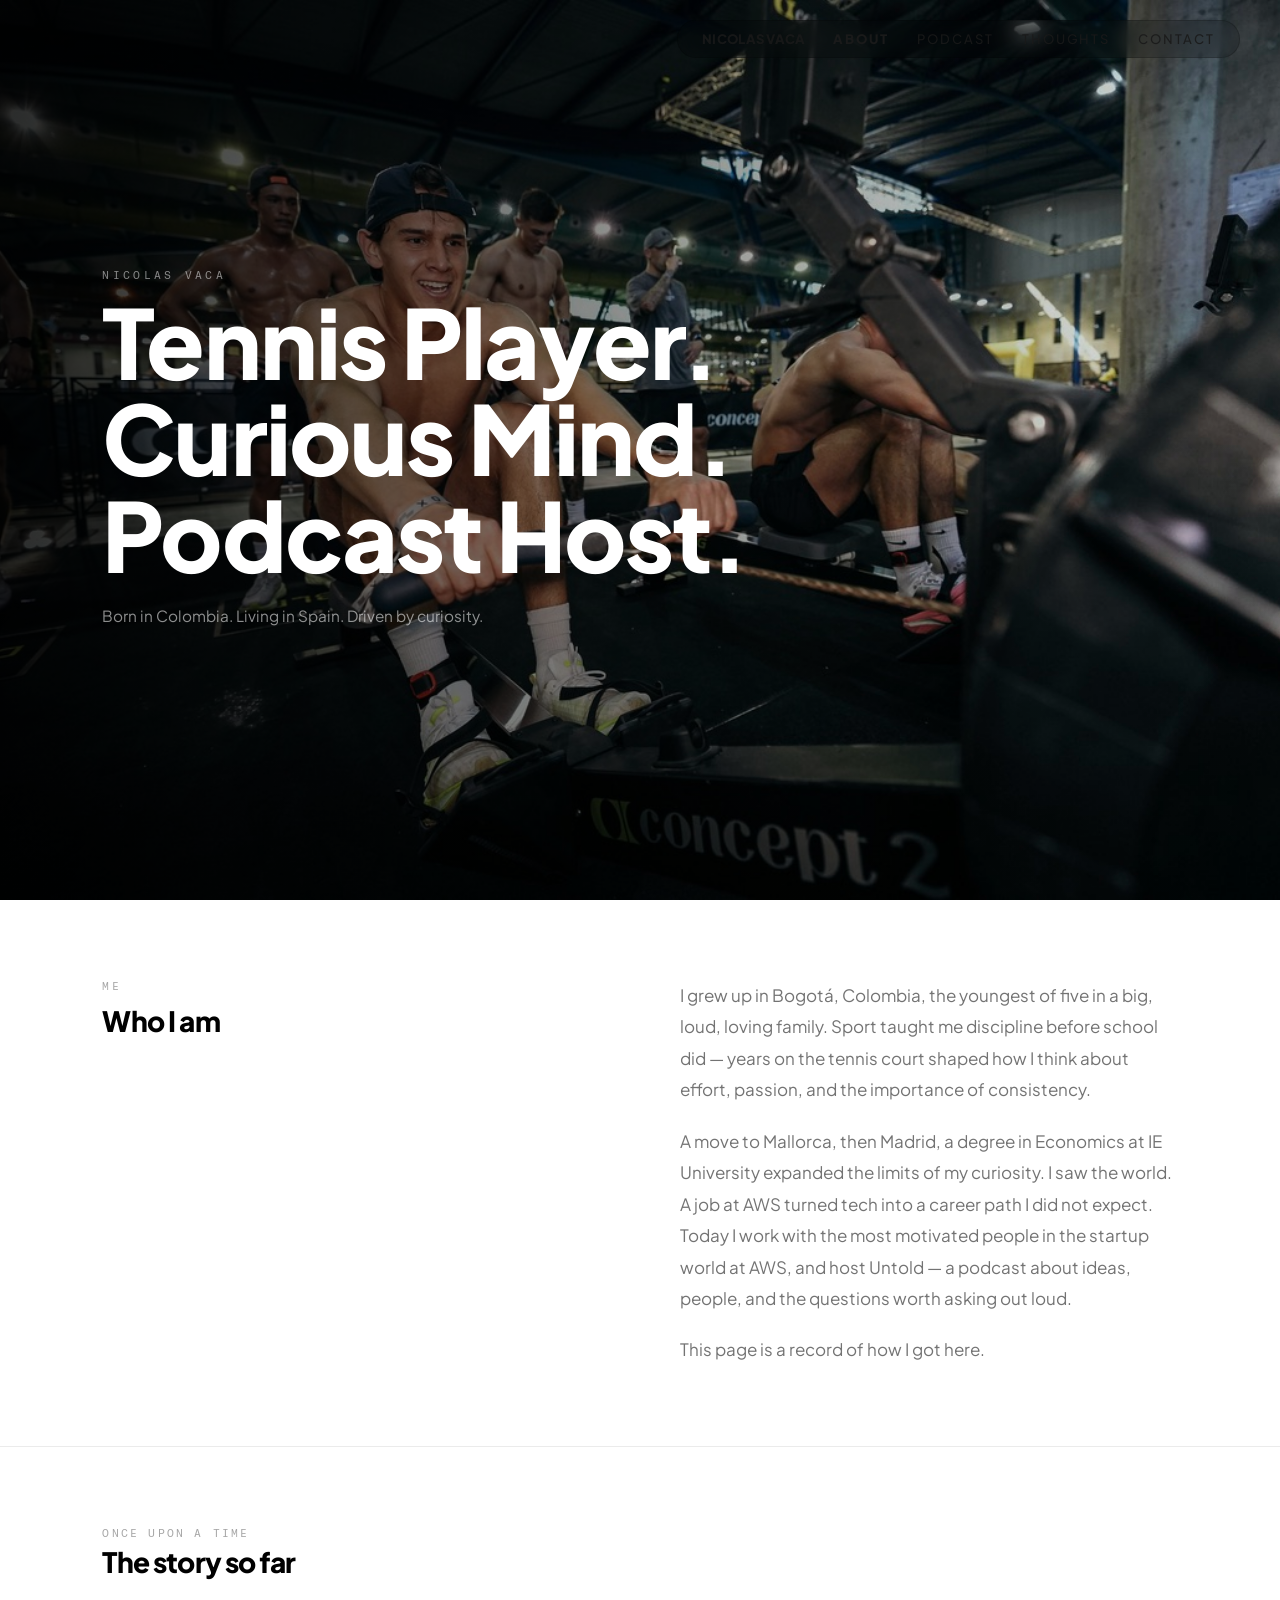
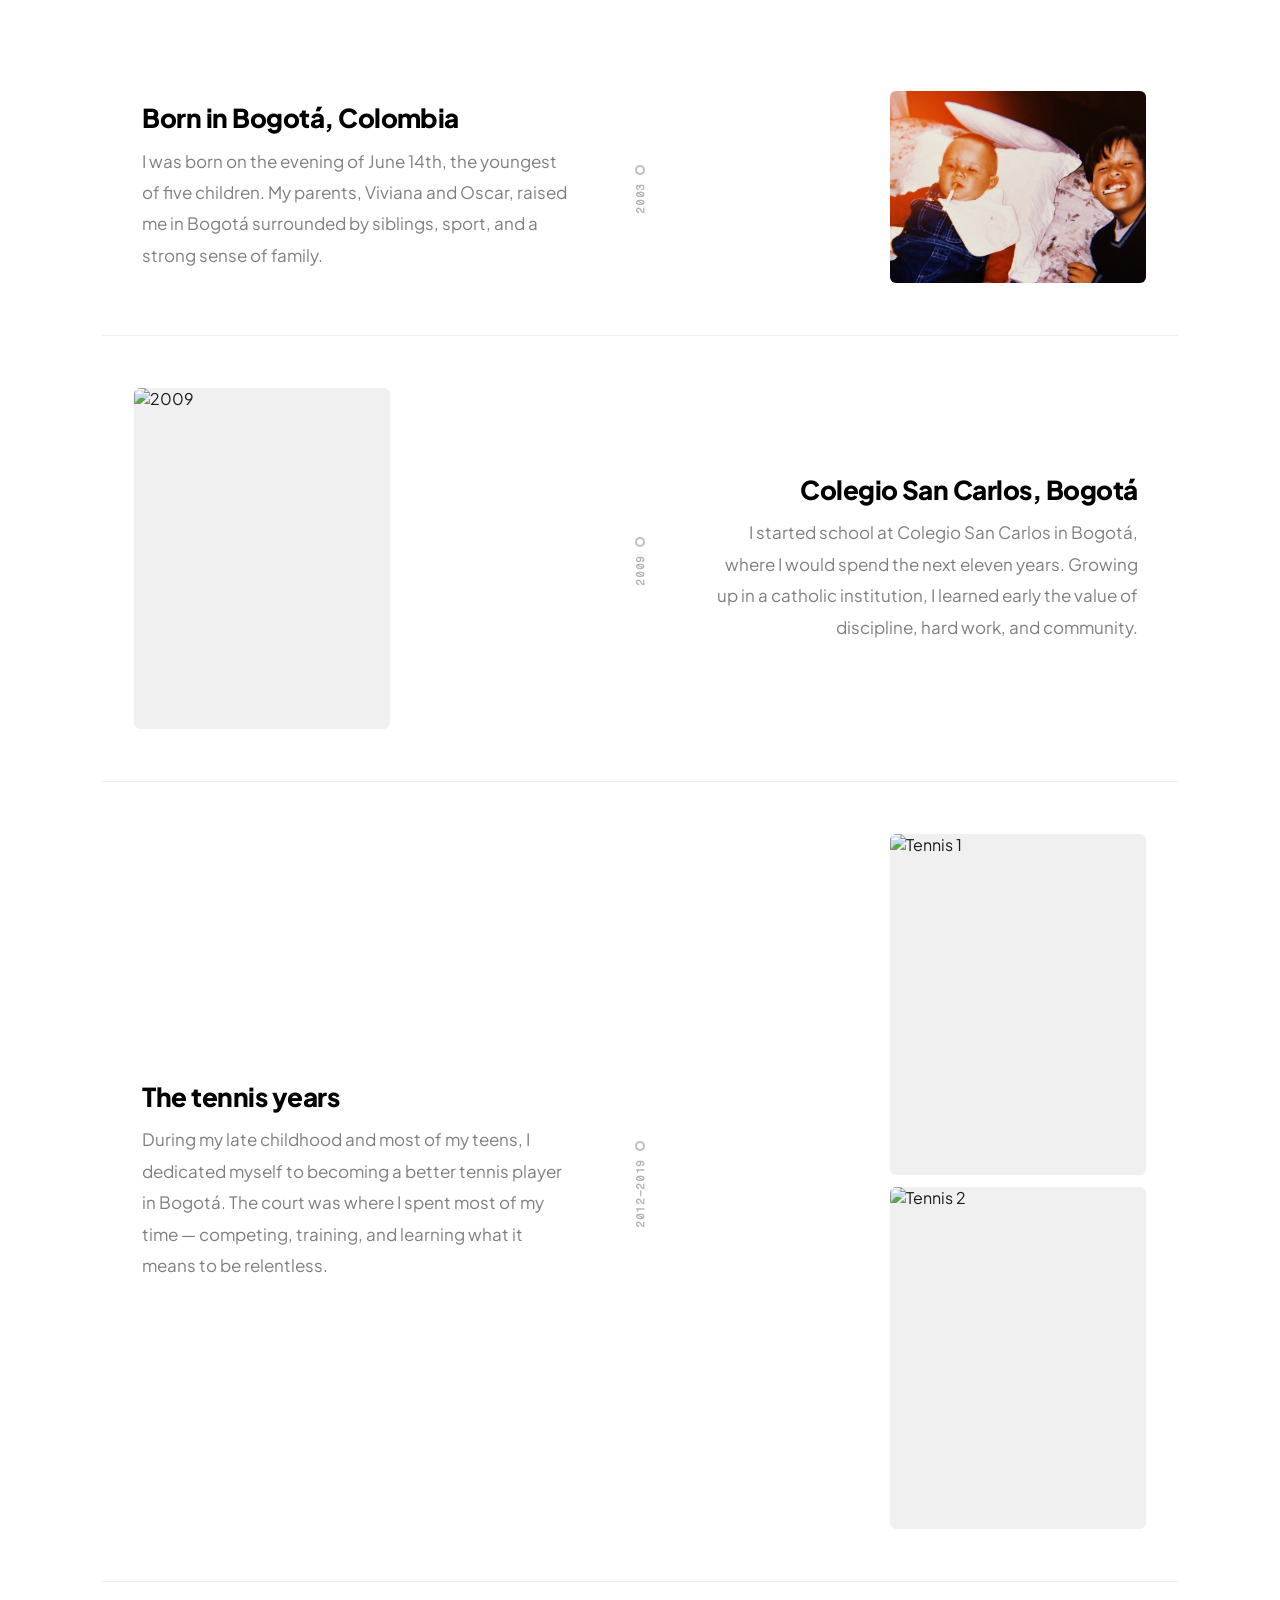
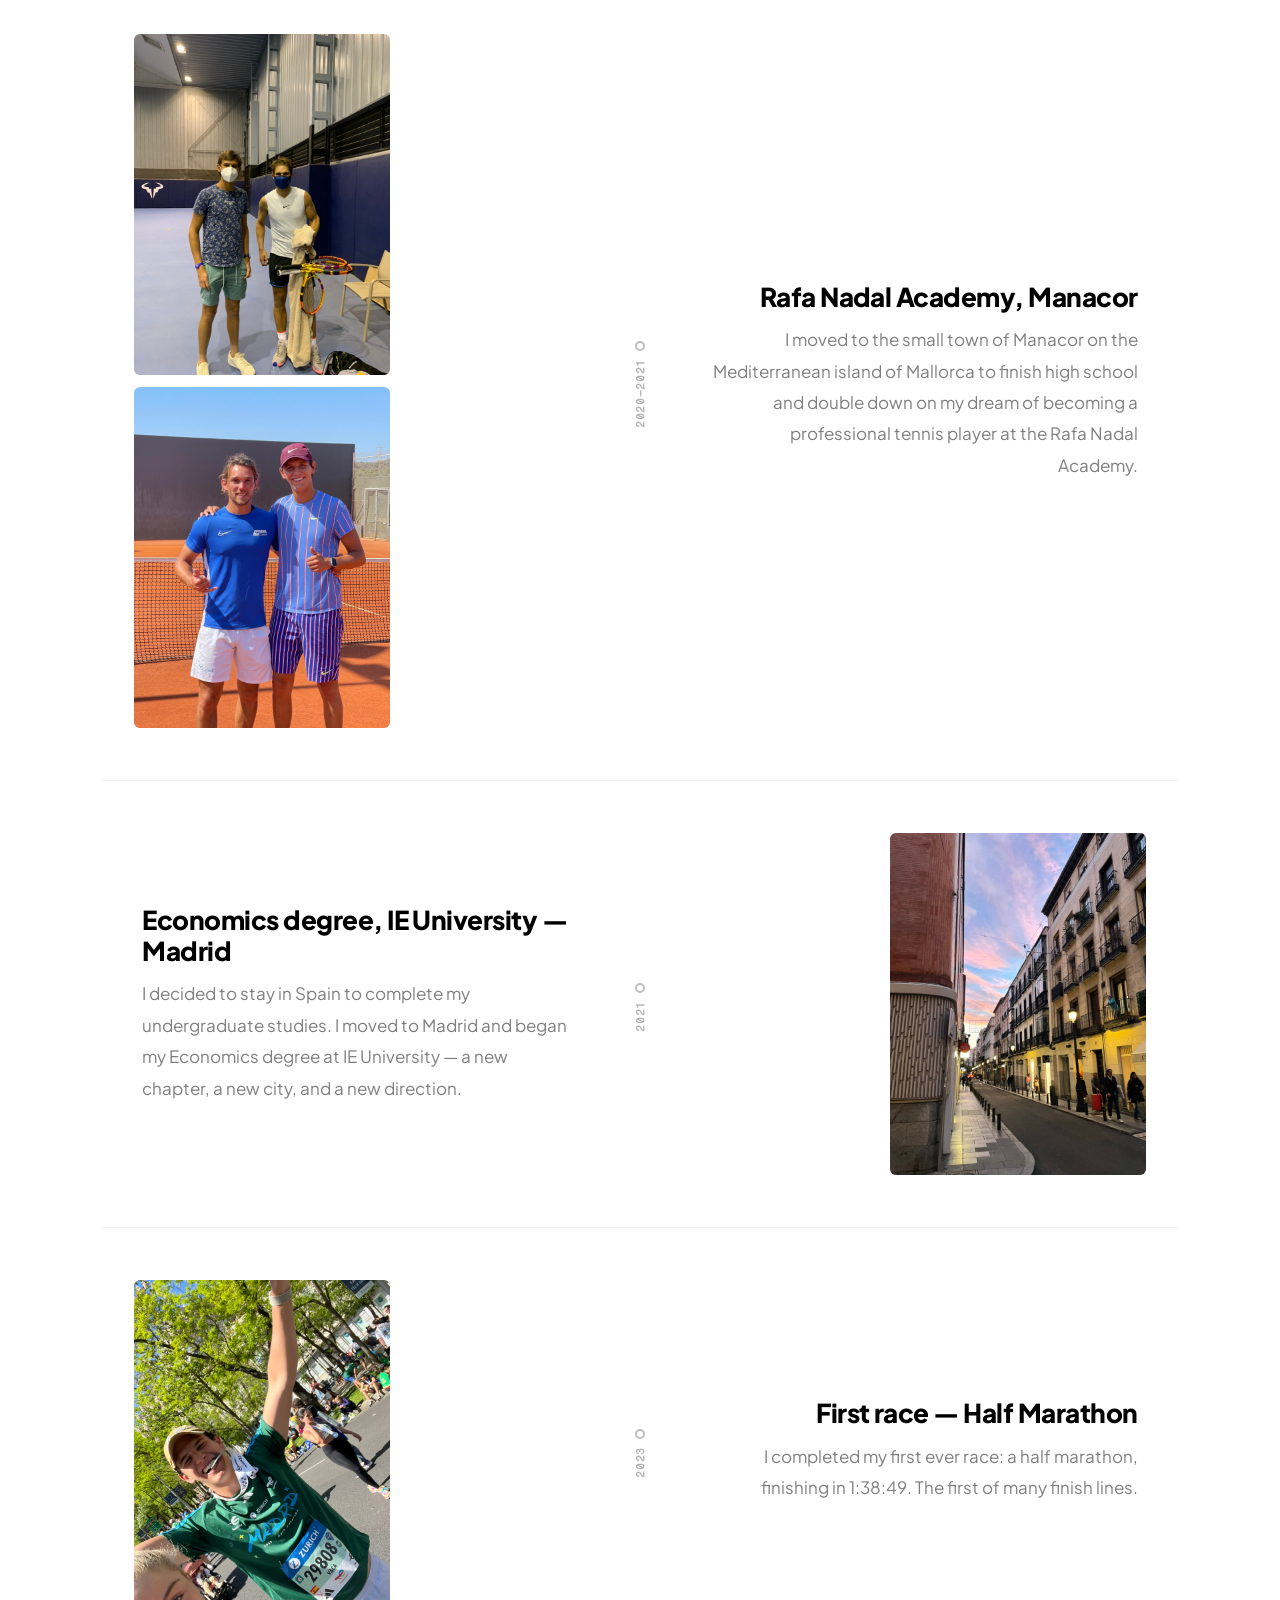
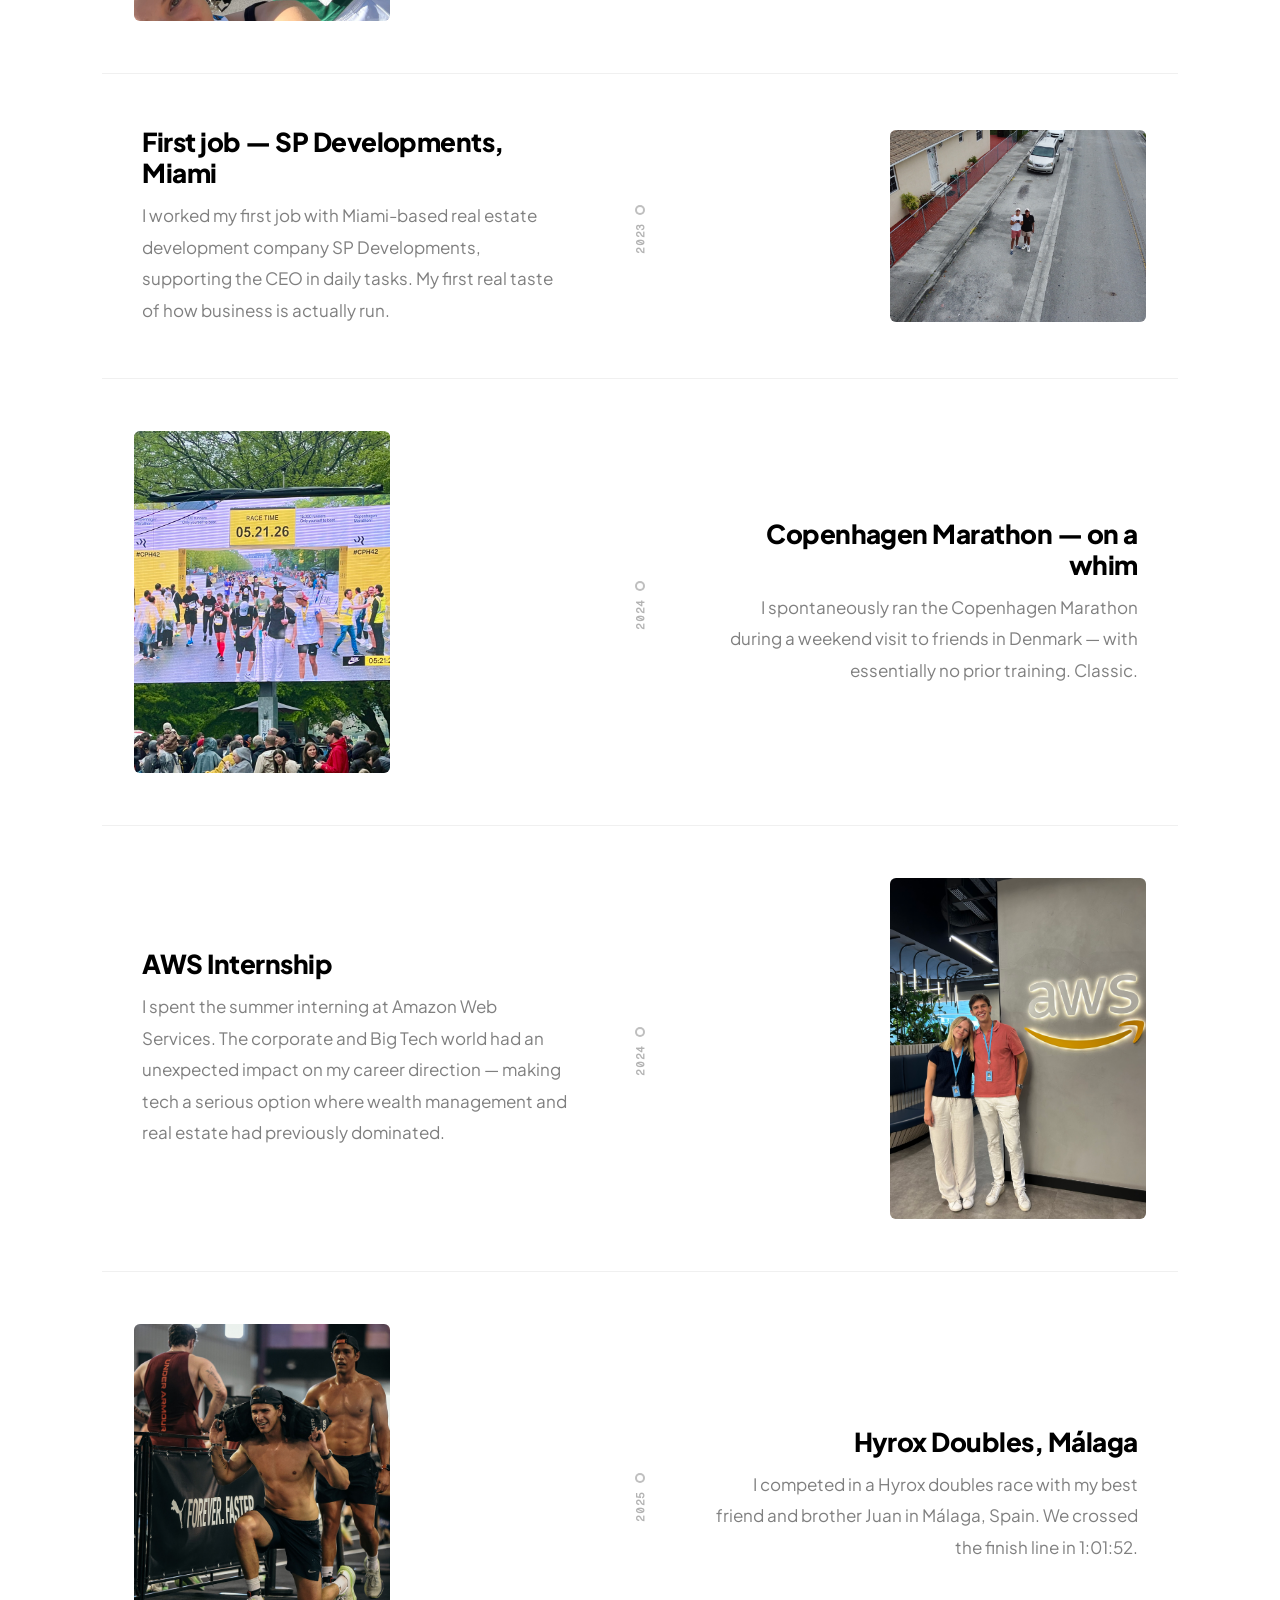
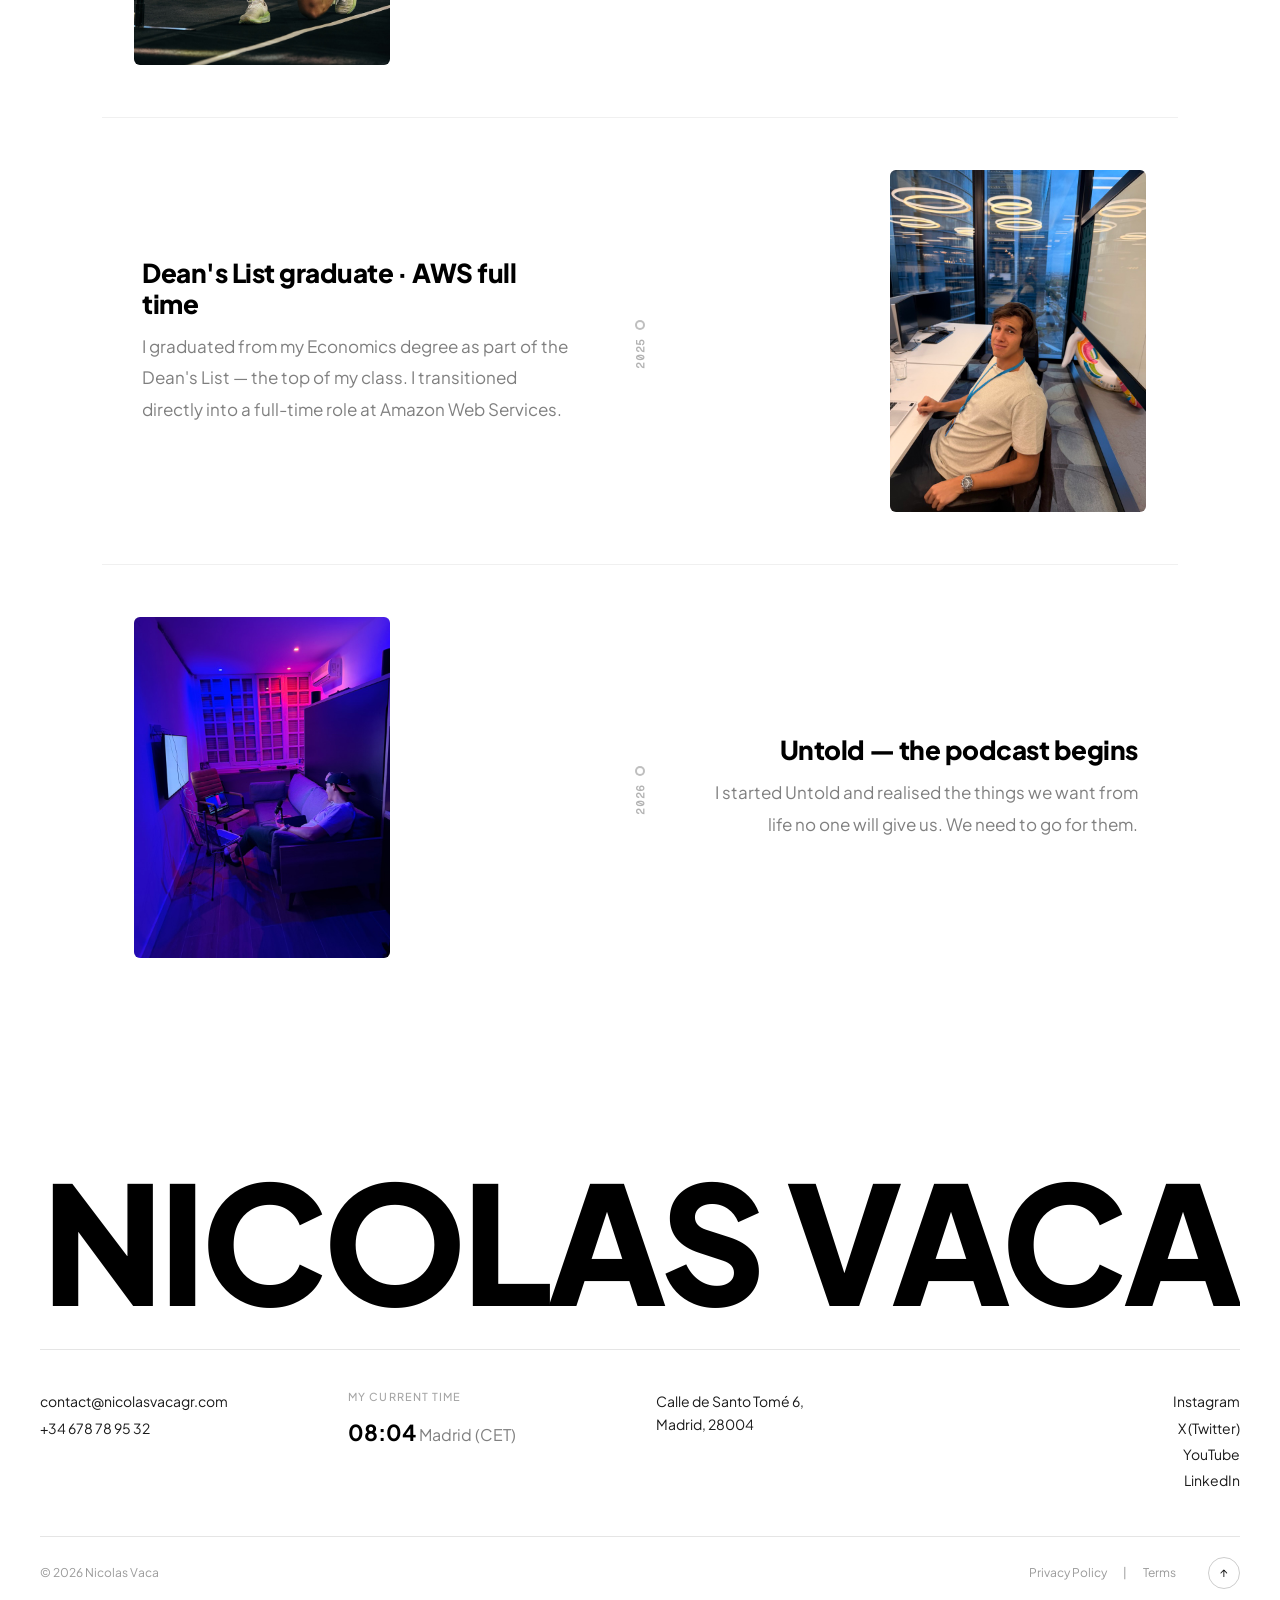
==== commit b3652d3a: "90%" ====
--- a/about.html
+++ b/about.html
@@ -180,19 +180,19 @@
       <span class="hero-identity-line">Tennis Player.</span>
       <span class="hero-identity-line">Curious Mind.</span>
       <span class="hero-identity-line">Podcast Host.</span>
-      <p id="about-hero-sub">Born in Bogotá. Built in Madrid. Driven by curiosity.</p>
+      <p id="about-hero-sub">Born in Colombia. Living in Spain. Driven by curiosity.</p>
     </div>
   </section>
 
   <!-- ─── INTRO ─── -->
   <section id="about-intro">
     <div id="about-intro-left">
-      <div class="section-label">Who I am</div>
-      <div class="section-title">A few honest lines.</div>
+      <div class="section-label">Me</div>
+      <div class="section-title">Who I am</div>
     </div>
     <div id="about-intro-right">
-      <p>I grew up in Bogotá, Colombia, the youngest of five in a loud, loving family. Sport taught me discipline before school did — years on the tennis court shaped how I think about effort, pressure, and what it means to keep going.</p>
-      <p>A move to Mallorca, then Madrid, then a degree in Economics at IE University pulled me toward business and ideas. An internship at AWS turned tech into a career path I hadn't expected. Today I work in the startup ecosystem at Amazon, and host Untold — a podcast about ideas, people, and the questions worth asking out loud.</p>
+      <p>I grew up in Bogotá, Colombia, the youngest of five in a big, loud, loving family. Sport taught me discipline before school did — years on the tennis court shaped how I think about effort, passion, and the importance of consistency.</p>
+      <p>A move to Mallorca, then Madrid, a degree in Economics at IE University expanded the limits of my curiosity. I saw the world. A job at AWS turned tech into a career path I did not expect. Today I work with the most motivated people in the startup world at AWS, and host Untold — a podcast about ideas, people, and the questions worth asking out loud.</p>
       <p>This page is a record of how I got here.</p>
     </div>
   </section>
@@ -200,7 +200,7 @@
   <!-- ─── TIMELINE ─── -->
   <section id="timeline-section">
     <div id="timeline-header">
-      <div class="section-label">From the beginning</div>
+      <div class="section-label">Once upon a time</div>
       <div class="section-title">The story so far</div>
     </div>
 
@@ -210,7 +210,7 @@
       <div class="tl-entry odd">
         <div class="tl-text">
           <div class="tl-title">Born in Bogotá, Colombia</div>
-          <div class="tl-desc">Born on the evening of June 14th, Nicolas is the youngest in a big family of five children. His parents, Viviana and Oscar, raised him in Bogotá surrounded by siblings, sport, and a strong sense of family.</div>
+          <div class="tl-desc">I was born on the evening of June 14th, the youngest of five children. My parents, Viviana and Oscar, raised me in Bogotá surrounded by siblings, sport, and a strong sense of family.</div>
         </div>
         <div class="tl-spine"><div class="tl-dot"></div><div class="tl-year">2003</div></div>
         <div class="tl-image-wrap"><div class="tl-image" style="aspect-ratio:4/3;"><img src="images/2003" alt="2003"></div></div>
@@ -220,7 +220,7 @@
       <div class="tl-entry even">
         <div class="tl-text">
           <div class="tl-title">Colegio San Carlos, Bogotá</div>
-          <div class="tl-desc">Starts school at Colegio San Carlos in Bogotá, where he would spend the next eleven years. Raised in a catholic institution, Nicolas learned early the value of discipline, hard work, and community.</div>
+          <div class="tl-desc">I started school at Colegio San Carlos in Bogotá, where I would spend the next eleven years. Growing up in a catholic institution, I learned early the value of discipline, hard work, and community.</div>
         </div>
         <div class="tl-spine"><div class="tl-dot"></div><div class="tl-year">2009</div></div>
         <div class="tl-image-wrap"><div class="tl-image"><img src="images/2009" alt="2009"></div></div>
@@ -230,7 +230,7 @@
       <div class="tl-entry odd">
         <div class="tl-text">
           <div class="tl-title">The tennis years</div>
-          <div class="tl-desc">During his late childhood and most of his teens, Nicolas dedicated himself to becoming a better tennis player in Bogotá. The court was where he spent most of his time — competing, training, and learning what it means to be relentless.</div>
+          <div class="tl-desc">During my late childhood and most of my teens, I dedicated myself to becoming a better tennis player in Bogotá. The court was where I spent most of my time — competing, training, and learning what it means to be relentless.</div>
         </div>
         <div class="tl-spine"><div class="tl-dot"></div><div class="tl-year">2012–2019</div></div>
         <div class="tl-image-double">
@@ -243,7 +243,7 @@
       <div class="tl-entry even">
         <div class="tl-text">
           <div class="tl-title">Rafa Nadal Academy, Manacor</div>
-          <div class="tl-desc">Nicolas moves to the small town of Manacor on the Mediterranean island of Mallorca to finish high school and double down on his dream of becoming a professional tennis player at the Rafa Nadal Academy.</div>
+          <div class="tl-desc">I moved to the small town of Manacor on the Mediterranean island of Mallorca to finish high school and double down on my dream of becoming a professional tennis player at the Rafa Nadal Academy.</div>
         </div>
         <div class="tl-spine"><div class="tl-dot"></div><div class="tl-year">2020–2021</div></div>
         <div class="tl-image-double">
@@ -256,7 +256,7 @@
       <div class="tl-entry odd">
         <div class="tl-text">
           <div class="tl-title">Economics degree, IE University — Madrid</div>
-          <div class="tl-desc">Decides to stay in Spain to complete his undergraduate studies. He moves to Madrid and begins his Economics degree at IE University — a new chapter, a new city, and a new direction.</div>
+          <div class="tl-desc">I decided to stay in Spain to complete my undergraduate studies. I moved to Madrid and began my Economics degree at IE University — a new chapter, a new city, and a new direction.</div>
         </div>
         <div class="tl-spine"><div class="tl-dot"></div><div class="tl-year">2021</div></div>
         <div class="tl-image-wrap"><div class="tl-image"><img src="images/2021" alt="2021"></div></div>
@@ -266,7 +266,7 @@
       <div class="tl-entry even">
         <div class="tl-text">
           <div class="tl-title">First race — Half Marathon</div>
-          <div class="tl-desc">Completes his first ever race: a half marathon, finishing in 1:38:49. The first of many finish lines.</div>
+          <div class="tl-desc">I completed my first ever race: a half marathon, finishing in 1:38:49. The first of many finish lines.</div>
         </div>
         <div class="tl-spine"><div class="tl-dot"></div><div class="tl-year">2023</div></div>
         <div class="tl-image-wrap"><div class="tl-image"><img src="images/2023-1" alt="Half Marathon"></div></div>
@@ -276,7 +276,7 @@
       <div class="tl-entry odd">
         <div class="tl-text">
           <div class="tl-title">First job — SP Developments, Miami</div>
-          <div class="tl-desc">Works his first job with Miami-based real estate development company SP Developments, supporting the CEO in daily tasks. His first taste of how business is actually run.</div>
+          <div class="tl-desc">I worked my first job with Miami-based real estate development company SP Developments, supporting the CEO in daily tasks. My first real taste of how business is actually run.</div>
         </div>
         <div class="tl-spine"><div class="tl-dot"></div><div class="tl-year">2023</div></div>
         <div class="tl-image-wrap"><div class="tl-image" style="aspect-ratio:4/3;"><img src="images/2023-2" alt="SP Developments"></div></div>
@@ -286,7 +286,7 @@
       <div class="tl-entry even">
         <div class="tl-text">
           <div class="tl-title">Copenhagen Marathon — on a whim</div>
-          <div class="tl-desc">Spontaneously runs the Copenhagen Marathon during a weekend visit to friends in Denmark — with essentially no prior training. Classic.</div>
+          <div class="tl-desc">I spontaneously ran the Copenhagen Marathon during a weekend visit to friends in Denmark — with essentially no prior training. Classic.</div>
         </div>
         <div class="tl-spine"><div class="tl-dot"></div><div class="tl-year">2024</div></div>
         <div class="tl-image-wrap"><div class="tl-image"><img src="images/2024-1" alt="Copenhagen Marathon"></div></div>
@@ -296,7 +296,7 @@
       <div class="tl-entry odd">
         <div class="tl-text">
           <div class="tl-title">AWS Internship</div>
-          <div class="tl-desc">Spends the summer interning at Amazon Web Services. The corporate and Big Tech world had an unexpected impact on his career direction — making tech a serious option where wealth management and real estate had previously dominated.</div>
+          <div class="tl-desc">I spent the summer interning at Amazon Web Services. The corporate and Big Tech world had an unexpected impact on my career direction — making tech a serious option where wealth management and real estate had previously dominated.</div>
         </div>
         <div class="tl-spine"><div class="tl-dot"></div><div class="tl-year">2024</div></div>
         <div class="tl-image-wrap"><div class="tl-image"><img src="images/2024-2" alt="AWS Internship"></div></div>
@@ -306,7 +306,7 @@
       <div class="tl-entry even">
         <div class="tl-text">
           <div class="tl-title">Hyrox Doubles, Málaga</div>
-          <div class="tl-desc">Competes in a Hyrox doubles race with his best friend and brother Juan in Málaga, Spain. They cross the finish line in 1:01:52.</div>
+          <div class="tl-desc">I competed in a Hyrox doubles race with my best friend and brother Juan in Málaga, Spain. We crossed the finish line in 1:01:52.</div>
         </div>
         <div class="tl-spine"><div class="tl-dot"></div><div class="tl-year">2025</div></div>
         <div class="tl-image-wrap"><div class="tl-image"><img src="images/2025-1" alt="Hyrox Málaga"></div></div>
@@ -316,7 +316,7 @@
       <div class="tl-entry odd">
         <div class="tl-text">
           <div class="tl-title">Dean's List graduate · AWS full time</div>
-          <div class="tl-desc">Graduates from his Economics degree as part of the Dean's List — the top of his class. Transitions directly into a full-time role at Amazon Web Services.</div>
+          <div class="tl-desc">I graduated from my Economics degree as part of the Dean's List — the top of my class. I transitioned directly into a full-time role at Amazon Web Services.</div>
         </div>
         <div class="tl-spine"><div class="tl-dot"></div><div class="tl-year">2025</div></div>
         <div class="tl-image-wrap"><div class="tl-image"><img src="images/2025-2" alt="Graduation"></div></div>
@@ -326,7 +326,7 @@
       <div class="tl-entry even">
         <div class="tl-text">
           <div class="tl-title">Untold — the podcast begins</div>
-          <div class="tl-desc">Starts Untold and realises the things we want from life no one will give us. We need to go for them.</div>
+          <div class="tl-desc">I started Untold and realised the things we want from life no one will give us. We need to go for them.</div>
         </div>
         <div class="tl-spine"><div class="tl-dot"></div><div class="tl-year">2026</div></div>
         <div class="tl-image-wrap"><div class="tl-image"><img src="images/2026" alt="Untold Podcast"></div></div>
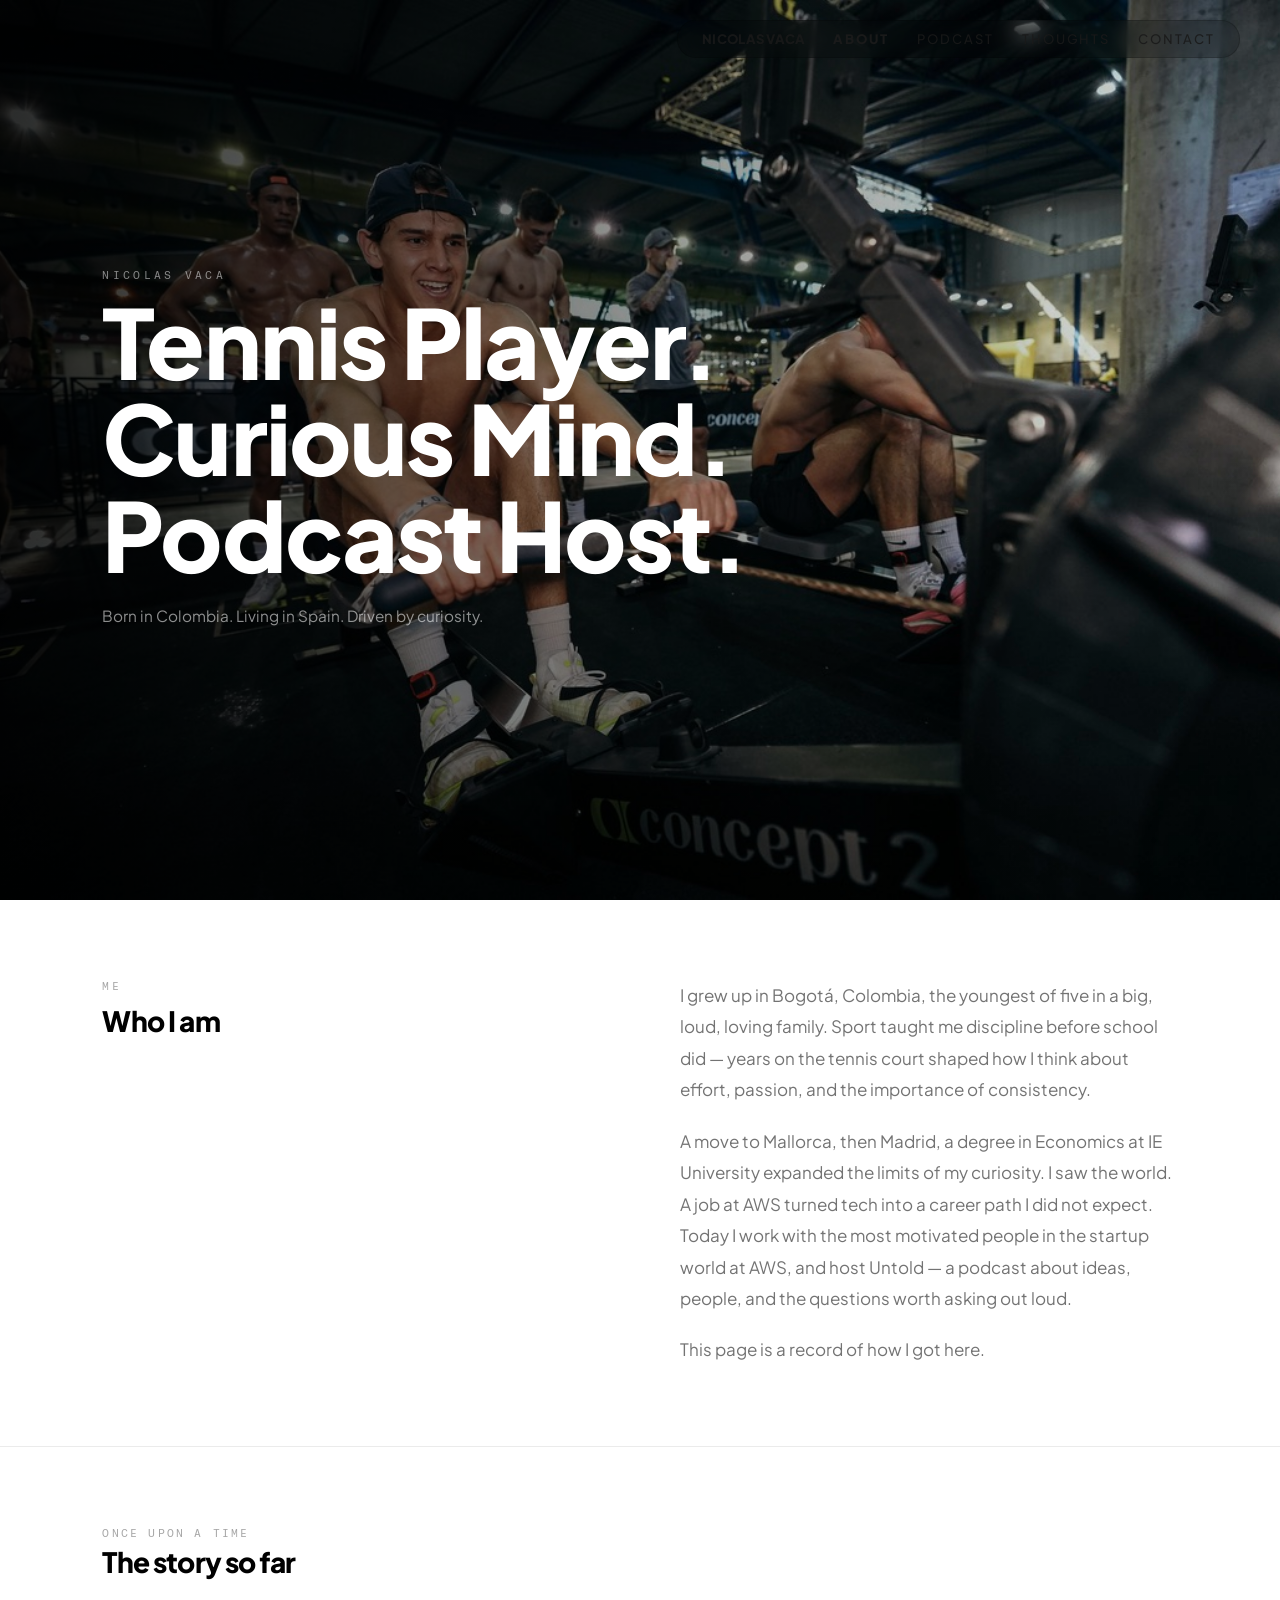
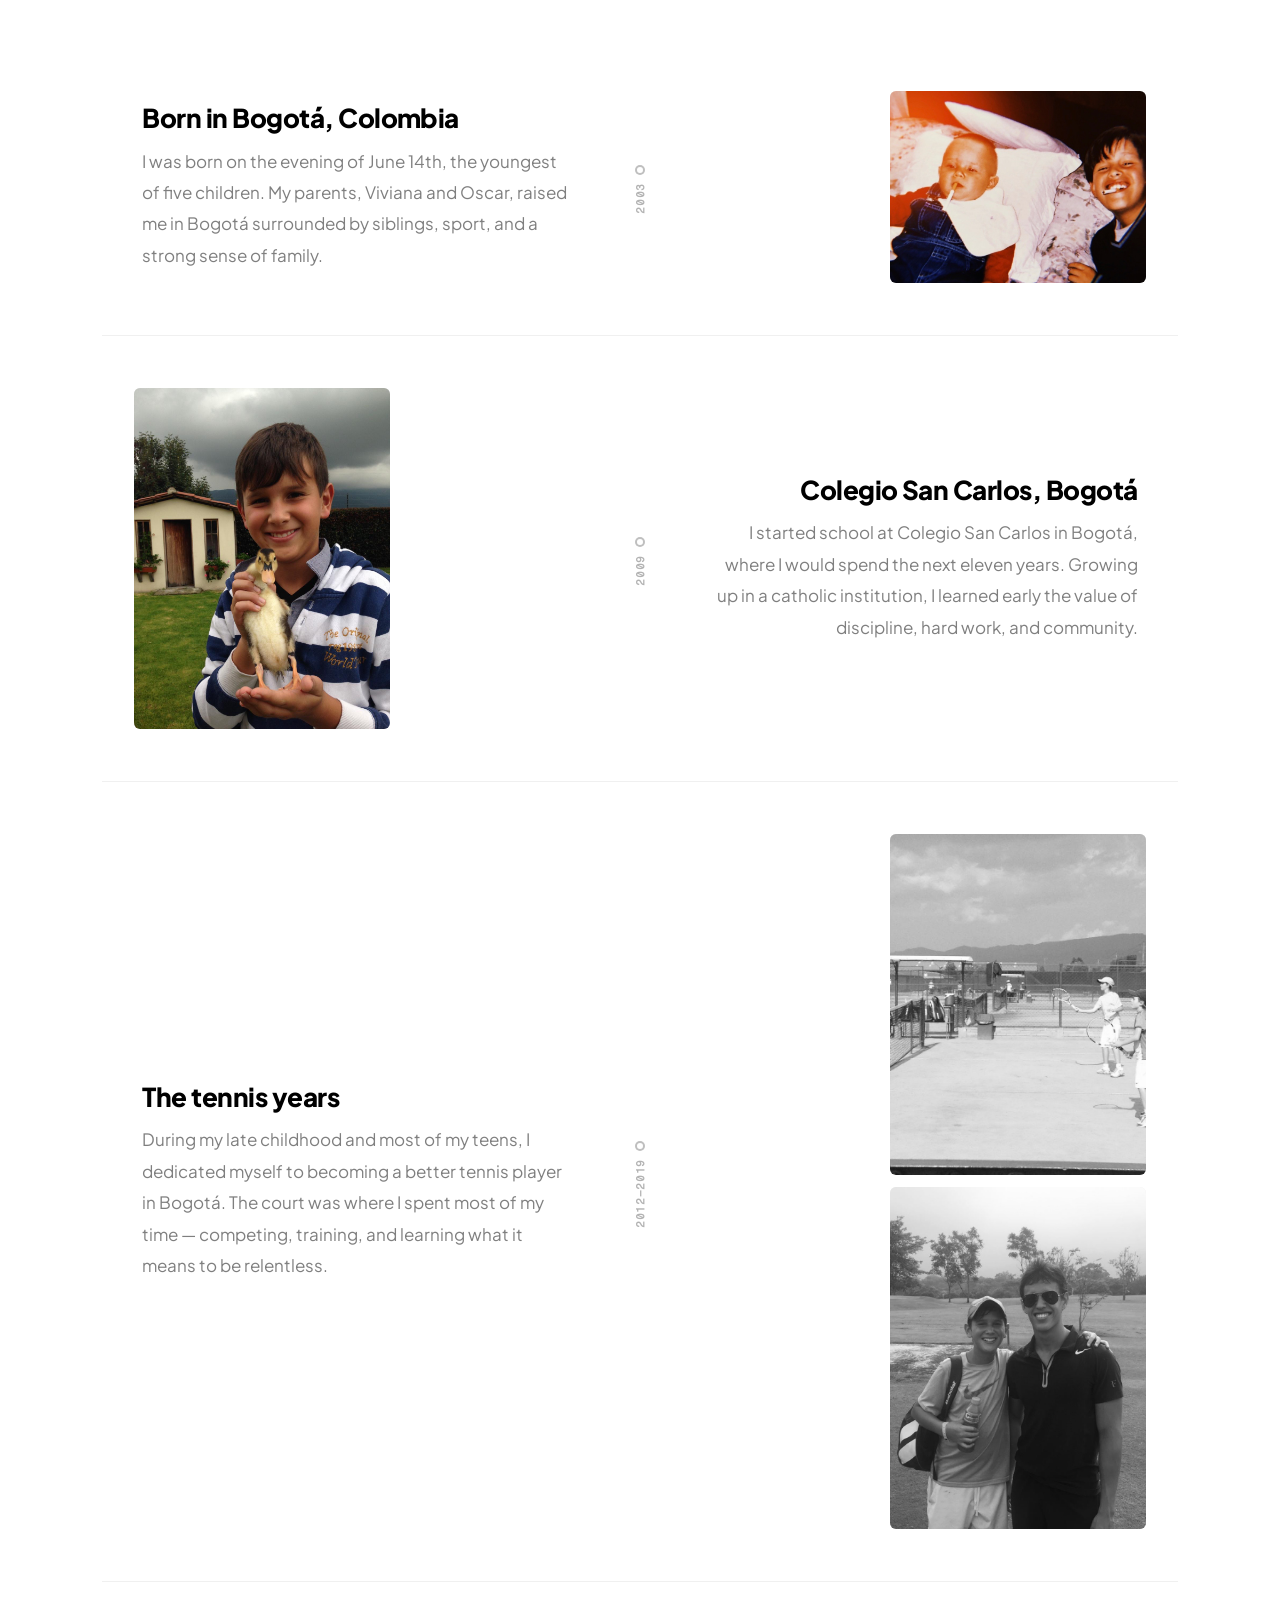
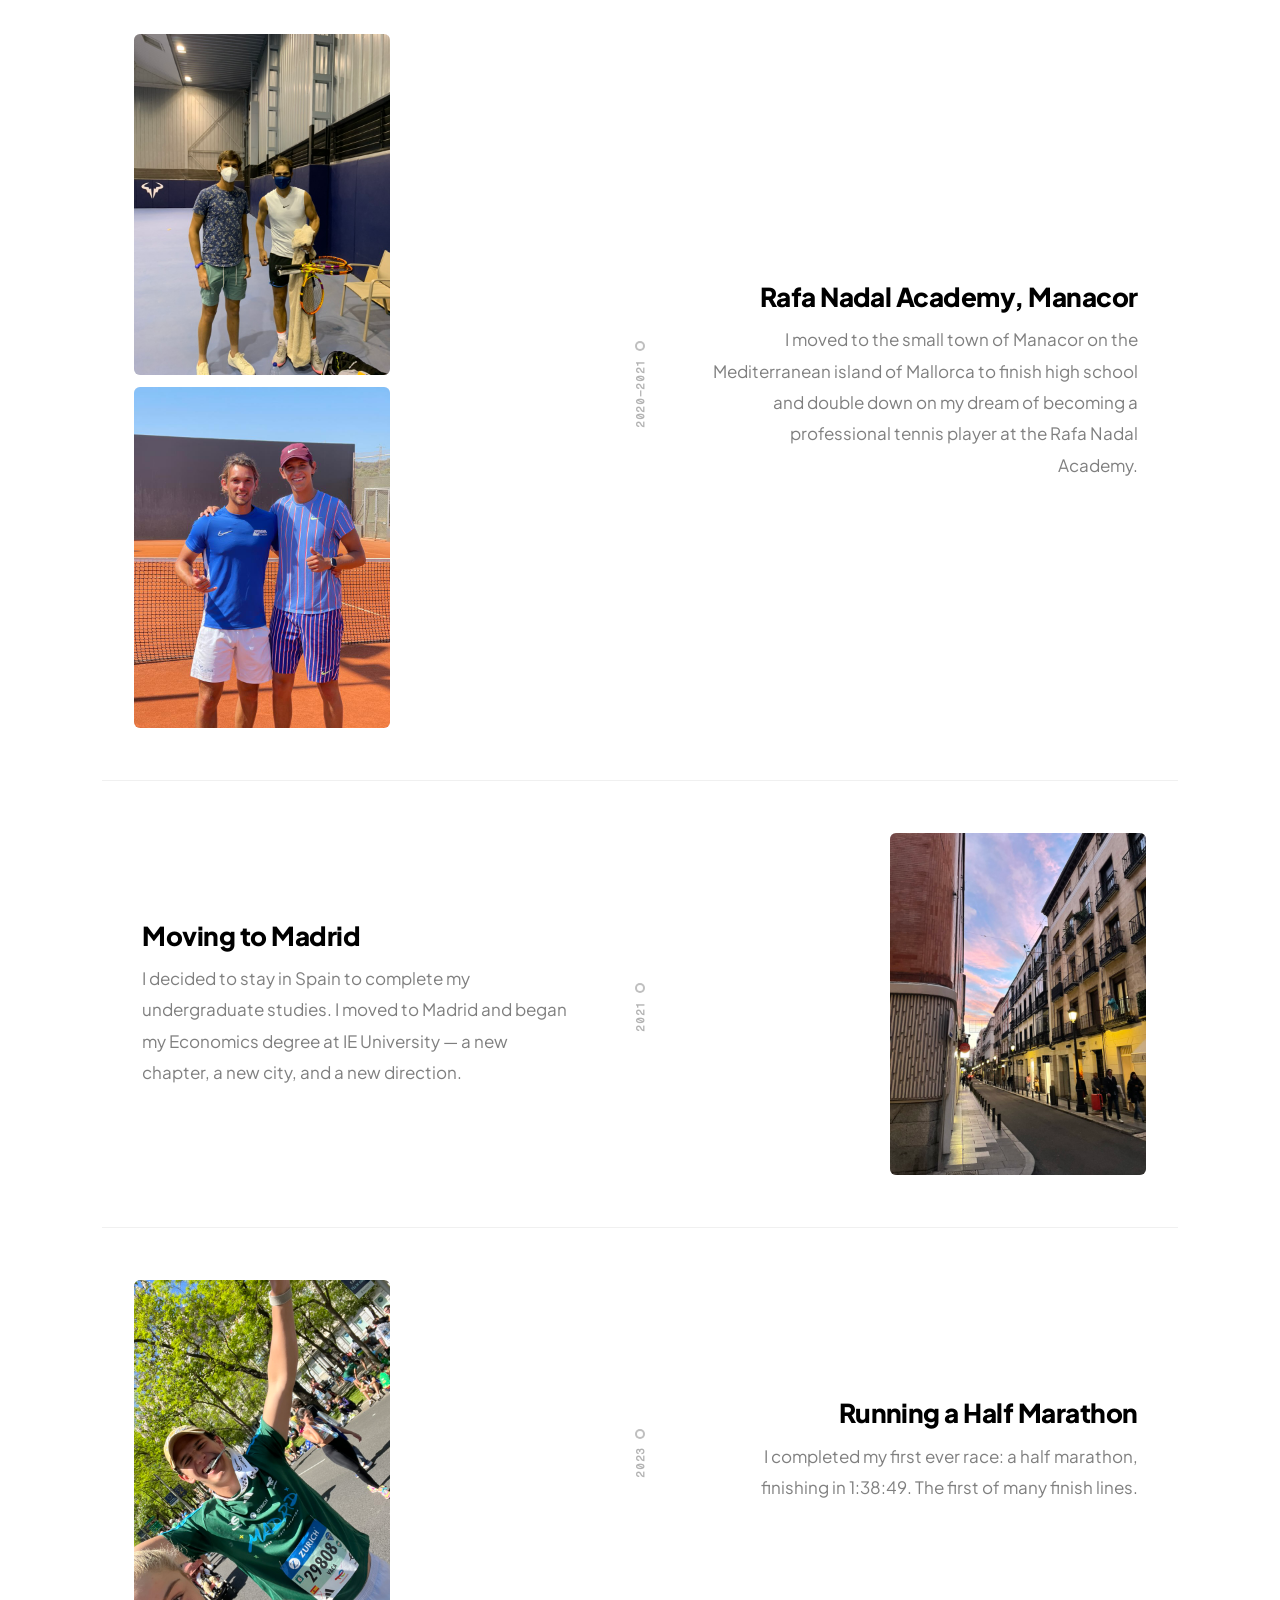
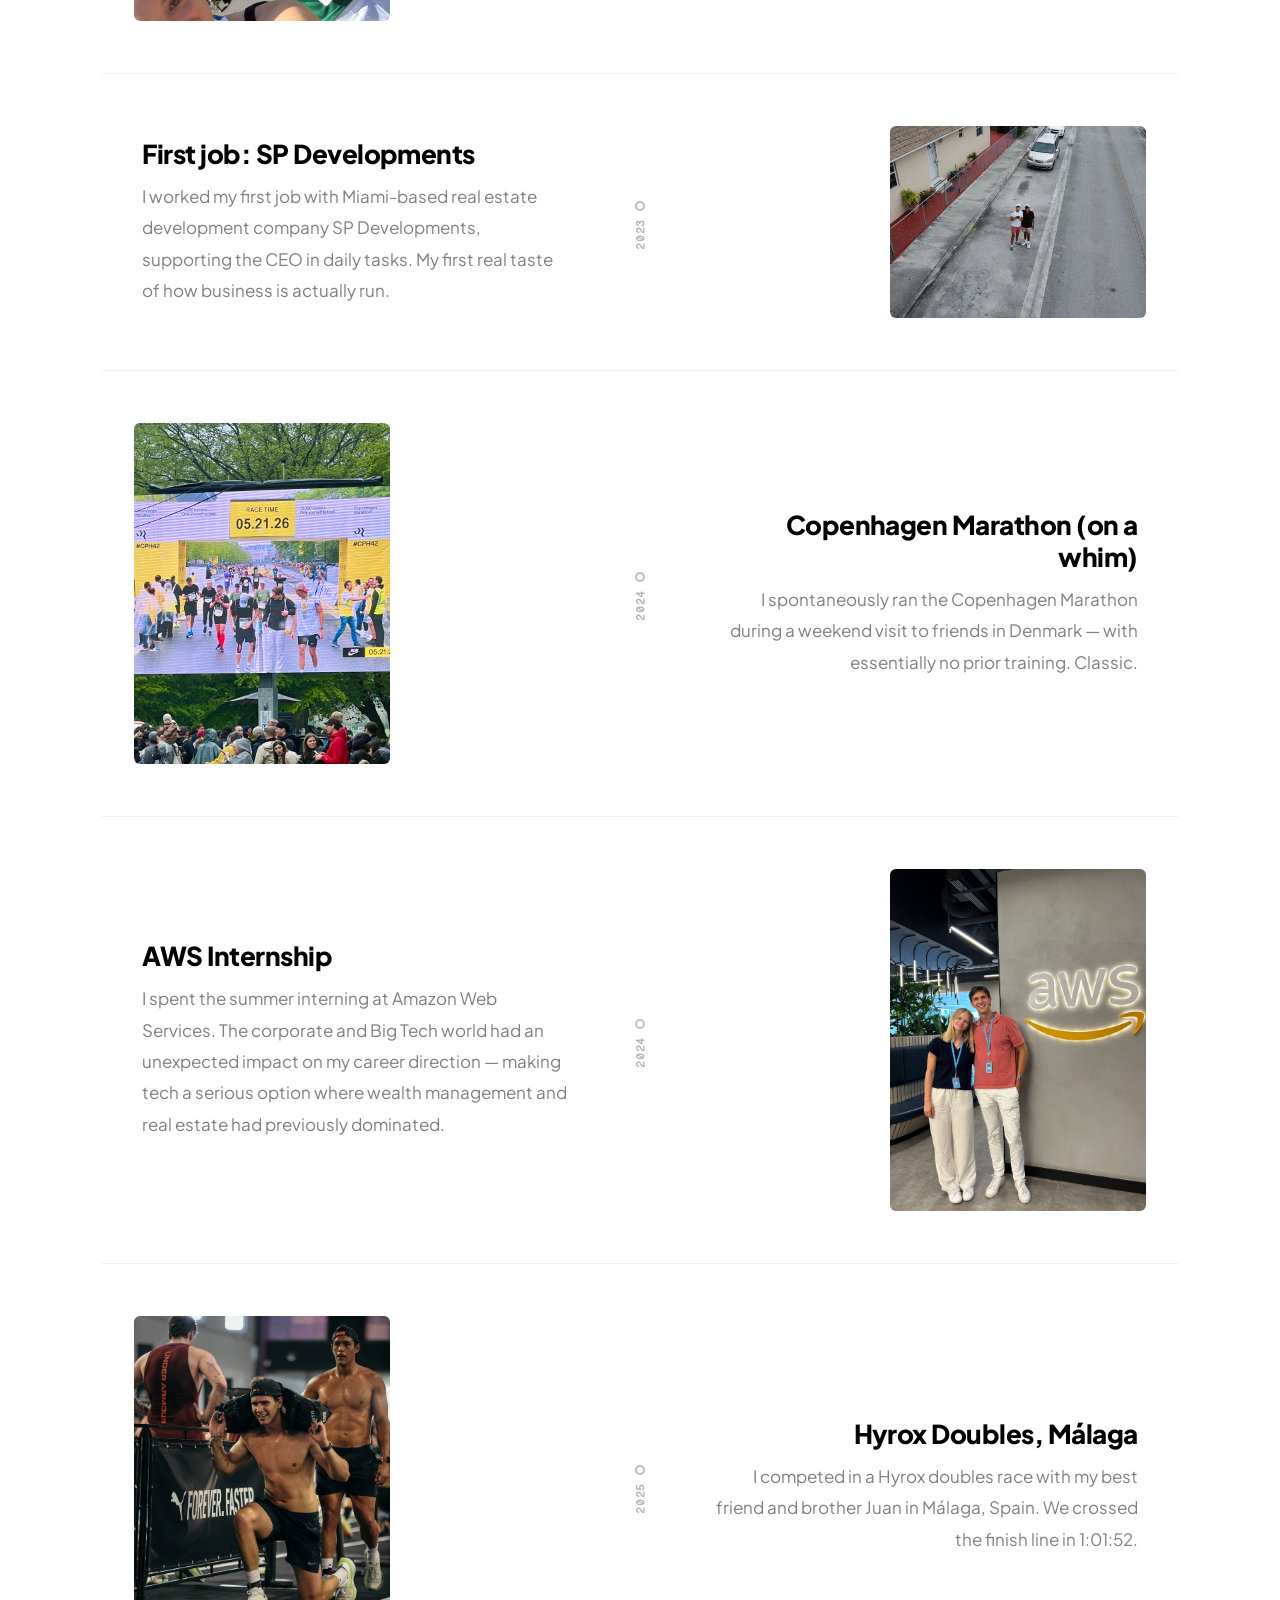
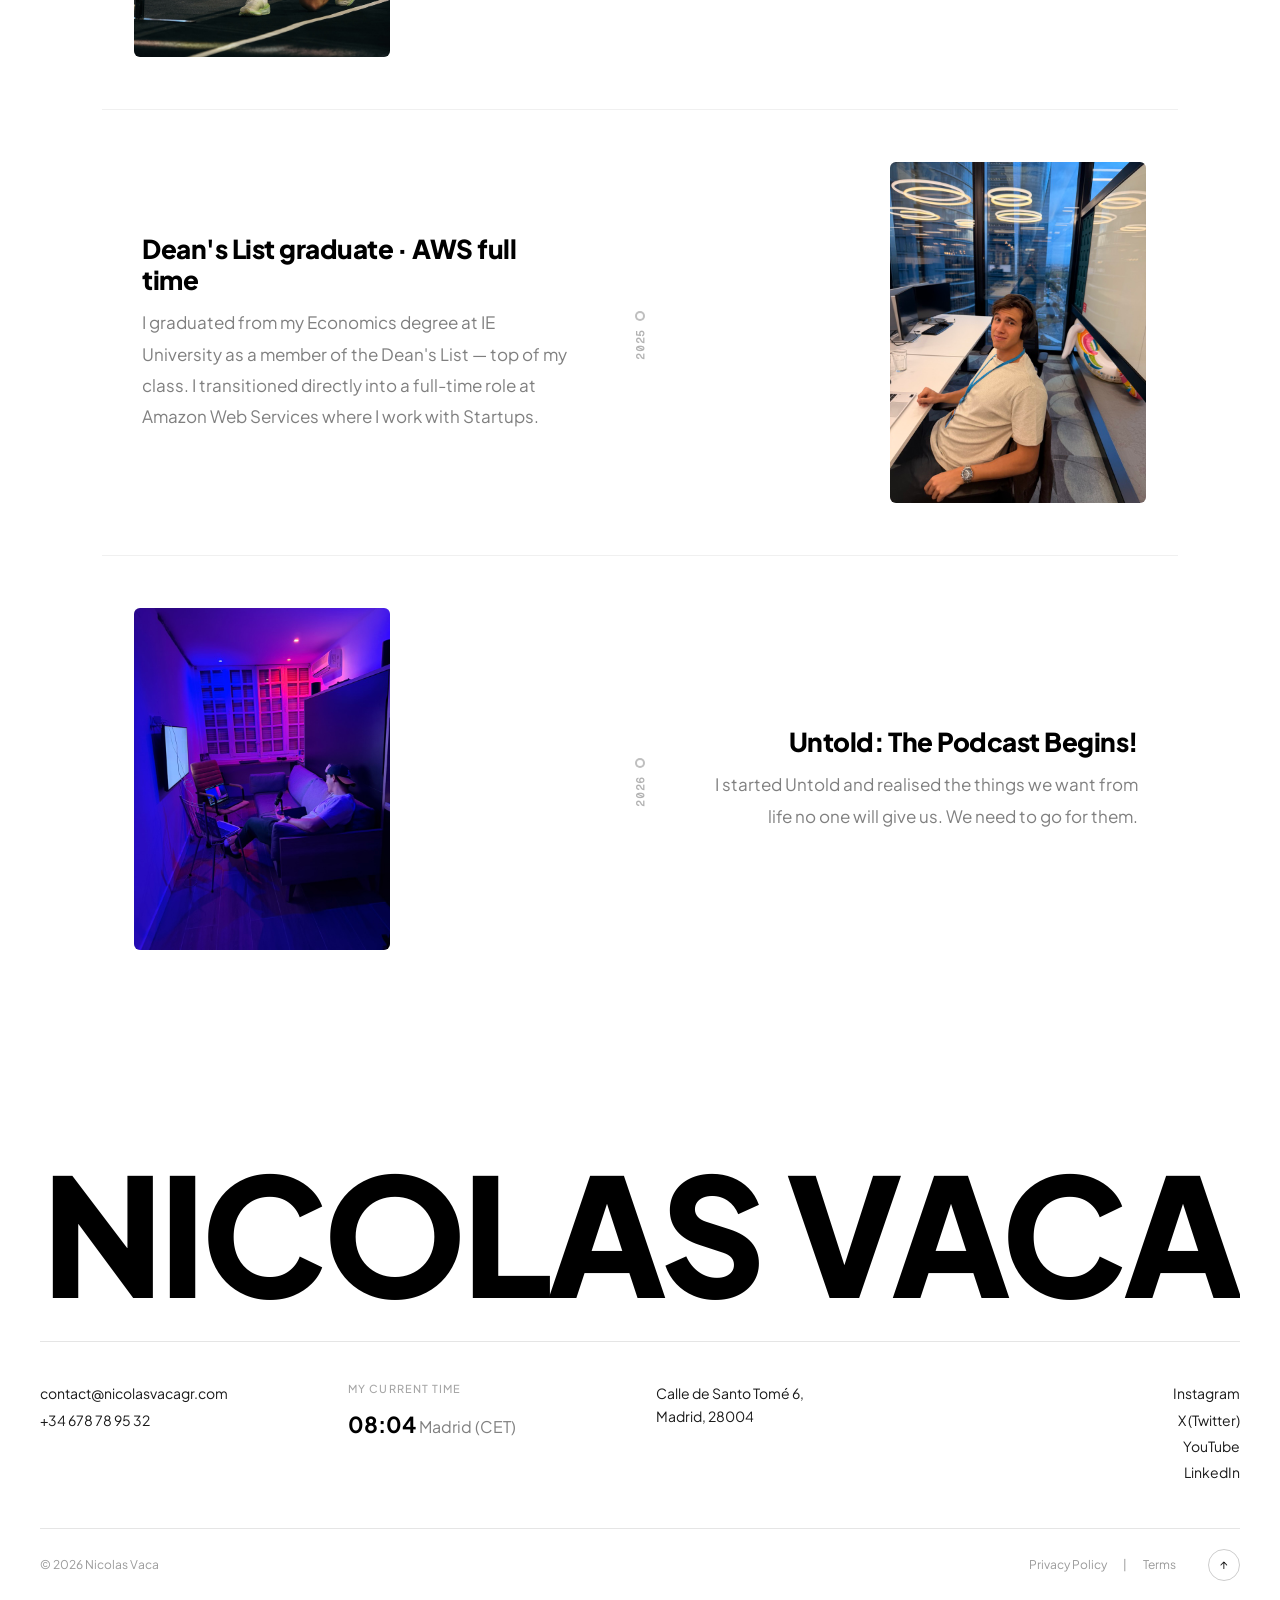
==== commit f4aa6c73: "99%" ====
--- a/about.html
+++ b/about.html
@@ -255,7 +255,7 @@
       <!-- 2021 — ODD -->
       <div class="tl-entry odd">
         <div class="tl-text">
-          <div class="tl-title">Economics degree, IE University — Madrid</div>
+          <div class="tl-title">Moving to Madrid</div>
           <div class="tl-desc">I decided to stay in Spain to complete my undergraduate studies. I moved to Madrid and began my Economics degree at IE University — a new chapter, a new city, and a new direction.</div>
         </div>
         <div class="tl-spine"><div class="tl-dot"></div><div class="tl-year">2021</div></div>
@@ -265,7 +265,7 @@
       <!-- 2023 half marathon — EVEN -->
       <div class="tl-entry even">
         <div class="tl-text">
-          <div class="tl-title">First race — Half Marathon</div>
+          <div class="tl-title">Running a Half Marathon</div>
           <div class="tl-desc">I completed my first ever race: a half marathon, finishing in 1:38:49. The first of many finish lines.</div>
         </div>
         <div class="tl-spine"><div class="tl-dot"></div><div class="tl-year">2023</div></div>
@@ -275,7 +275,7 @@
       <!-- 2023 SP Developments — ODD -->
       <div class="tl-entry odd">
         <div class="tl-text">
-          <div class="tl-title">First job — SP Developments, Miami</div>
+          <div class="tl-title">First job: SP Developments</div>
           <div class="tl-desc">I worked my first job with Miami-based real estate development company SP Developments, supporting the CEO in daily tasks. My first real taste of how business is actually run.</div>
         </div>
         <div class="tl-spine"><div class="tl-dot"></div><div class="tl-year">2023</div></div>
@@ -285,7 +285,7 @@
       <!-- 2024 Copenhagen — EVEN -->
       <div class="tl-entry even">
         <div class="tl-text">
-          <div class="tl-title">Copenhagen Marathon — on a whim</div>
+          <div class="tl-title">Copenhagen Marathon (on a whim)</div>
           <div class="tl-desc">I spontaneously ran the Copenhagen Marathon during a weekend visit to friends in Denmark — with essentially no prior training. Classic.</div>
         </div>
         <div class="tl-spine"><div class="tl-dot"></div><div class="tl-year">2024</div></div>
@@ -316,7 +316,7 @@
       <div class="tl-entry odd">
         <div class="tl-text">
           <div class="tl-title">Dean's List graduate · AWS full time</div>
-          <div class="tl-desc">I graduated from my Economics degree as part of the Dean's List — the top of my class. I transitioned directly into a full-time role at Amazon Web Services.</div>
+          <div class="tl-desc">I graduated from my Economics degree at IE University as a member of the Dean's List — top of my class. I transitioned directly into a full-time role at Amazon Web Services where I work with Startups.</div>
         </div>
         <div class="tl-spine"><div class="tl-dot"></div><div class="tl-year">2025</div></div>
         <div class="tl-image-wrap"><div class="tl-image"><img src="images/2025-2" alt="Graduation"></div></div>
@@ -325,7 +325,7 @@
       <!-- 2026 Untold — EVEN -->
       <div class="tl-entry even">
         <div class="tl-text">
-          <div class="tl-title">Untold — the podcast begins</div>
+          <div class="tl-title">Untold: The Podcast Begins!</div>
           <div class="tl-desc">I started Untold and realised the things we want from life no one will give us. We need to go for them.</div>
         </div>
         <div class="tl-spine"><div class="tl-dot"></div><div class="tl-year">2026</div></div>
--- a/shared.css
+++ b/shared.css
@@ -107,3 +107,65 @@
   .fc-right { text-align: left; }
   .fc-right .footer-col-value a { justify-content: flex-start; }
 }
+
+/* ─── MOBILE NAV (≤ 700px) ─── */
+#nav-burger {
+  display: none;
+  position: absolute; top: 10px; right: 20px;
+  width: 40px; height: 40px;
+  border-radius: 50%;
+  background: rgba(0,0,0,0.15);
+  backdrop-filter: blur(12px); -webkit-backdrop-filter: blur(12px);
+  border: 1px solid rgba(0,0,0,0.18);
+  flex-direction: column; align-items: center; justify-content: center; gap: 5px;
+  pointer-events: auto; cursor: pointer; z-index: 1001;
+}
+#nav-burger span {
+  display: block; width: 16px; height: 1.5px;
+  background: #fff; border-radius: 2px;
+}
+#nav.light #nav-burger { background: rgba(0,0,0,0.07); border-color: rgba(0,0,0,0.14); }
+#nav.light #nav-burger span { background: #1a1a1a; }
+
+#nav-mobile-overlay {
+  display: none;
+  position: fixed; inset: 0; z-index: 9999;
+  background: #000;
+  flex-direction: column; align-items: center; justify-content: center; gap: 36px;
+  opacity: 0; pointer-events: none;
+  transition: opacity 300ms ease;
+}
+#nav-mobile-overlay.open {
+  opacity: 1; pointer-events: auto;
+}
+#nav-mobile-overlay a {
+  font-size: 32px; font-weight: 900; letter-spacing: 0.1em;
+  text-transform: uppercase; color: #fff; text-decoration: none;
+  transition: opacity 180ms;
+}
+#nav-mobile-overlay a:hover { opacity: 0.5; }
+#nav-mobile-close {
+  position: absolute; top: 24px; right: 24px;
+  font-size: 20px; color: rgba(255,255,255,0.6);
+  background: none; border: none; cursor: pointer;
+  transition: color 180ms;
+}
+#nav-mobile-close:hover { color: #fff; }
+
+@media (max-width: 700px) {
+  #nav-compact { display: none !important; }
+  #nav-expanded { display: none !important; }
+  #nav-burger { display: flex; }
+  #nav-mobile-overlay { display: flex; }
+}
+
+/* ─── FOOTER NAME MOBILE ─── */
+@media (max-width: 600px) {
+  #footer-name {
+    font-size: 28px !important;
+    white-space: normal;
+    text-align: left;
+    line-height: 1.1;
+    margin-bottom: 24px;
+  }
+}
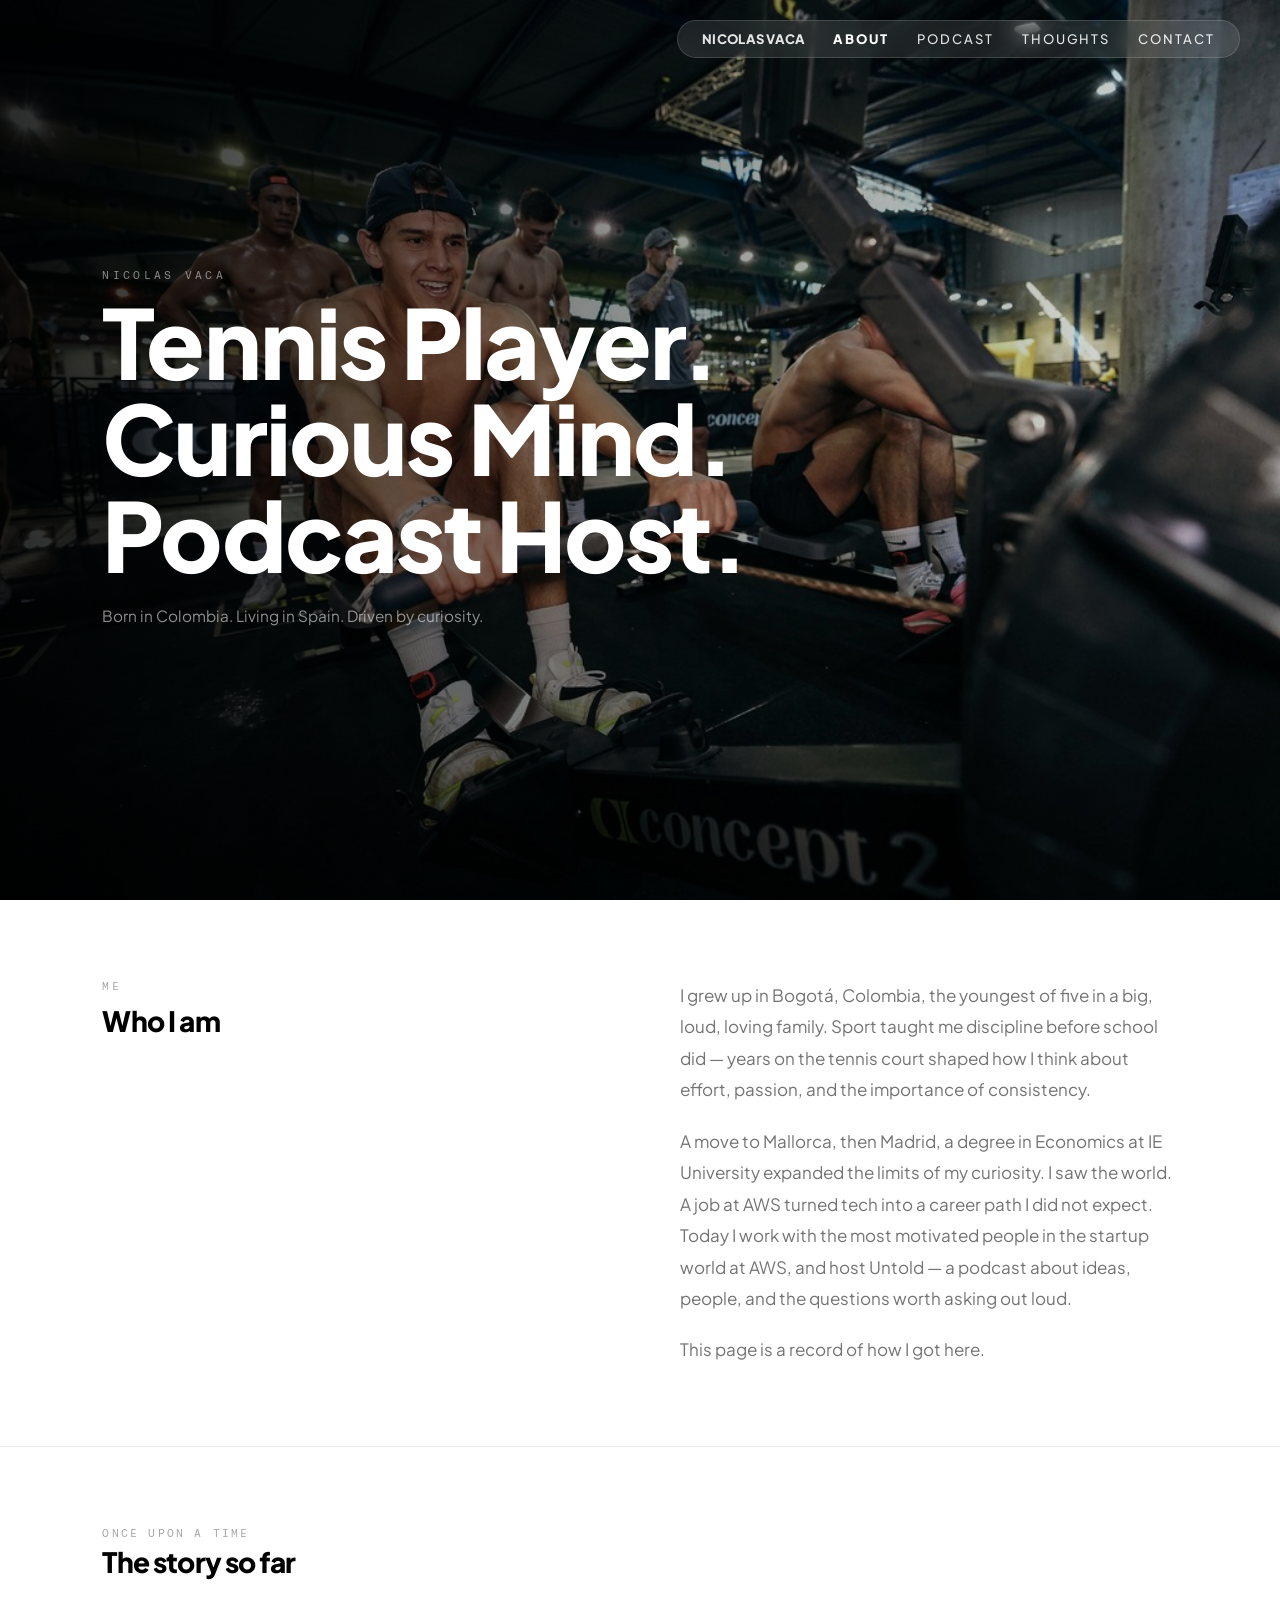
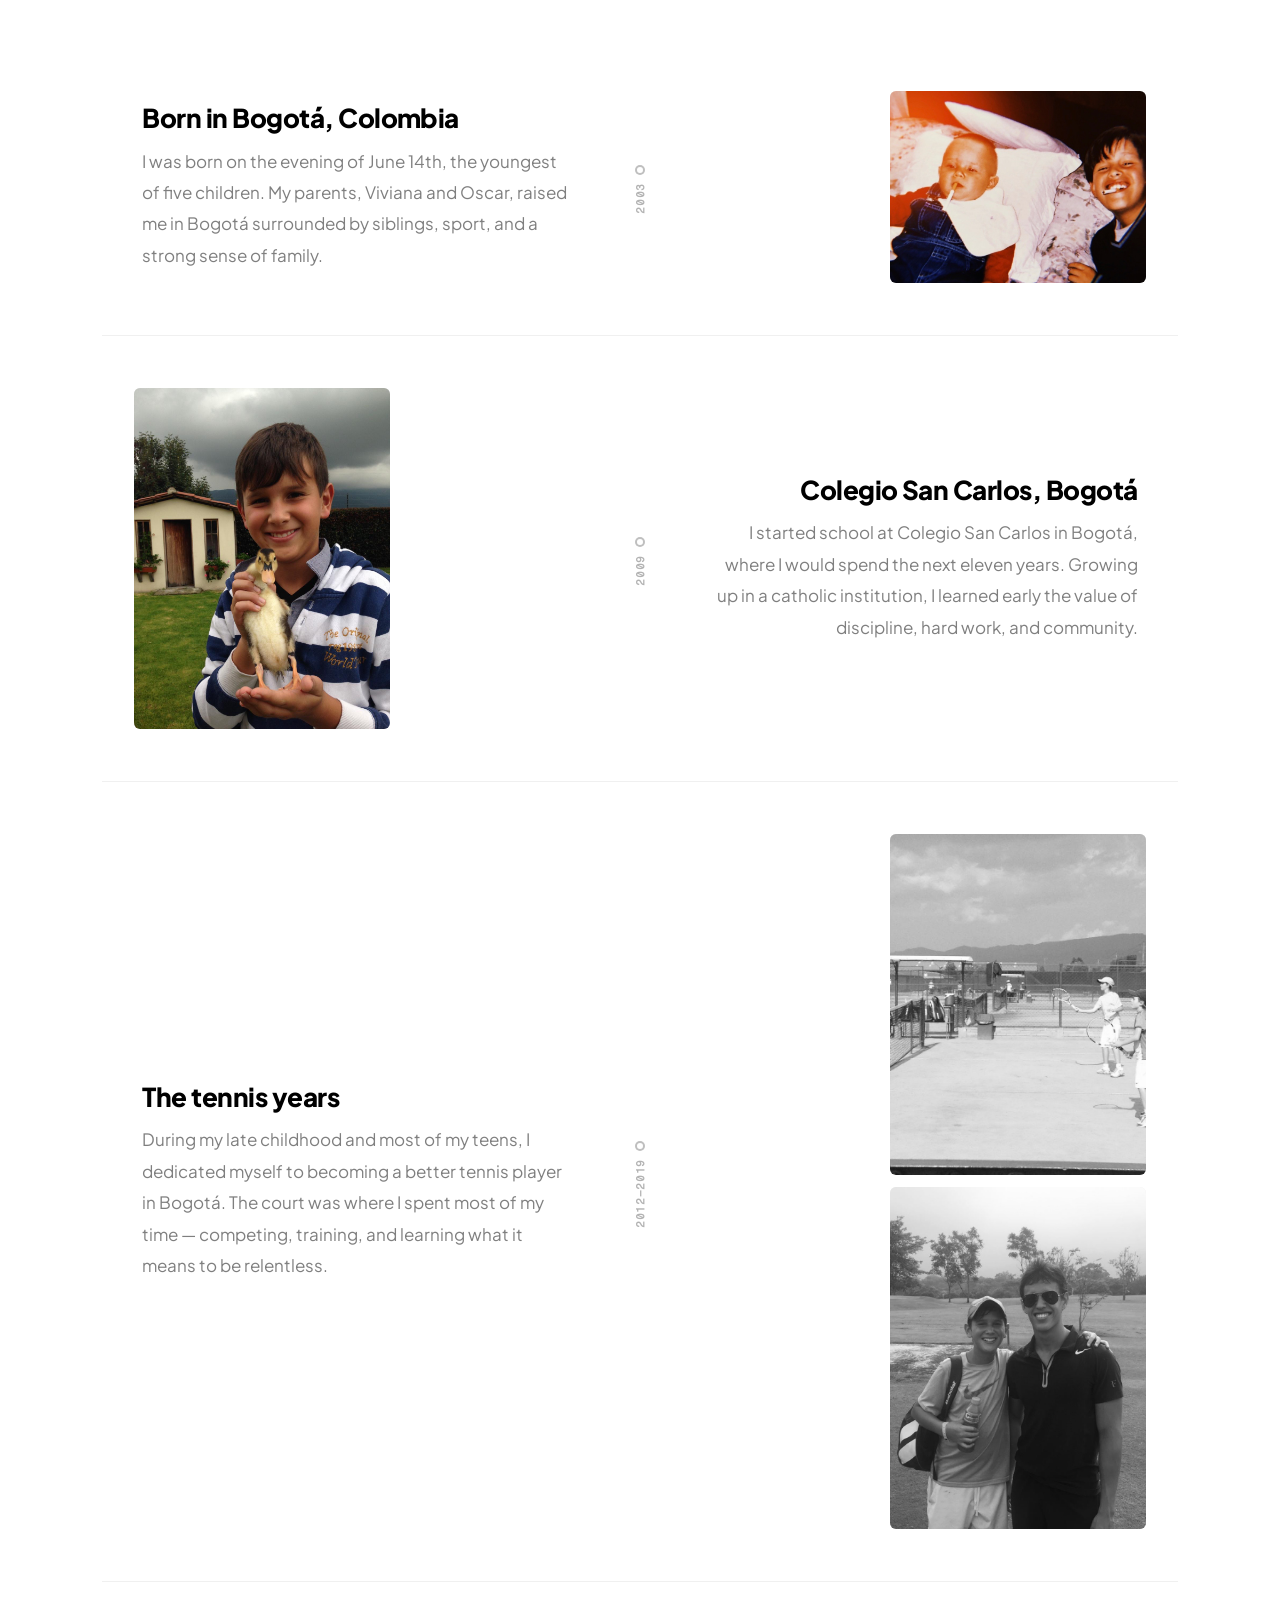
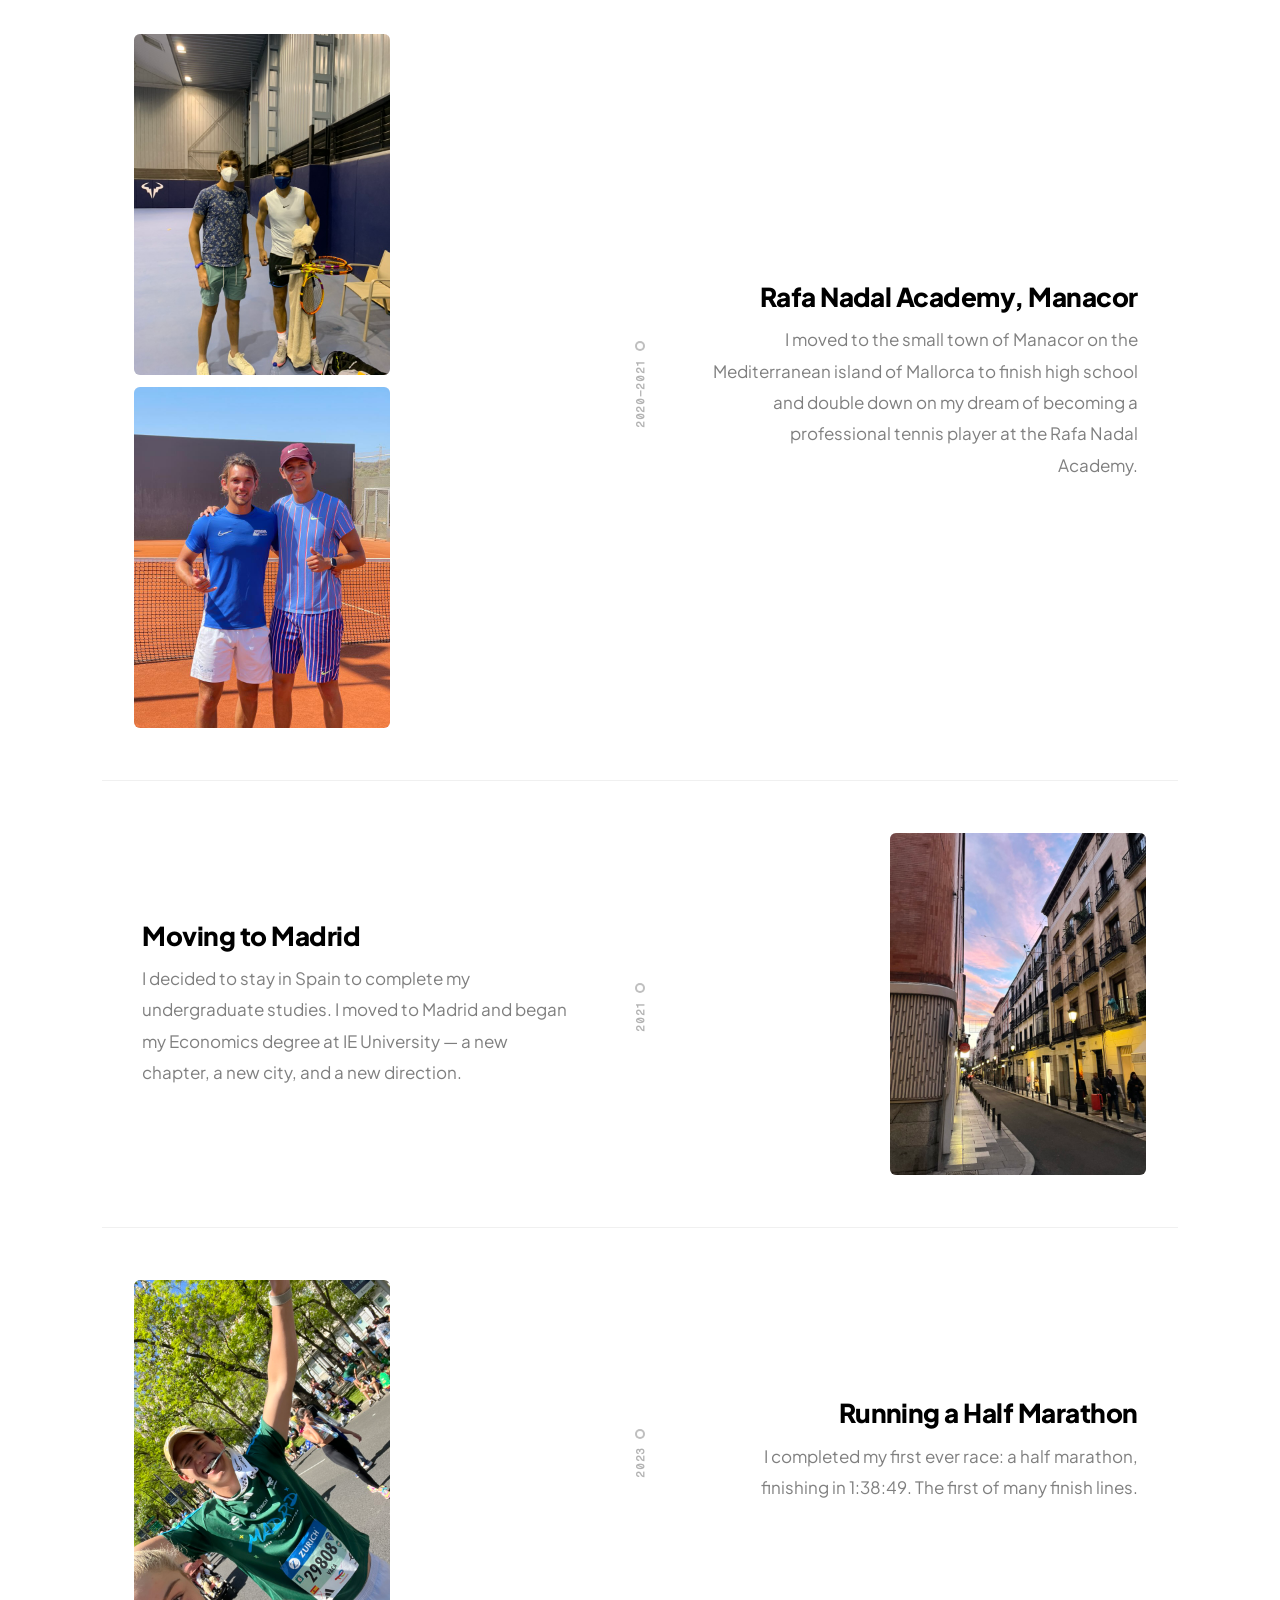
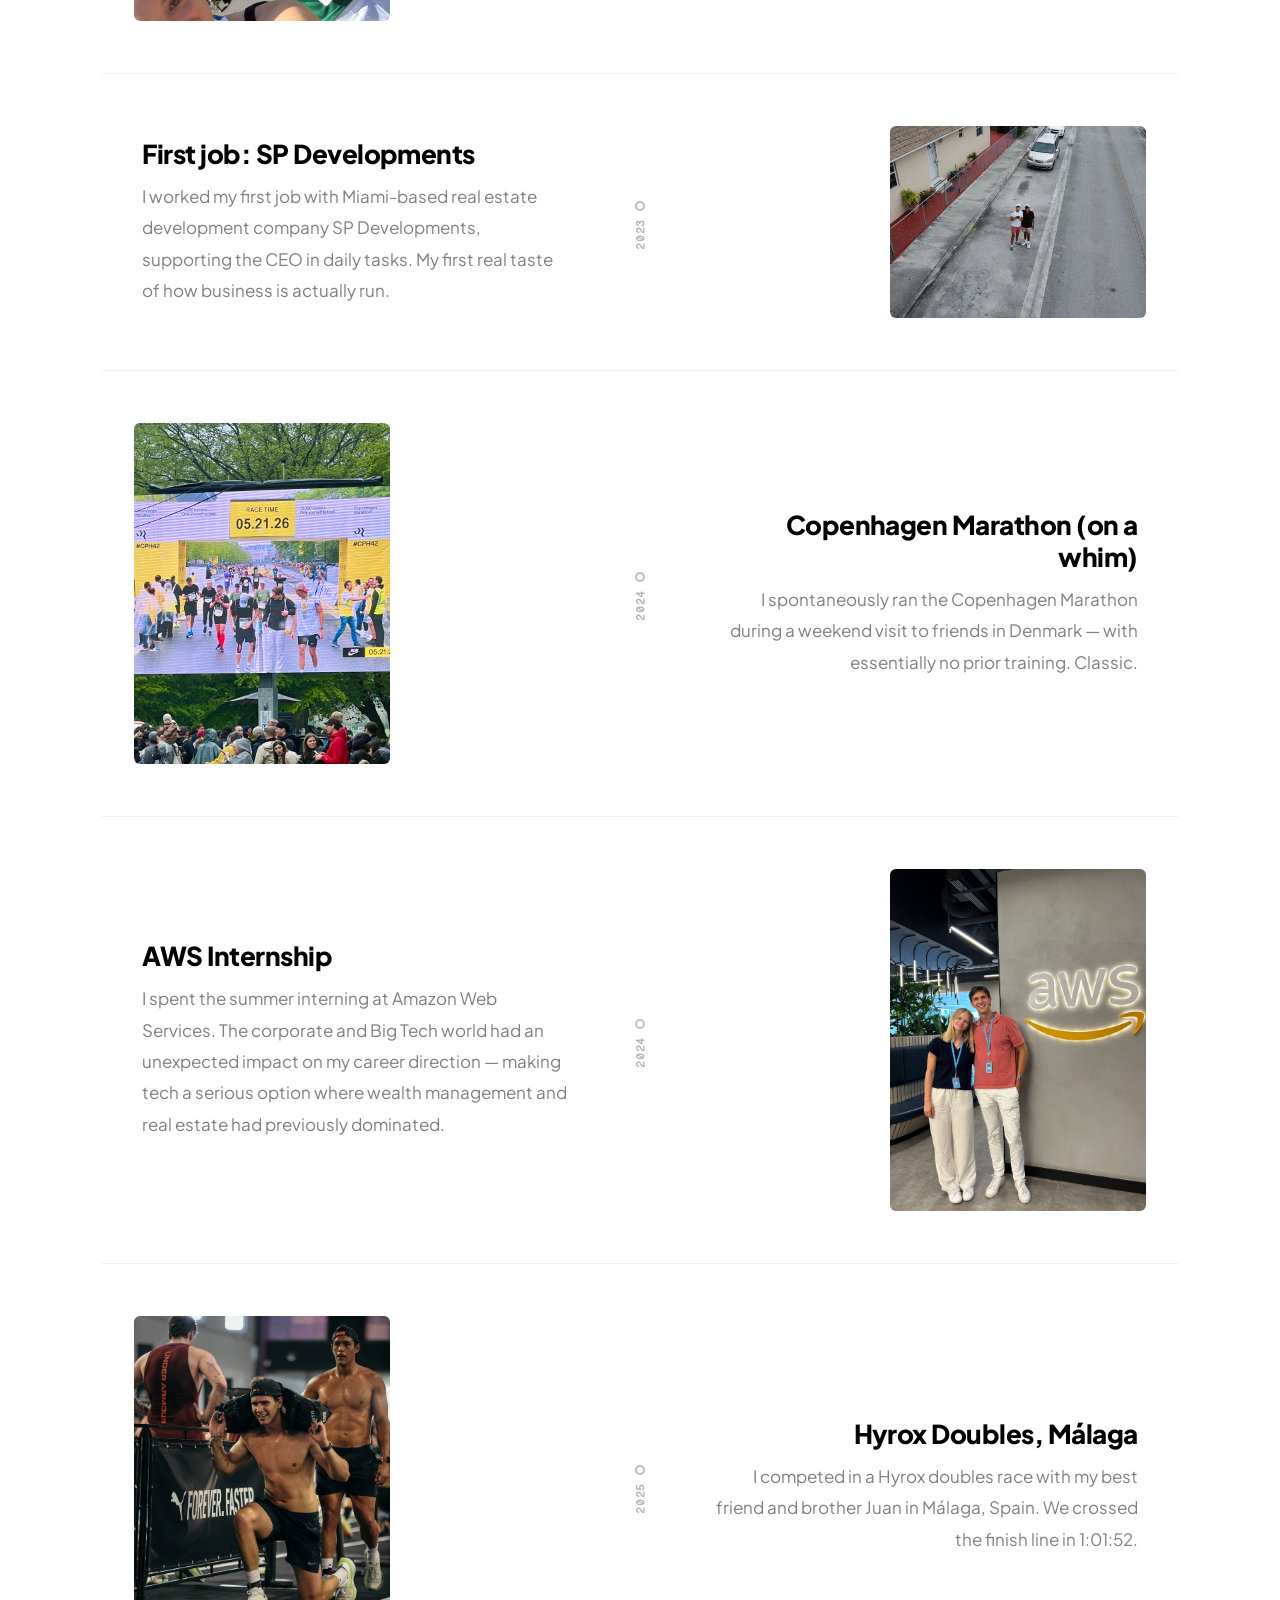
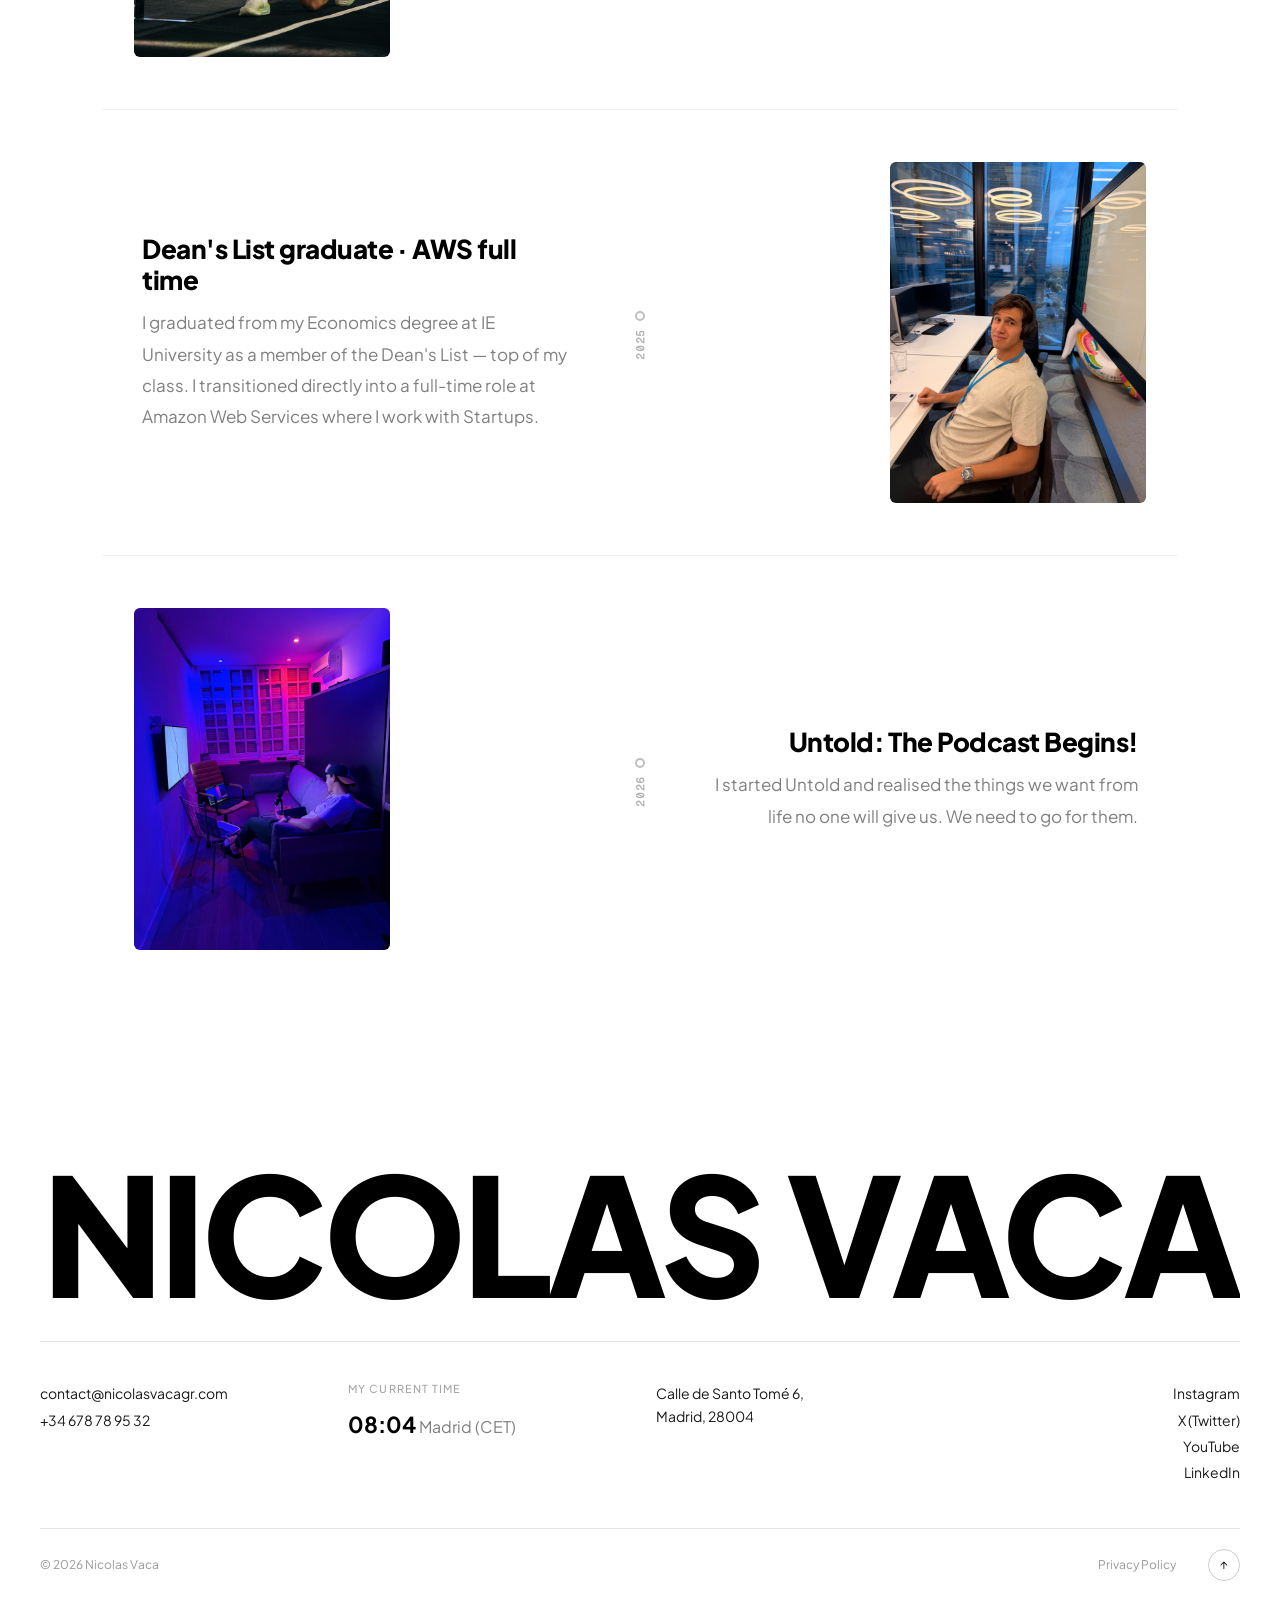
==== commit 0acb3bd4: "Add SEO meta description, OG tags, canonical URL" ====
--- a/about.html
+++ b/about.html
@@ -4,6 +4,7 @@
   <meta charset="UTF-8">
   <meta name="viewport" content="width=device-width, initial-scale=1.0">
   <title>About — Nicolas Vaca</title>
+    <meta name="description" content="About Nicolas Vaca — born in Bogotá, raised on tennis courts, Economics graduate of IE University, AWS startup ecosystem builder, and host of the Untold podcast.">  <meta property="og:title" content="About — Nicolas Vaca">  <meta property="og:description" content="The story of Nicolas Vaca: from Colombia to Madrid, tennis to startups, and the curiosity that drives everything.">  <link rel="canonical" href="https://www.nicolasvacagr.com/about.html">
   <link rel="stylesheet" href="shared.css">
   <style>
     body { background: #fff; color: #1a1a1a; }
